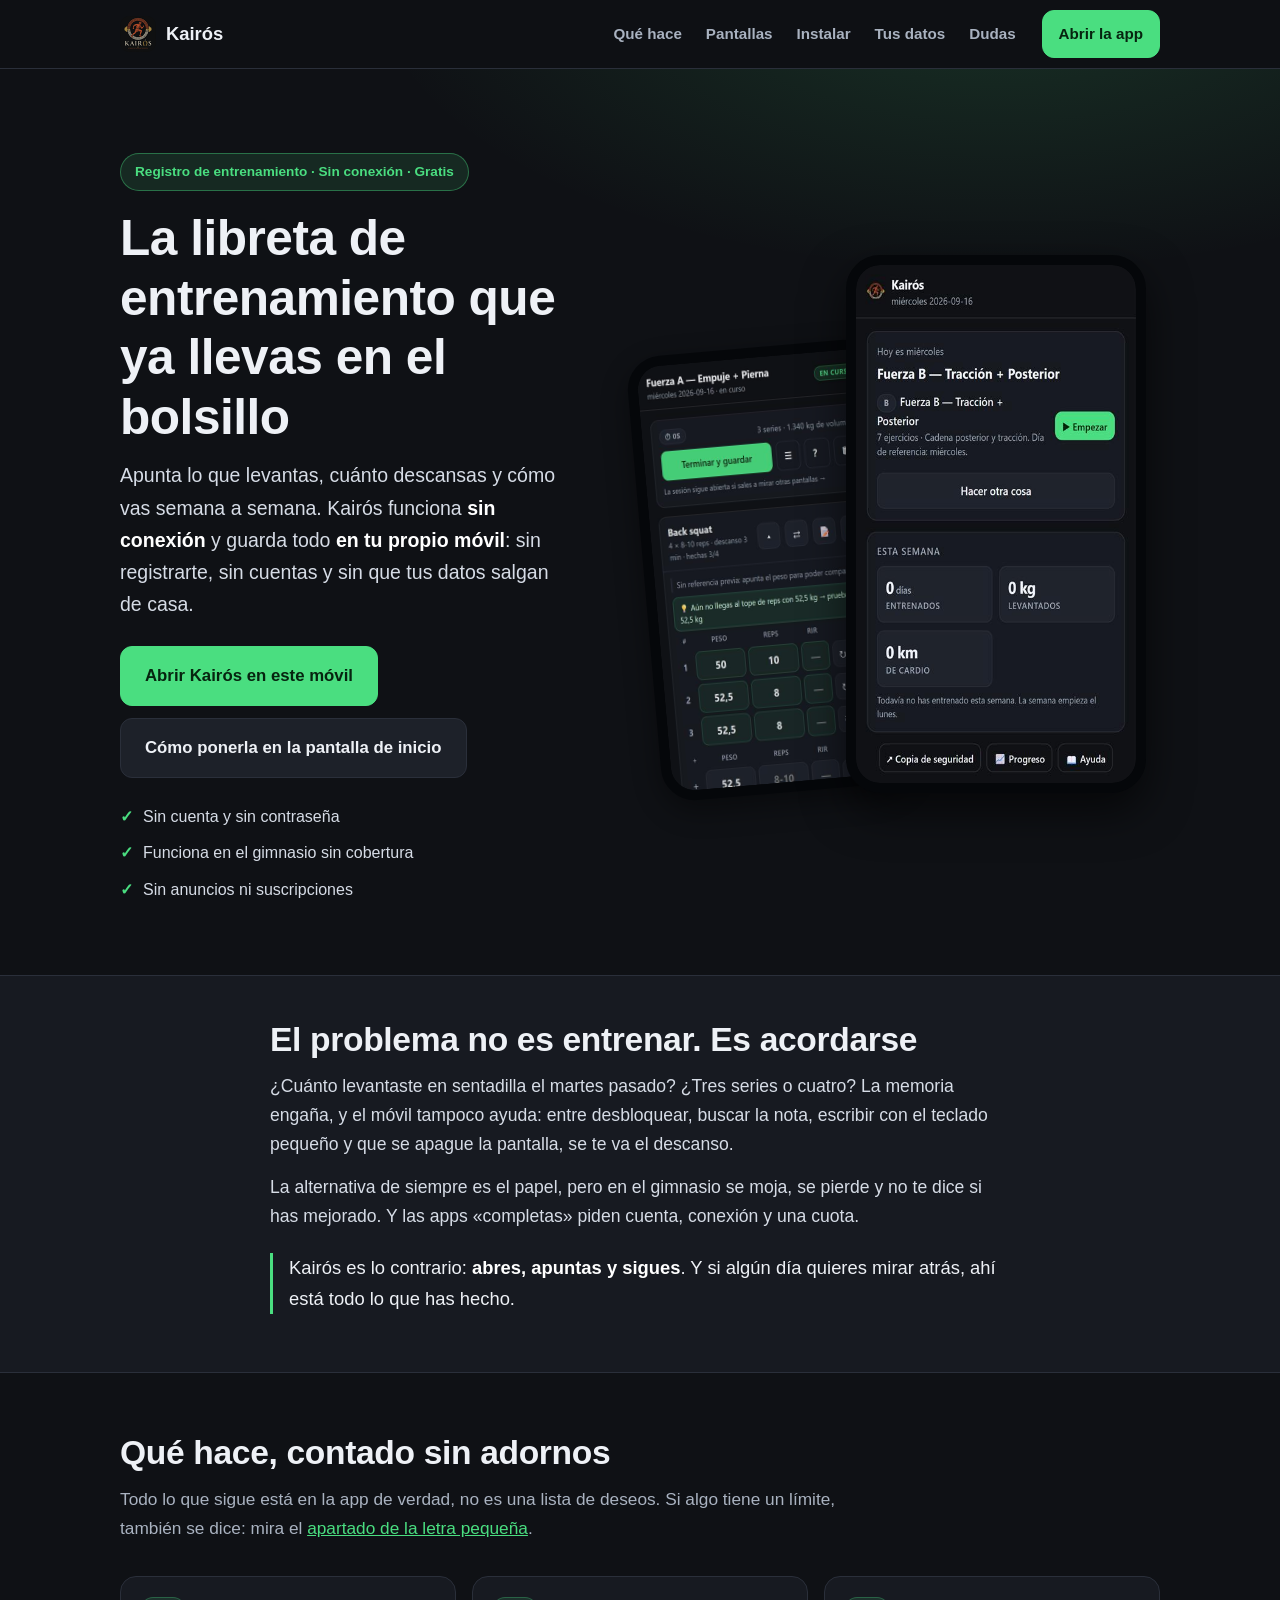
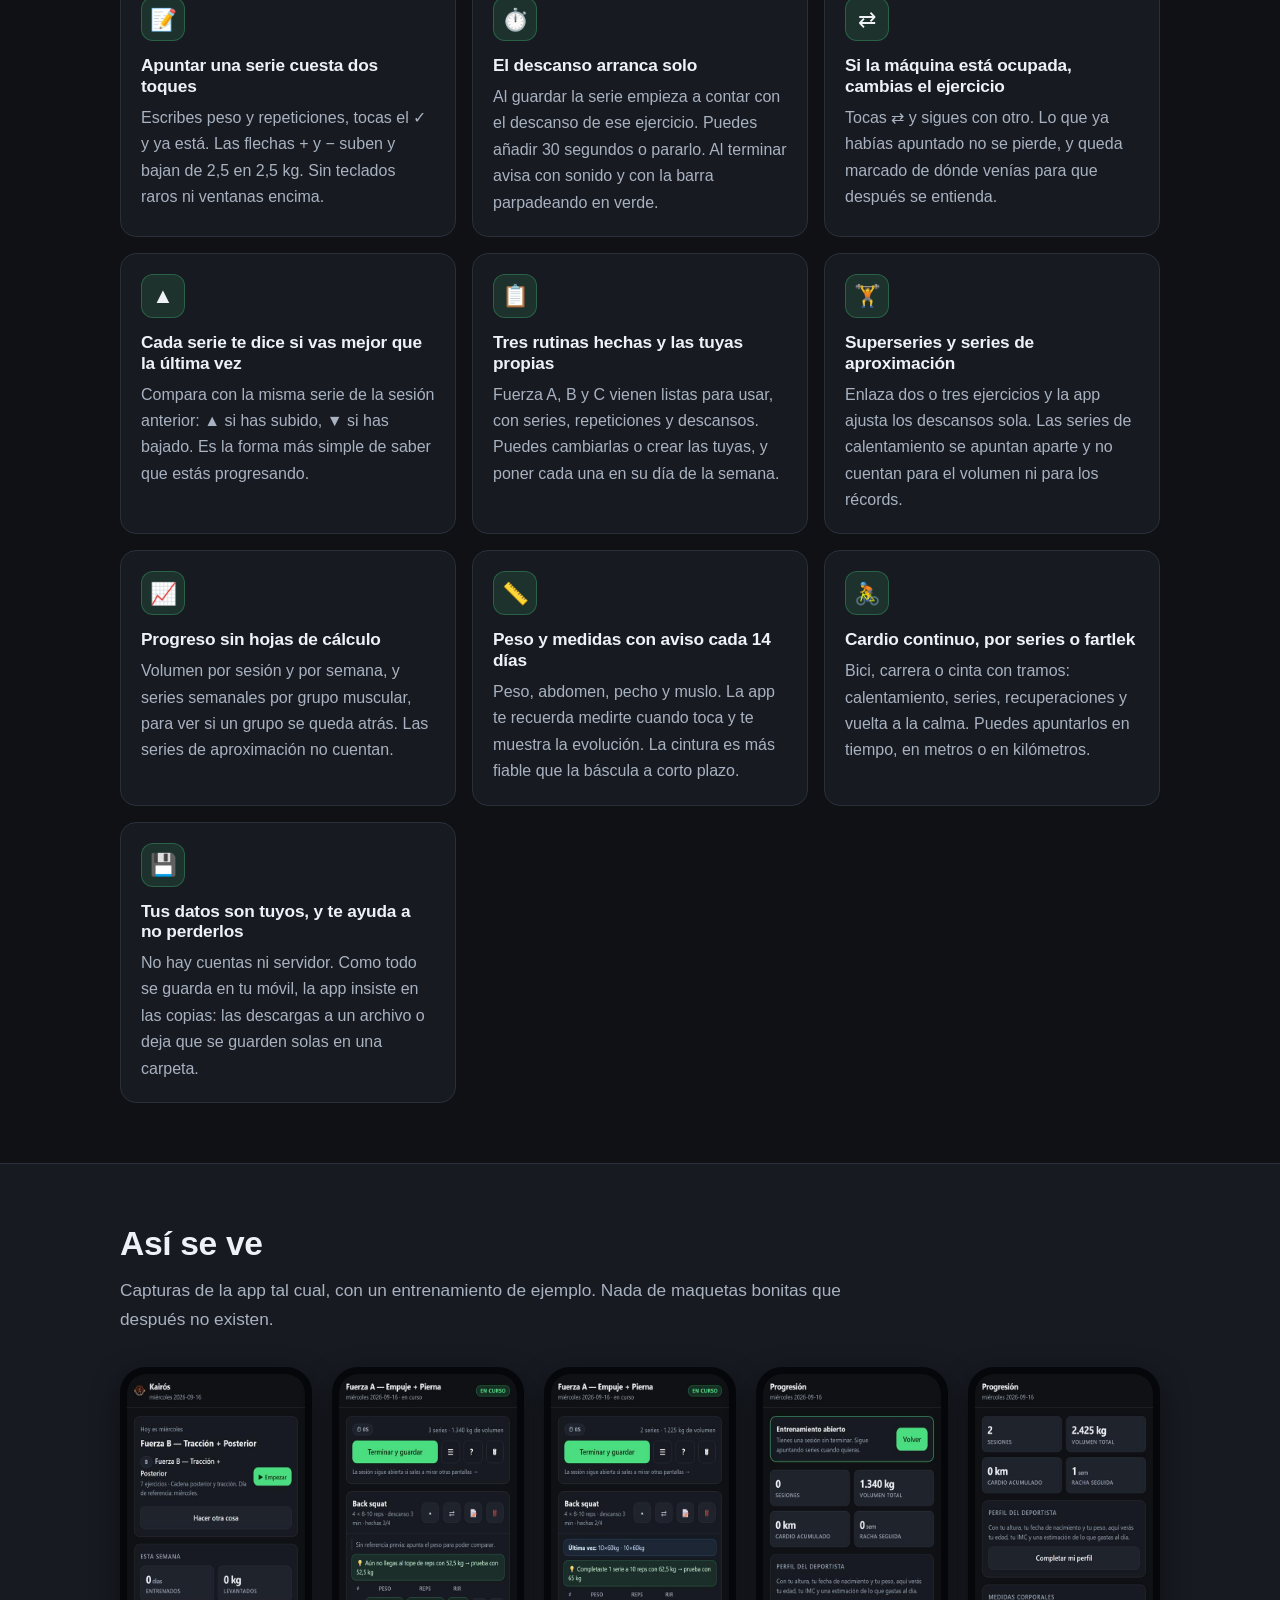
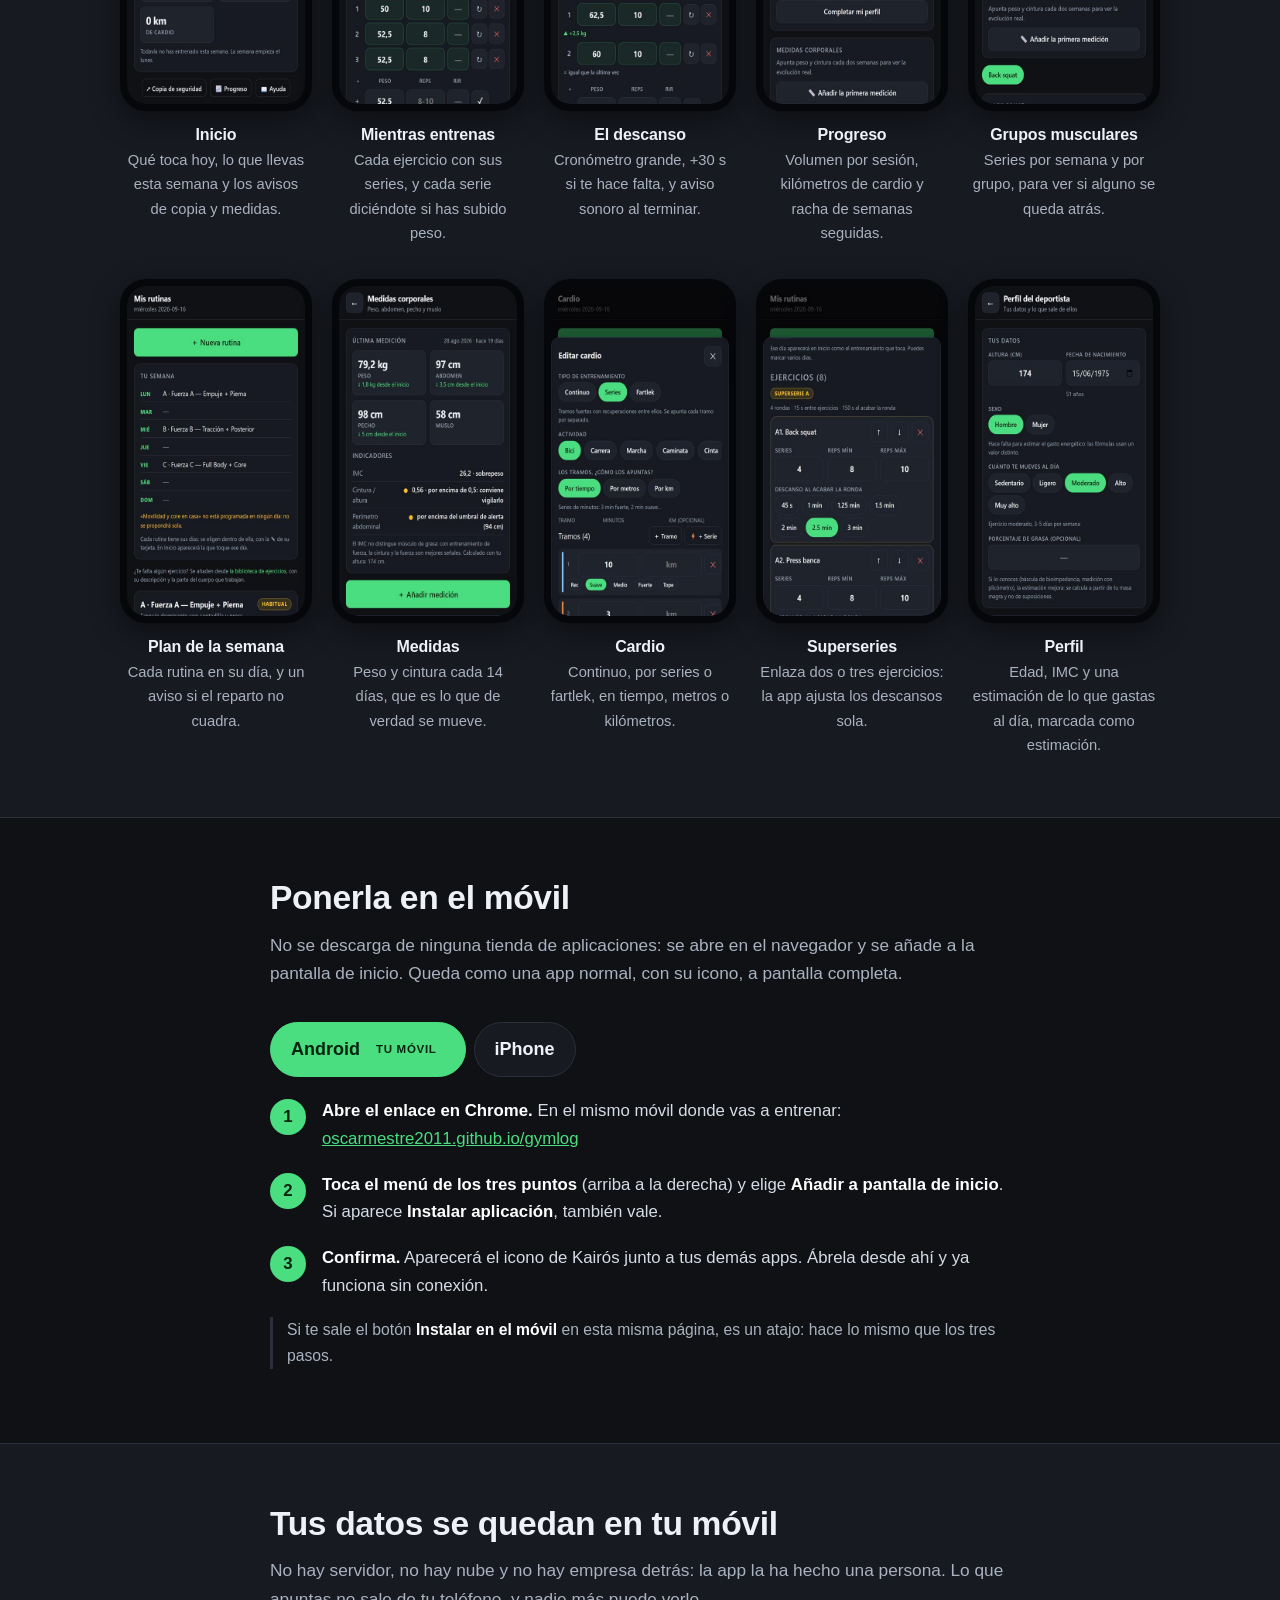
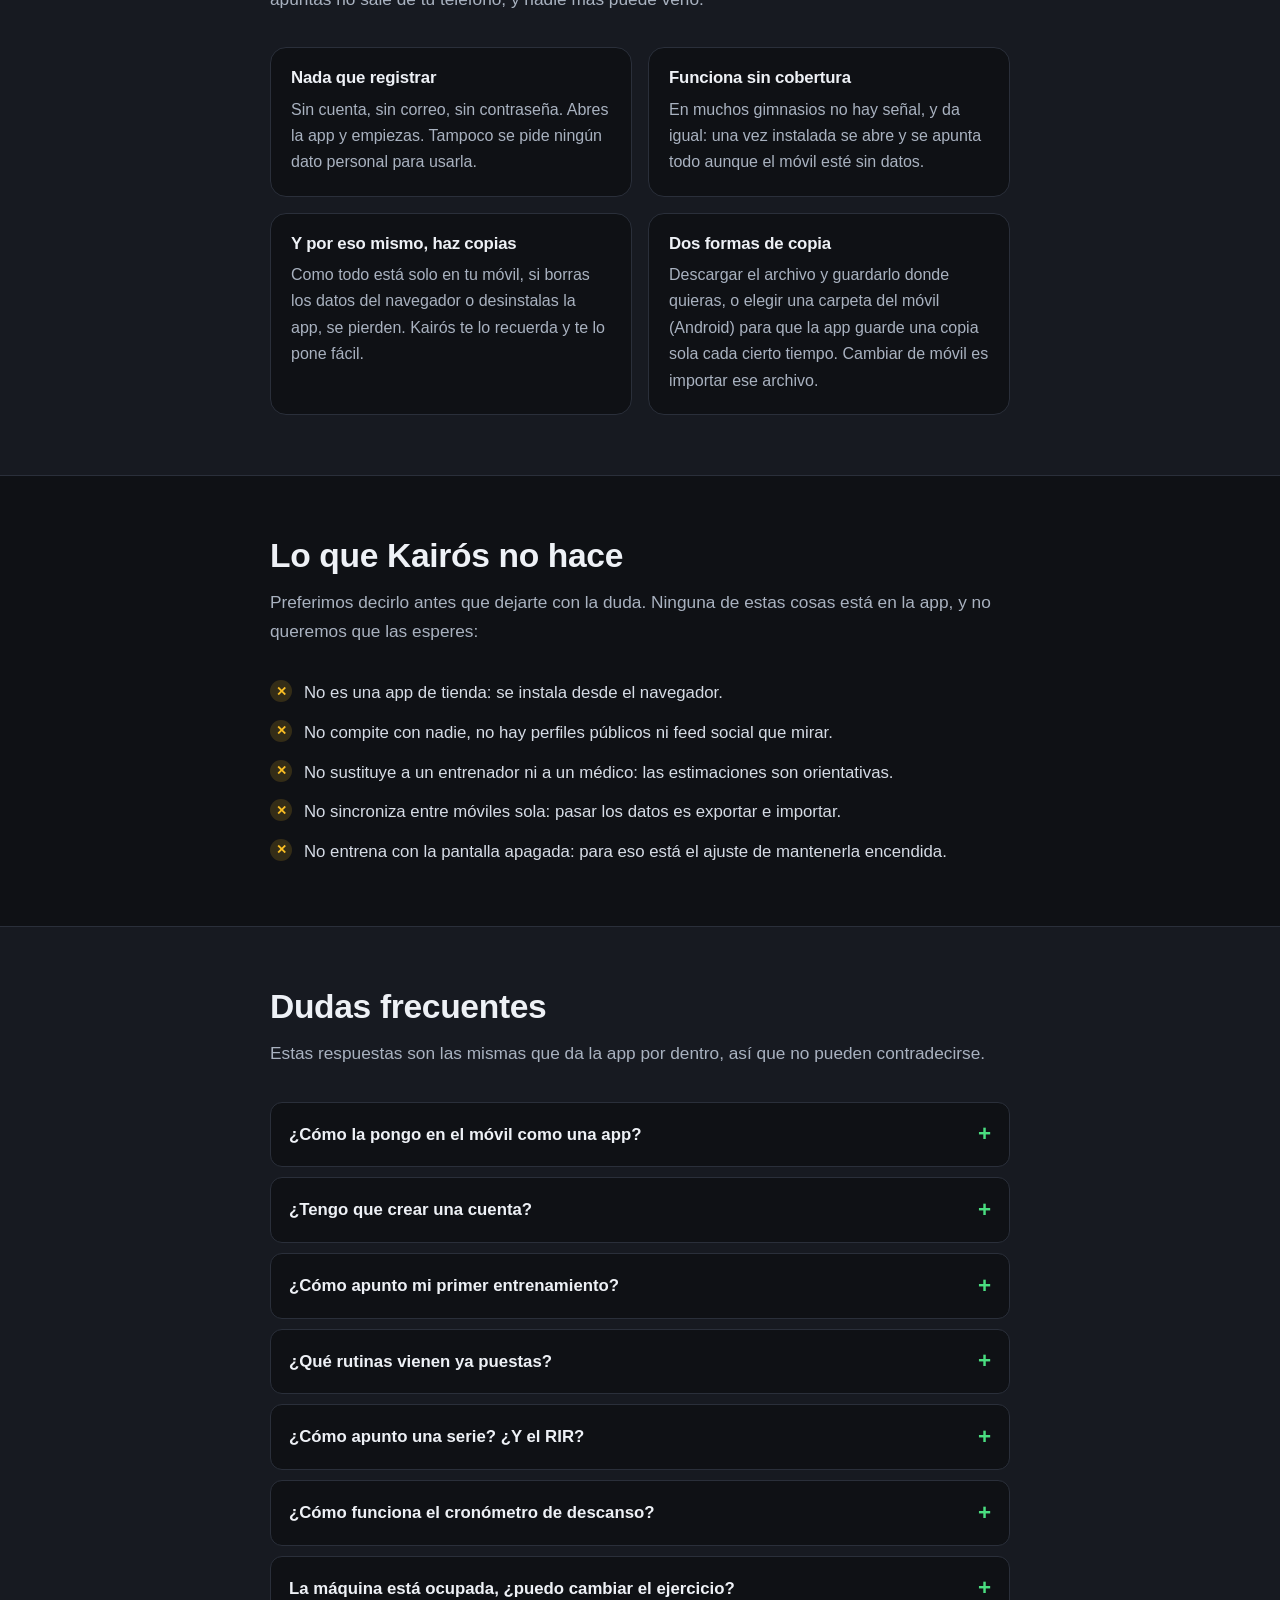
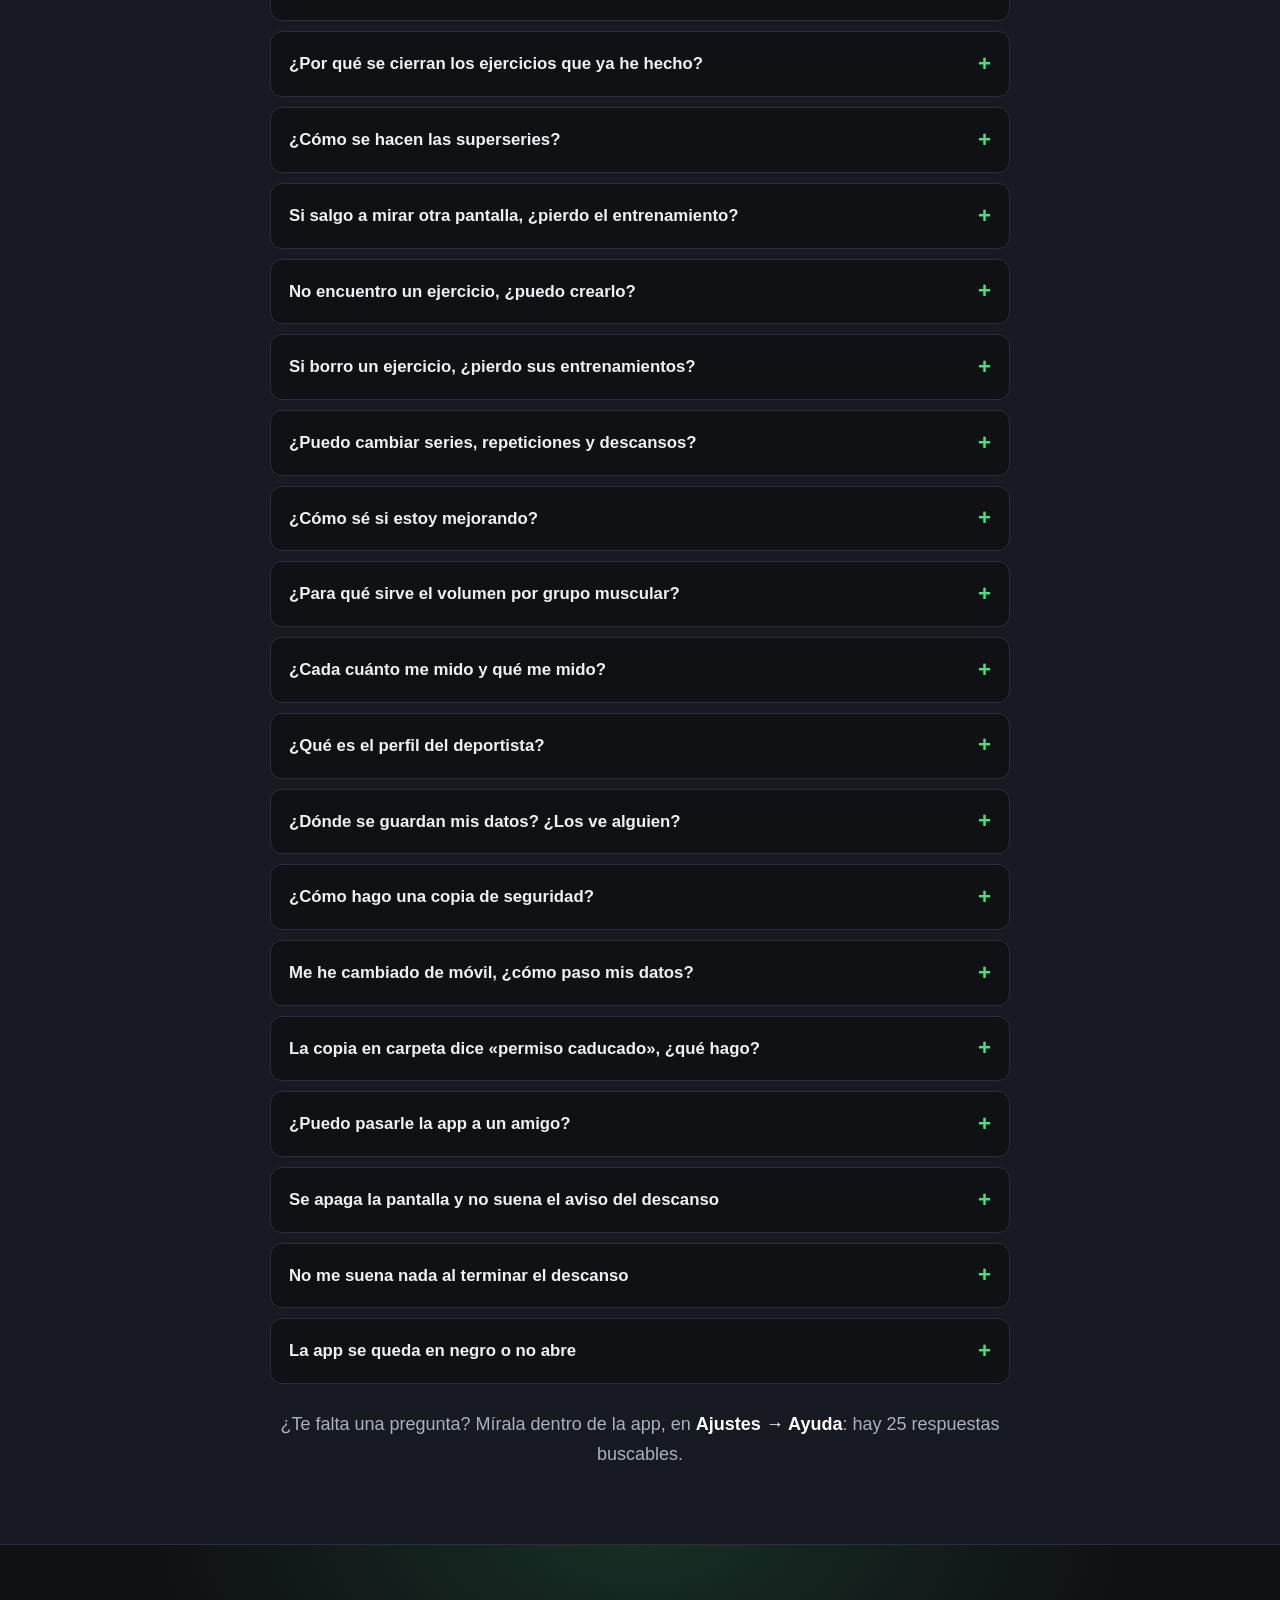
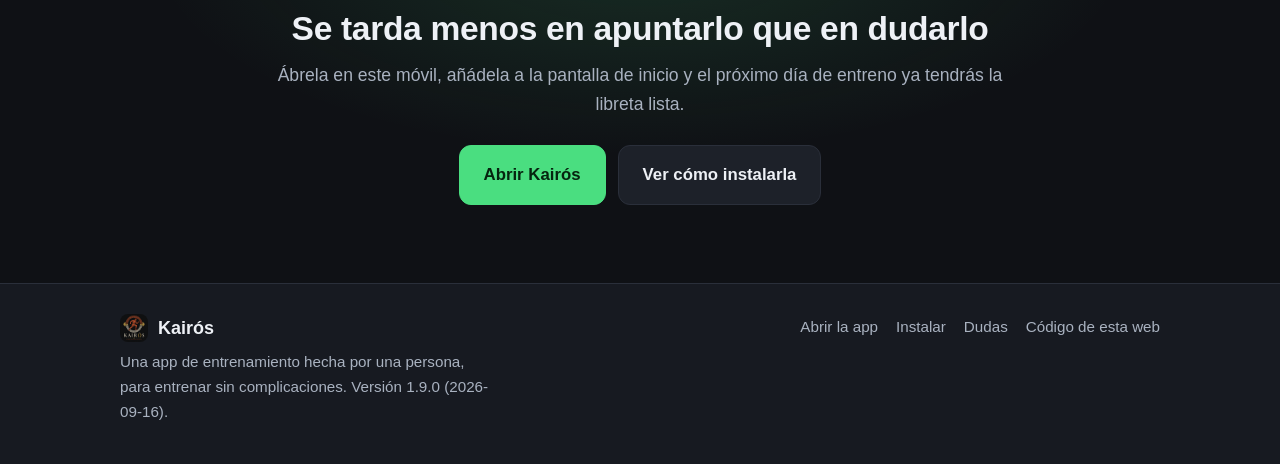
==== index.html @ e05b565b "﻿Web de presentacion de Kairos, publicada en GitHub Pages Una sola pagina estatica, sin compilar nad" ====
<!doctype html>
<html lang="es" class="sin-js">
  <head>
    <meta charset="UTF-8" />
    <meta name="viewport" content="width=device-width, initial-scale=1.0, viewport-fit=cover" />
    <title>Kairós — la libreta de entrenamiento para el móvil</title>
    <meta
      name="description"
      content="Kairós es una libreta de entrenamiento para el móvil: apunta series, rutinas, descansos, progreso, medidas y cardio. Funciona sin conexión, no necesita cuenta y guarda todo en tu teléfono."
    />
    <meta name="theme-color" content="#0f1115" />
    <meta name="color-scheme" content="dark" />
    <meta name="author" content="Óscar Mestre" />

    <!-- Como se ve el enlace cuando alguien lo comparte por WhatsApp o correo. -->
    <meta property="og:type" content="website" />
    <meta property="og:locale" content="es_ES" />
    <meta property="og:site_name" content="Kairós" />
    <meta property="og:title" content="Kairós — la libreta de entrenamiento para el móvil" />
    <meta
      property="og:description"
      content="Apunta lo que levantas, sin conexión y sin cuentas. Todo se queda en tu móvil."
    />
    <meta property="og:image" content="./assets/inicio.jpg" />
    <meta property="og:image:alt" content="Pantalla de inicio de Kairós con el entrenamiento del día" />
    <meta property="og:url" content="https://oscarmestre2011.github.io/kairos/" />
    <meta name="twitter:card" content="summary_large_image" />

    <!-- Para que los buscadores entiendan que esto presenta una aplicacion y no un negocio. -->
    <script type="application/ld+json">
      {
        "@context": "https://schema.org",
        "@type": "SoftwareApplication",
        "name": "Kairós",
        "alternateName": "Kairós — Entrenamiento",
        "applicationCategory": "HealthApplication",
        "applicationSubCategory": "Registro de entrenamiento de fuerza",
        "operatingSystem": "Android, iOS, Windows, macOS, Linux (navegador web)",
        "inLanguage": "es",
        "url": "https://oscarmestre2011.github.io/kairos/",
        "installUrl": "https://oscarmestre2011.github.io/gymlog/",
        "description": "Libreta de entrenamiento para el móvil: series, rutinas, descansos, progreso, medidas y cardio. Funciona sin conexión y guarda los datos en el propio teléfono.",
        "author": { "@type": "Person", "name": "Óscar Mestre" },
        "offers": { "@type": "Offer", "price": "0", "priceCurrency": "EUR" },
        "featureList": [
          "Registro de series con peso y repeticiones",
          "Cronómetro de descanso automático",
          "Rutinas propias y tres de ejemplo",
          "Progreso por ejercicio y volumen semanal",
          "Series por grupo muscular",
          "Medidas corporales",
          "Cardio continuo, por series y fartlek",
          "Funciona sin conexión y sin cuentas"
        ]
      }
    </script>

    <link rel="canonical" href="https://oscarmestre2011.github.io/kairos/" />
    <link rel="icon" type="image/png" href="./assets/icono-192.png" />
    <link rel="apple-touch-icon" href="./assets/icono-192.png" />
    <link rel="stylesheet" href="./styles.css" />
    <link rel="preload" as="image" href="./assets/inicio.jpg" />

    <!--
      Marca desde el primer instante (sin parpadeo) si el visitante viene de un iPhone, para
      resaltar la pestaña de instalacion que le sirve. Solo cambia una clase de estilo.
    -->
    <script>
      document.documentElement.className =
        /iPhone|iPad|iPod/i.test(navigator.userAgent) ? 'es-ios' : 'no-ios'
    </script>
  </head>

  <body>
    <a class="saltar" href="#que-es">Saltar al contenido</a>

    <header class="cabecera">
      <div class="contenedor cabecera-fila">
        <a class="marca" href="./">
          <img src="./assets/icono-72.png" alt="" width="36" height="36" />
          <span>Kairós</span>
        </a>
        <nav class="menu" aria-label="Secciones">
          <a href="#que-hace">Qué hace</a>
          <a href="#pantallas">Pantallas</a>
          <a href="#instalar">Instalar</a>
          <a href="#datos">Tus datos</a>
          <a href="#preguntas">Dudas</a>
        </nav>
        <a class="btn btn-primary btn-cabecera" href="https://oscarmestre2011.github.io/gymlog/">
          Abrir la app
        </a>
      </div>
    </header>

    <main>
      <!-- ------------------------------- portada ------------------------------- -->
      <section class="portada" id="que-es">
        <div class="contenedor portada-fila">
          <div class="portada-texto">
            <p class="etiqueta">Registro de entrenamiento · Sin conexión · Gratis</p>
            <h1>La libreta de entrenamiento que ya llevas en el bolsillo</h1>
            <p class="entradilla">
              Apunta lo que levantas, cuánto descansas y cómo vas semana a semana. Kairós funciona
              <strong>sin conexión</strong> y guarda todo <strong>en tu propio móvil</strong>: sin
              registrarte, sin cuentas y sin que tus datos salgan de casa.
            </p>

            <div class="acciones">
              <a
                class="btn btn-primary btn-grande"
                id="abrir-app"
                href="https://oscarmestre2011.github.io/gymlog/"
              >
                Abrir Kairós en este móvil
              </a>
              <!-- Este boton lo ensenya main.js solo si el navegador ofrece instalar de verdad.
                   Empieza oculto: si no hay JavaScript no aparece nunca, y quedan los pasos.
                   Ojo con el identificador: `instalar` ya lo usa la seccion de mas abajo. -->
              <button class="btn btn-grande" id="boton-instalar" type="button" hidden>
                Instalar en el móvil
              </button>
              <a class="btn btn-grande" href="#instalar">Cómo ponerla en la pantalla de inicio</a>
            </div>

            <p class="nota-instalar" id="nota-instalar" hidden>
              Si no aparece el aviso, tranquilidad: se instala igual desde el menú del navegador.
              <a href="#instalar">Míralo aquí abajo</a>.
            </p>

            <ul class="senales">
              <li><span aria-hidden="true">✓</span> Sin cuenta y sin contraseña</li>
              <li><span aria-hidden="true">✓</span> Funciona en el gimnasio sin cobertura</li>
              <li><span aria-hidden="true">✓</span> Sin anuncios ni suscripciones</li>
            </ul>
          </div>

          <div class="portada-moviles" aria-hidden="true">
            <figure class="movil movil-detras">
              <img
                src="./assets/sesion.jpg"
                alt=""
                width="540"
                height="1000"
                loading="lazy"
                decoding="async"
              />
            </figure>
            <figure class="movil movil-delante">
              <img
                src="./assets/inicio.jpg"
                alt=""
                width="540"
                height="1000"
                loading="eager"
                decoding="async"
              />
            </figure>
          </div>
        </div>
      </section>

      <!-- ------------------------------- problema ------------------------------ -->
      <section class="franja">
        <div class="contenedor texto-largo">
          <h2>El problema no es entrenar. Es acordarse</h2>
          <p>
            ¿Cuánto levantaste en sentadilla el martes pasado? ¿Tres series o cuatro? La memoria
            engaña, y el móvil tampoco ayuda: entre desbloquear, buscar la nota, escribir con el
            teclado pequeño y que se apague la pantalla, se te va el descanso.
          </p>
          <p>
            La alternativa de siempre es el papel, pero en el gimnasio se moja, se pierde y no te
            dice si has mejorado. Y las apps «completas» piden cuenta, conexión y una cuota.
          </p>
          <p class="remate">
            Kairós es lo contrario: <strong>abres, apuntas y sigues</strong>. Y si algún día quieres
            mirar atrás, ahí está todo lo que has hecho.
          </p>
        </div>
      </section>

      <!-- -------------------------------- qué hace ------------------------------ -->
      <section class="seccion" id="que-hace">
        <div class="contenedor">
          <header class="titulo-seccion">
            <h2>Qué hace, contado sin adornos</h2>
            <p>
              Todo lo que sigue está en la app de verdad, no es una lista de deseos. Si algo tiene
              un límite, también se dice: mira el
              <a href="#letra-pequena">apartado de la letra pequeña</a>.
            </p>
          </header>

          <ul class="rejilla-caracteristicas" id="lista-caracteristicas">
            <!-- Lo rellena main.js a partir de publicar/kairos.json, que sale de la app.
                 Si el JavaScript no carga, queda lo de reserva: se cambia a mano solo si la app cambia. -->
            <li class="tarjeta-caracteristica">
              <span class="icono" aria-hidden="true">📝</span>
              <h3>Apuntar una serie cuesta dos toques</h3>
              <p>Escribes peso y repeticiones, tocas el ✓ y ya está.</p>
            </li>
            <li class="tarjeta-caracteristica">
              <span class="icono" aria-hidden="true">⏱️</span>
              <h3>El descanso arranca solo</h3>
              <p>Al guardar la serie empieza a contar con el descanso de ese ejercicio.</p>
            </li>
            <li class="tarjeta-caracteristica">
              <span class="icono" aria-hidden="true">⇄</span>
              <h3>Si la máquina está ocupada, cambias el ejercicio</h3>
              <p>Tocas ⇄ y sigues con otro, sin perder lo que ya habías apuntado.</p>
            </li>
            <li class="tarjeta-caracteristica">
              <span class="icono" aria-hidden="true">▲</span>
              <h3>Cada serie te dice si vas mejor que la última vez</h3>
              <p>Compara con la misma serie de la sesión anterior.</p>
            </li>
          </ul>
        </div>
      </section>

      <!-- ------------------------------- pantallas ------------------------------ -->
      <section class="seccion seccion-alterna" id="pantallas">
        <div class="contenedor">
          <header class="titulo-seccion">
            <h2>Así se ve</h2>
            <p>
              Capturas de la app tal cual, con un entrenamiento de ejemplo. Nada de maquetas
              bonitas que después no existen.
            </p>
          </header>

          <ul class="galeria">
            <li>
              <figure class="movil">
                <img src="./assets/inicio.jpg" alt="Pantalla de inicio de Kairós con el entrenamiento del día" loading="lazy" decoding="async" width="540" height="1000" />
              </figure>
              <h3>Inicio</h3>
              <p>Qué toca hoy, lo que llevas esta semana y los avisos de copia y medidas.</p>
            </li>
            <li>
              <figure class="movil">
                <img src="./assets/sesion.jpg" alt="Pantalla de entrenamiento con las series apuntadas" loading="lazy" decoding="async" width="540" height="1000" />
              </figure>
              <h3>Mientras entrenas</h3>
              <p>Cada ejercicio con sus series, y cada serie diciéndote si has subido peso.</p>
            </li>
            <li>
              <figure class="movil">
                <img src="./assets/descanso.jpg" alt="Cronómetro de descanso con la comparación con la última sesión" loading="lazy" decoding="async" width="540" height="1000" />
              </figure>
              <h3>El descanso</h3>
              <p>Cronómetro grande, +30 s si te hace falta, y aviso sonoro al terminar.</p>
            </li>
            <li>
              <figure class="movil">
                <img src="./assets/progreso.jpg" alt="Pantalla de progreso con volumen de entrenamiento y kilómetros acumulados" loading="lazy" decoding="async" width="540" height="1000" />
              </figure>
              <h3>Progreso</h3>
              <p>Volumen por sesión, kilómetros de cardio y racha de semanas seguidas.</p>
            </li>
            <li>
              <figure class="movil">
                <img src="./assets/grupos.jpg" alt="Series semanales por grupo muscular" loading="lazy" decoding="async" width="540" height="1000" />
              </figure>
              <h3>Grupos musculares</h3>
              <p>Series por semana y por grupo, para ver si alguno se queda atrás.</p>
            </li>
            <li>
              <figure class="movil">
                <img src="./assets/plan.jpg" alt="Plan de la semana con las rutinas repartidas por días" loading="lazy" decoding="async" width="540" height="1000" />
              </figure>
              <h3>Plan de la semana</h3>
              <p>Cada rutina en su día, y un aviso si el reparto no cuadra.</p>
            </li>
            <li>
              <figure class="movil">
                <img src="./assets/medidas.jpg" alt="Pantalla de medidas corporales con peso, abdomen y pecho" loading="lazy" decoding="async" width="540" height="1000" />
              </figure>
              <h3>Medidas</h3>
              <p>Peso y cintura cada 14 días, que es lo que de verdad se mueve.</p>
            </li>
            <li>
              <figure class="movil">
                <img src="./assets/cardio.jpg" alt="Editor de cardio por series con tramos de tiempo" loading="lazy" decoding="async" width="540" height="1000" />
              </figure>
              <h3>Cardio</h3>
              <p>Continuo, por series o fartlek, en tiempo, metros o kilómetros.</p>
            </li>
            <li>
              <figure class="movil">
                <img src="./assets/superserie.jpg" alt="Editor de rutina con dos ejercicios enlazados en superserie" loading="lazy" decoding="async" width="540" height="1000" />
              </figure>
              <h3>Superseries</h3>
              <p>Enlaza dos o tres ejercicios: la app ajusta los descansos sola.</p>
            </li>
            <li>
              <figure class="movil">
                <img src="./assets/perfil.jpg" alt="Perfil del deportista con altura, edad y estimaciones" loading="lazy" decoding="async" width="540" height="1000" />
              </figure>
              <h3>Perfil</h3>
              <p>Edad, IMC y una estimación de lo que gastas al día, marcada como estimación.</p>
            </li>
          </ul>
        </div>
      </section>

      <!-- -------------------------------- instalar ------------------------------ -->
      <section class="seccion" id="instalar">
        <div class="contenedor texto-largo">
          <header class="titulo-seccion">
            <h2>Ponerla en el móvil</h2>
            <p>
              No se descarga de ninguna tienda de aplicaciones: se abre en el navegador y se añade a
              la pantalla de inicio. Queda como una app normal, con su icono, a pantalla completa.
            </p>
          </header>

          <div class="pestanas">
            <input type="radio" name="plataforma" id="p-android" class="pestana-radio" checked />
            <input type="radio" name="plataforma" id="p-ios" class="pestana-radio" />
            <div class="pestanas-botones">
              <label for="p-android">Android <span class="marca-recomendado solo-android">tu móvil</span></label>
              <label for="p-ios">iPhone <span class="marca-recomendado solo-ios">tu móvil</span></label>
            </div>

            <div class="pestana-panel panel-android">
              <ol class="pasos">
                <li>
                  <strong>Abre el enlace en Chrome.</strong> En el mismo móvil donde vas a
                  entrenar:
                  <a href="https://oscarmestre2011.github.io/gymlog/">oscarmestre2011.github.io/gymlog</a>
                </li>
                <li>
                  <strong>Toca el menú de los tres puntos</strong> (arriba a la derecha) y elige
                  <em>Añadir a pantalla de inicio</em>. Si aparece <em>Instalar aplicación</em>,
                  también vale.
                </li>
                <li>
                  <strong>Confirma.</strong> Aparecerá el icono de Kairós junto a tus demás apps. Ábrela
                  desde ahí y ya funciona sin conexión.
                </li>
              </ol>
              <p class="apunte">
                Si te sale el botón <em>Instalar en el móvil</em> en esta misma página, es un atajo:
                hace lo mismo que los tres pasos.
              </p>
            </div>

            <div class="pestana-panel panel-ios">
              <ol class="pasos">
                <li>
                  <strong>Abre el enlace en Safari.</strong> Tiene que ser Safari: desde Chrome en
                  iPhone esa opción no aparece.
                </li>
                <li>
                  <strong>Toca el botón de compartir</strong> (el cuadro con la flecha hacia arriba)
                  y baja hasta <em>Añadir a pantalla de inicio</em>.
                </li>
                <li>
                  <strong>Confirma y ábrela desde el icono.</strong> Verás que se abre a pantalla
                  completa, como cualquier app.
                </li>
              </ol>
              <p class="apunte">
                Dos límites que conviene saber antes: en iPhone el sonido del aviso de descanso no
                está garantizado (por eso la barra parpadea en verde), y la copia automática a una
                carpeta no existe. En iPhone la copia se descarga como archivo.
              </p>
            </div>
          </div>
        </div>
      </section>

      <!-- --------------------------------- datos ------------------------------- -->
      <section class="seccion seccion-alterna" id="datos">
        <div class="contenedor texto-largo">
          <header class="titulo-seccion">
            <h2>Tus datos se quedan en tu móvil</h2>
            <p>
              No hay servidor, no hay nube y no hay empresa detrás: la app la ha hecho una persona.
              Lo que apuntas no sale de tu teléfono, y nadie más puede verlo.
            </p>
          </header>

          <div class="rejilla-datos">
            <article class="tarjeta">
              <h3>Nada que registrar</h3>
              <p>
                Sin cuenta, sin correo, sin contraseña. Abres la app y empiezas. Tampoco se pide
                ningún dato personal para usarla.
              </p>
            </article>
            <article class="tarjeta">
              <h3>Funciona sin cobertura</h3>
              <p>
                En muchos gimnasios no hay señal, y da igual: una vez instalada se abre y se apunta
                todo aunque el móvil esté sin datos.
              </p>
            </article>
            <article class="tarjeta">
              <h3>Y por eso mismo, haz copias</h3>
              <p>
                Como todo está solo en tu móvil, si borras los datos del navegador o desinstalas la
                app, se pierden. Kairós te lo recuerda y te lo pone fácil.
              </p>
            </article>
            <article class="tarjeta">
              <h3>Dos formas de copia</h3>
              <p>
                Descargar el archivo y guardarlo donde quieras, o elegir una carpeta del móvil
                (Android) para que la app guarde una copia sola cada cierto tiempo. Cambiar de móvil
                es importar ese archivo.
              </p>
            </article>
          </div>
        </div>
      </section>

      <!-- ------------------------------ letra pequeña --------------------------- -->
      <section class="seccion" id="letra-pequena">
        <div class="contenedor texto-largo">
          <header class="titulo-seccion">
            <h2>Lo que Kairós no hace</h2>
            <p>
              Preferimos decirlo antes que dejarte con la duda. Ninguna de estas cosas está en la
              app, y no queremos que las esperes:
            </p>
          </header>
          <ul class="lista-limites">
            <li>No es una app de tienda: se instala desde el navegador.</li>
            <li>No compite con nadie, no hay perfiles públicos ni feed social que mirar.</li>
            <li>No sustituye a un entrenador ni a un médico: las estimaciones son orientativas.</li>
            <li>No sincroniza entre móviles sola: pasar los datos es exportar e importar.</li>
            <li>No entrena con la pantalla apagada: para eso está el ajuste de mantenerla encendida.</li>
          </ul>
        </div>
      </section>

      <!-- ------------------------------- preguntas ------------------------------ -->
      <section class="seccion seccion-alterna" id="preguntas">
        <div class="contenedor texto-largo">
          <header class="titulo-seccion">
            <h2>Dudas frecuentes</h2>
            <p>
              Estas respuestas son las mismas que da la app por dentro, así que no pueden
              contradecirse.
            </p>
          </header>

          <div class="lista-preguntas" id="lista-preguntas">
            <details>
              <summary>¿Tengo que crear una cuenta?</summary>
              <p>No. No hay cuentas, ni registro, ni contraseña: abres y ya está.</p>
            </details>
            <details>
              <summary>¿Dónde se guardan mis datos? ¿Los ve alguien?</summary>
              <p>
                En tu móvil y solo en tu móvil. No hay servidor, así que nadie más puede verlos.
              </p>
            </details>
            <details>
              <summary>¿Cuánto cuesta?</summary>
              <p>Nada. No hay versión de pago, ni anuncios, ni suscripción.</p>
            </details>
          </div>

          <p class="apunte-centro">
            ¿Te falta una pregunta? Mírala dentro de la app, en <strong>Ajustes → Ayuda</strong>: hay
            25 respuestas buscables.
          </p>
        </div>
      </section>

      <!-- --------------------------------- final -------------------------------- -->
      <section class="cierre">
        <div class="contenedor texto-largo">
          <h2>Se tarda menos en apuntarlo que en dudarlo</h2>
          <p>
            Ábrela en este móvil, añádela a la pantalla de inicio y el próximo día de entreno ya
            tendrás la libreta lista.
          </p>
          <p class="acciones acciones-centro">
            <a class="btn btn-primary btn-grande" href="https://oscarmestre2011.github.io/gymlog/">
              Abrir Kairós
            </a>
            <a class="btn btn-grande" href="#instalar">Ver cómo instalarla</a>
          </p>
        </div>
      </section>
    </main>

    <footer class="pie">
      <div class="contenedor pie-fila">
        <div>
          <p class="marca-pie">
            <img src="./assets/icono-72.png" alt="" width="28" height="28" />
            <span>Kairós</span>
          </p>
          <p class="pie-texto">
            Una app de entrenamiento hecha por una persona, para entrenar sin complicaciones.
            <span id="version-pie"></span>
          </p>
        </div>
        <nav class="pie-enlaces" aria-label="Enlaces">
          <a href="https://oscarmestre2011.github.io/gymlog/">Abrir la app</a>
          <a href="#instalar">Instalar</a>
          <a href="#preguntas">Dudas</a>
          <a href="https://github.com/oscarmestre2011/kairos">Código de esta web</a>
        </nav>
      </div>
    </footer>

    <script type="module" src="./main.js"></script>
  </body>
</html>
---- styles.css ----
/*
 * Estilos de la web de presentacion de Kairos.
 *
 * La paleta y el aire son los de la app (src/styles.css del repositorio gymlog): mismo fondo
 * #0f1115 y mismo verde de acento, para que quien llegue desde la web reconozca la app al abrirla.
 *
 * Dos decisiones que no son de gusto, sino del publico al que va dirigido (gente que entrena
 * pasados los 50):
 *  - Texto grande de verdad: 18 px de base y 20 px en los parrafos largos.
 *  - Nada de grises flojos sobre negro: los grises de aqui pasan el contraste AA. En el movil, a
 *    plena luz del gimnasio, un gris bonito no se lee.
 */

:root {
  --bg: #0f1115;
  --bg-elev: #171a21;
  --bg-elev-2: #1d2129;
  --border: #2a2f3a;
  --text: #eef1f6;
  --text-dim: #a9b2c0;
  --accent: #4ade80;
  --accent-strong: #22c55e;
  --accent-ink: #06240f;
  --warn: #fbbf24;
  --radius: 16px;
  --radius-sm: 12px;
  --shadow: 0 10px 30px rgba(0, 0, 0, 0.45);
  --ancho: 1080px;
  --fuente: -apple-system, BlinkMacSystemFont, 'Segoe UI', Roboto, 'Helvetica Neue', Arial,
    sans-serif;
}

* {
  box-sizing: border-box;
}

html {
  scroll-behavior: smooth;
  /* La cabecera es fija: al saltar a una seccion hay que dejarle sitio. */
  scroll-padding-top: 84px;
  -webkit-text-size-adjust: 100%;
}

body {
  margin: 0;
  background: var(--bg);
  color: var(--text);
  font-family: var(--fuente);
  font-size: 18px;
  line-height: 1.65;
}

img {
  max-width: 100%;
  height: auto;
  display: block;
}

h1,
h2,
h3 {
  line-height: 1.2;
  margin: 0 0 12px;
  letter-spacing: -0.01em;
}

h1 {
  font-size: clamp(1.9rem, 1.2rem + 3.2vw, 3.1rem);
}

h2 {
  font-size: clamp(1.45rem, 1.1rem + 1.6vw, 2.1rem);
}

h3 {
  font-size: 1.1rem;
}

p {
  margin: 0 0 14px;
}

a {
  color: var(--accent);
}

a:hover {
  color: #86efac;
}

strong {
  color: #fff;
}

em {
  font-style: normal;
  color: #fff;
  font-weight: 600;
}

.contenedor {
  width: 100%;
  max-width: var(--ancho);
  margin: 0 auto;
  padding: 0 20px;
}

.texto-largo {
  max-width: 780px;
}

/* Enlace de salto, para quien navega con teclado o lector de pantalla. */
.saltar {
  position: absolute;
  left: -9999px;
  top: 0;
  background: var(--accent);
  color: var(--accent-ink);
  padding: 12px 18px;
  z-index: 100;
}

.saltar:focus {
  left: 12px;
  top: 12px;
}

[hidden] {
  display: none !important;
}

.oculto {
  display: none !important;
}

/* ---------------------------------- botones --------------------------------- */

.btn {
  display: inline-flex;
  align-items: center;
  justify-content: center;
  gap: 8px;
  border: 1px solid var(--border);
  background: var(--bg-elev-2);
  color: var(--text);
  border-radius: var(--radius-sm);
  padding: 12px 18px;
  font: inherit;
  font-weight: 600;
  font-size: 1rem;
  text-decoration: none;
  cursor: pointer;
  transition: transform 0.12s ease, background 0.15s ease;
}

.btn:hover {
  transform: translateY(-1px);
}

.btn:active {
  transform: scale(0.98);
}

.btn:focus-visible {
  outline: 3px solid var(--accent);
  outline-offset: 2px;
}

.btn-primary {
  background: var(--accent);
  border-color: var(--accent);
  color: var(--accent-ink);
}

.btn-primary:hover {
  background: var(--accent-strong);
  border-color: var(--accent-strong);
  color: var(--accent-ink);
}

.btn-grande {
  min-height: 56px;
  padding: 15px 24px;
  font-size: 1.05rem;
}

/* --------------------------------- cabecera --------------------------------- */

.cabecera {
  position: sticky;
  top: 0;
  z-index: 50;
  background: rgba(15, 17, 21, 0.92);
  backdrop-filter: blur(10px);
  border-bottom: 1px solid var(--border);
}

.cabecera-fila {
  display: flex;
  align-items: center;
  gap: 16px;
  min-height: 68px;
  flex-wrap: wrap;
  padding-top: 8px;
  padding-bottom: 8px;
}

.marca {
  display: inline-flex;
  align-items: center;
  gap: 10px;
  font-weight: 700;
  font-size: 1.15rem;
  color: var(--text);
  text-decoration: none;
  margin-right: auto;
}

.marca img {
  border-radius: 9px;
}

.menu {
  display: flex;
  gap: 4px;
  flex-wrap: wrap;
}

.menu a {
  color: var(--text-dim);
  text-decoration: none;
  font-size: 0.95rem;
  font-weight: 600;
  padding: 8px 10px;
  border-radius: 10px;
}

.menu a:hover {
  color: var(--text);
  background: var(--bg-elev-2);
}

.btn-cabecera {
  padding: 10px 16px;
  font-size: 0.95rem;
}

/* En el movil el menu se va a una fila con scroll horizontal y el boton abajo. */
@media (max-width: 780px) {
  .menu {
    order: 3;
    width: 100%;
    overflow-x: auto;
    scrollbar-width: none;
    padding-bottom: 4px;
  }

  .menu::-webkit-scrollbar {
    display: none;
  }

  .menu a {
    white-space: nowrap;
  }
}

/* ---------------------------------- portada --------------------------------- */

.portada {
  padding: 56px 0 40px;
  background:
    radial-gradient(900px 420px at 78% -10%, rgba(74, 222, 128, 0.16), transparent 70%),
    var(--bg);
  border-bottom: 1px solid var(--border);
  overflow: hidden;
}

.portada-fila {
  display: grid;
  gap: 40px;
  align-items: center;
}

@media (min-width: 900px) {
  .portada {
    padding: 84px 0 72px;
  }

  .portada-fila {
    grid-template-columns: 1.05fr 0.95fr;
    gap: 48px;
  }
}

.etiqueta {
  display: inline-block;
  border: 1px solid rgba(74, 222, 128, 0.4);
  background: rgba(74, 222, 128, 0.12);
  color: var(--accent);
  border-radius: 99px;
  padding: 7px 14px;
  font-size: 0.85rem;
  font-weight: 700;
  margin-bottom: 18px;
}

.entradilla {
  font-size: clamp(1.05rem, 1rem + 0.5vw, 1.22rem);
  color: #d6dce6;
  max-width: 34em;
}

.acciones {
  display: flex;
  flex-wrap: wrap;
  gap: 12px;
  margin: 26px 0 14px;
}

.acciones-centro {
  justify-content: center;
}

.nota-instalar {
  color: var(--text-dim);
  font-size: 0.95rem;
}

.senales {
  list-style: none;
  padding: 0;
  margin: 26px 0 0;
  display: grid;
  gap: 10px;
}

.senales li {
  display: flex;
  align-items: flex-start;
  gap: 10px;
  color: #d6dce6;
  font-size: 1rem;
}

.senales span {
  color: var(--accent);
  font-weight: 700;
  line-height: 1.6;
}

/* Moviles de la portada: dos capturas, una detras de otra. */
.portada-moviles {
  display: flex;
  justify-content: center;
  align-items: flex-end;
  gap: 0;
  padding-bottom: 8px;
}

.movil {
  width: 100%;
  max-width: 300px;
  margin: 0;
  border: 10px solid #05070a;
  border-radius: 34px;
  background: #05070a;
  box-shadow: var(--shadow);
  overflow: hidden;
  line-height: 0;
}

.movil img {
  border-radius: 24px;
}

.movil-delante {
  z-index: 2;
  box-shadow: 0 18px 44px rgba(0, 0, 0, 0.6);
}

.movil-detras {
  display: none;
}

@media (min-width: 620px) {
  .portada-moviles {
    gap: 0;
  }

  .movil-detras {
    display: block;
    width: 210px;
    max-width: 210px;
    transform: translateX(26px) rotate(-4deg);
    opacity: 0.92;
  }

  .movil-delante {
    width: 260px;
    max-width: 260px;
    transform: translateX(-14px);
  }
}

@media (min-width: 900px) {
  .portada-moviles {
    justify-content: flex-end;
  }

  .movil-detras {
    width: 250px;
    max-width: 250px;
    transform: translateX(34px) rotate(-5deg);
  }

  .movil-delante {
    width: 300px;
    max-width: 300px;
  }
}

/* ---------------------------------- franjas --------------------------------- */

.franja {
  padding: 44px 0;
  border-bottom: 1px solid var(--border);
  background: var(--bg-elev);
}

.franja p {
  font-size: 1.1rem;
  color: #d6dce6;
}

.franja .remate {
  color: var(--text);
  font-size: 1.15rem;
  border-left: 3px solid var(--accent);
  padding-left: 16px;
  margin-top: 22px;
}

.seccion {
  padding: 60px 0;
}

.seccion-alterna {
  background: var(--bg-elev);
  border-top: 1px solid var(--border);
  border-bottom: 1px solid var(--border);
}

.titulo-seccion {
  margin-bottom: 34px;
  max-width: 780px;
}

.titulo-seccion p {
  color: var(--text-dim);
  font-size: 1.08rem;
}

/* ---------------------------- qué hace (tarjetas) ---------------------------- */

.rejilla-caracteristicas {
  list-style: none;
  padding: 0;
  margin: 0;
  display: grid;
  gap: 16px;
  grid-template-columns: 1fr;
}

@media (min-width: 640px) {
  .rejilla-caracteristicas {
    grid-template-columns: repeat(2, 1fr);
  }
}

@media (min-width: 1000px) {
  .rejilla-caracteristicas {
    grid-template-columns: repeat(3, 1fr);
  }
}

.tarjeta-caracteristica {
  background: var(--bg-elev);
  border: 1px solid var(--border);
  border-radius: var(--radius);
  padding: 20px;
}

.seccion-alterna .tarjeta-caracteristica {
  background: var(--bg);
}

.tarjeta-caracteristica h3 {
  margin-bottom: 8px;
  font-size: 1.08rem;
}

.tarjeta-caracteristica p {
  color: var(--text-dim);
  font-size: 1rem;
  margin: 0;
}

.icono {
  display: inline-flex;
  align-items: center;
  justify-content: center;
  width: 44px;
  height: 44px;
  border-radius: 12px;
  background: rgba(74, 222, 128, 0.12);
  border: 1px solid rgba(74, 222, 128, 0.28);
  font-size: 1.35rem;
  margin-bottom: 14px;
}

/* --------------------------------- galería ---------------------------------- */

.galeria {
  list-style: none;
  padding: 0;
  margin: 0;
  display: grid;
  gap: 34px 20px;
  grid-template-columns: repeat(2, 1fr);
}

@media (min-width: 760px) {
  .galeria {
    grid-template-columns: repeat(3, 1fr);
  }
}

@media (min-width: 1060px) {
  .galeria {
    grid-template-columns: repeat(5, 1fr);
  }
}

.galeria li {
  text-align: center;
}

.galeria .movil {
  margin: 0 auto 14px;
  max-width: 100%;
  border-width: 7px;
  border-radius: 26px;
}

.galeria .movil img {
  border-radius: 19px;
}

.galeria h3 {
  font-size: 1rem;
  margin-bottom: 4px;
}

.galeria p {
  color: var(--text-dim);
  font-size: 0.92rem;
  margin: 0;
  padding: 0 4px;
}

/* --------------------------------- pestañas --------------------------------- */

.pestanas {
  margin-top: 8px;
}

.pestana-radio {
  position: absolute;
  opacity: 0;
  pointer-events: none;
}

.pestanas-botones {
  display: flex;
  gap: 8px;
  margin-bottom: 20px;
  flex-wrap: wrap;
}

.pestanas-botones label {
  display: inline-flex;
  align-items: center;
  gap: 8px;
  border: 1px solid var(--border);
  background: var(--bg-elev);
  border-radius: 99px;
  padding: 12px 20px;
  font-weight: 600;
  cursor: pointer;
}

.pestanas-botones label:hover {
  background: var(--bg-elev-2);
}

.marca-recomendado {
  display: none;
  font-size: 0.72rem;
  font-weight: 700;
  text-transform: uppercase;
  letter-spacing: 0.06em;
  color: var(--accent-ink);
  background: var(--accent);
  border-radius: 99px;
  padding: 2px 8px;
}

.es-ios .solo-ios,
.no-ios .solo-android {
  display: inline-flex;
}

#p-android:checked ~ .pestanas-botones label[for='p-android'],
#p-ios:checked ~ .pestanas-botones label[for='p-ios'] {
  background: var(--accent);
  border-color: var(--accent);
  color: var(--accent-ink);
}

#p-android:focus-visible ~ .pestanas-botones label[for='p-android'],
#p-ios:focus-visible ~ .pestanas-botones label[for='p-ios'] {
  outline: 3px solid var(--accent);
  outline-offset: 2px;
}

.pestana-panel {
  display: none;
}

#p-android:checked ~ .panel-android,
#p-ios:checked ~ .panel-ios {
  display: block;
}

.pasos {
  padding-left: 0;
  list-style: none;
  counter-reset: paso;
  margin: 0 0 18px;
}

.pasos li {
  position: relative;
  padding-left: 52px;
  margin-bottom: 18px;
  font-size: 1.05rem;
  color: #d6dce6;
}

.pasos li::before {
  counter-increment: paso;
  content: counter(paso);
  position: absolute;
  left: 0;
  top: 2px;
  width: 36px;
  height: 36px;
  border-radius: 50%;
  background: var(--accent);
  color: var(--accent-ink);
  font-weight: 700;
  display: flex;
  align-items: center;
  justify-content: center;
}

.apunte {
  color: var(--text-dim);
  font-size: 0.98rem;
  border-left: 3px solid var(--border);
  padding-left: 14px;
}

.apunte-centro {
  text-align: center;
  color: var(--text-dim);
  margin-top: 26px;
}

/* ----------------------------------- datos ---------------------------------- */

.rejilla-datos {
  display: grid;
  gap: 16px;
  margin-top: 26px;
}

@media (min-width: 700px) {
  .rejilla-datos {
    grid-template-columns: repeat(2, 1fr);
  }
}

.tarjeta {
  background: var(--bg);
  border: 1px solid var(--border);
  border-radius: var(--radius);
  padding: 20px;
}

.tarjeta h3 {
  font-size: 1.05rem;
  margin-bottom: 8px;
}

.tarjeta p {
  color: var(--text-dim);
  margin: 0;
  font-size: 1rem;
}

.lista-limites {
  list-style: none;
  padding: 0;
  margin: 0;
  display: grid;
  gap: 12px;
}

.lista-limites li {
  position: relative;
  padding-left: 34px;
  color: #d6dce6;
  font-size: 1.05rem;
}

.lista-limites li::before {
  content: '✕';
  position: absolute;
  left: 0;
  top: 1px;
  width: 22px;
  height: 22px;
  border-radius: 50%;
  background: rgba(251, 191, 36, 0.16);
  color: var(--warn);
  font-size: 0.8rem;
  font-weight: 700;
  display: flex;
  align-items: center;
  justify-content: center;
}

/* --------------------------------- preguntas -------------------------------- */

.lista-preguntas {
  display: grid;
  gap: 10px;
}

.lista-preguntas details {
  background: var(--bg);
  border: 1px solid var(--border);
  border-radius: var(--radius-sm);
  padding: 4px 18px;
}

.lista-preguntas summary {
  cursor: pointer;
  font-weight: 600;
  font-size: 1.05rem;
  padding: 14px 0;
  list-style: none;
  display: flex;
  align-items: center;
  justify-content: space-between;
  gap: 12px;
}

.lista-preguntas summary::-webkit-details-marker {
  display: none;
}

.lista-preguntas summary::after {
  content: '+';
  color: var(--accent);
  font-size: 1.4rem;
  font-weight: 700;
  line-height: 1;
  flex: 0 0 auto;
}

.lista-preguntas details[open] summary::after {
  content: '−';
}

.lista-preguntas summary:focus-visible {
  outline: 3px solid var(--accent);
  outline-offset: 2px;
  border-radius: 8px;
}

.lista-preguntas details p {
  color: var(--text-dim);
  margin: 0 0 16px;
  font-size: 1.02rem;
}

/* ---------------------------------- cierre ---------------------------------- */

.cierre {
  padding: 64px 0;
  text-align: center;
  background:
    radial-gradient(700px 300px at 50% 0%, rgba(74, 222, 128, 0.14), transparent 70%), var(--bg);
}

.cierre p {
  color: var(--text-dim);
  font-size: 1.1rem;
}

/* ----------------------------------- pie ------------------------------------ */

.pie {
  border-top: 1px solid var(--border);
  padding: 30px 0 40px;
  background: var(--bg-elev);
}

.pie-fila {
  display: flex;
  flex-wrap: wrap;
  gap: 20px;
  justify-content: space-between;
  align-items: flex-start;
}

.marca-pie {
  display: flex;
  align-items: center;
  gap: 10px;
  font-weight: 700;
  margin: 0 0 6px;
}

.marca-pie img {
  border-radius: 8px;
}

.pie-texto {
  color: var(--text-dim);
  font-size: 0.95rem;
  max-width: 44ch;
  margin: 0;
}

.pie-enlaces {
  display: flex;
  gap: 6px 18px;
  flex-wrap: wrap;
}

.pie-enlaces a {
  color: var(--text-dim);
  text-decoration: none;
  font-size: 0.95rem;
}

.pie-enlaces a:hover {
  color: var(--accent);
}

/* Menos movimiento para quien lo tiene pedido en el sistema. */
@media (prefers-reduced-motion: reduce) {
  html {
    scroll-behavior: auto;
  }

  .btn:hover {
    transform: none;
  }
}
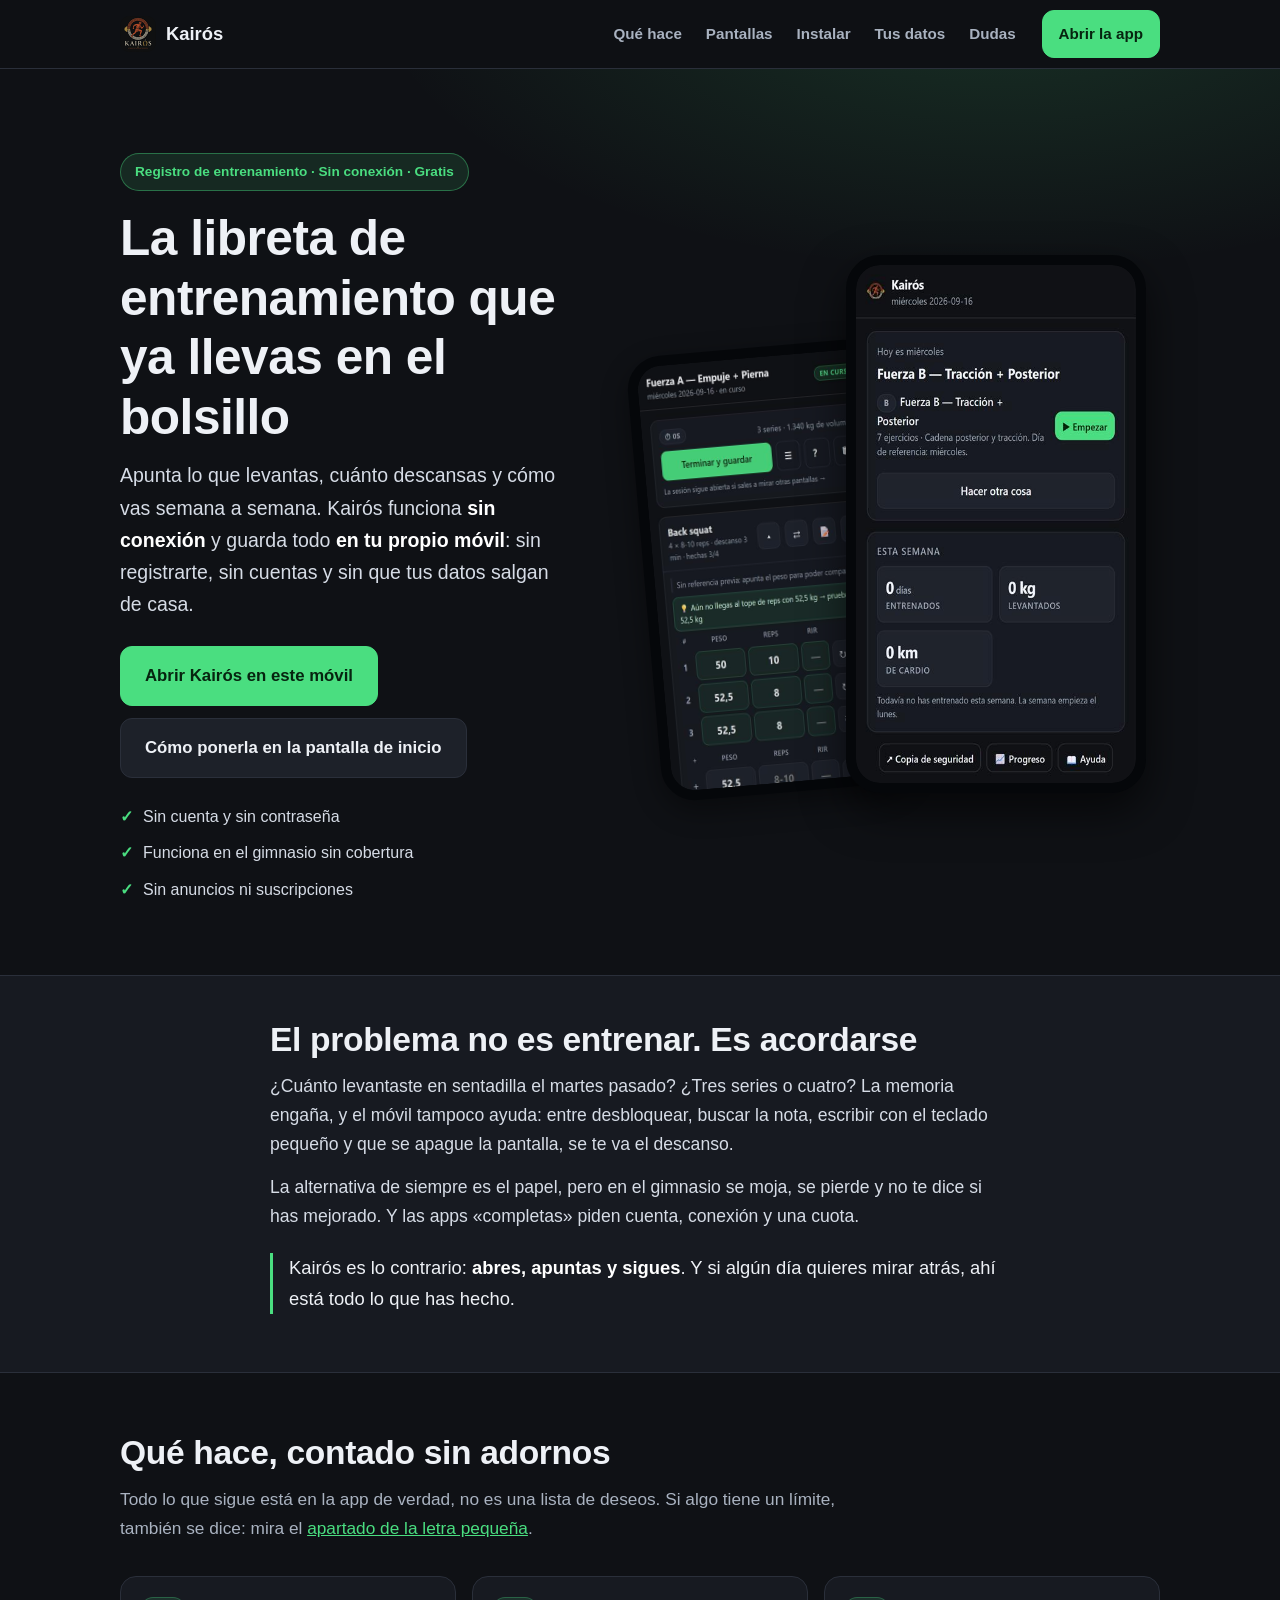
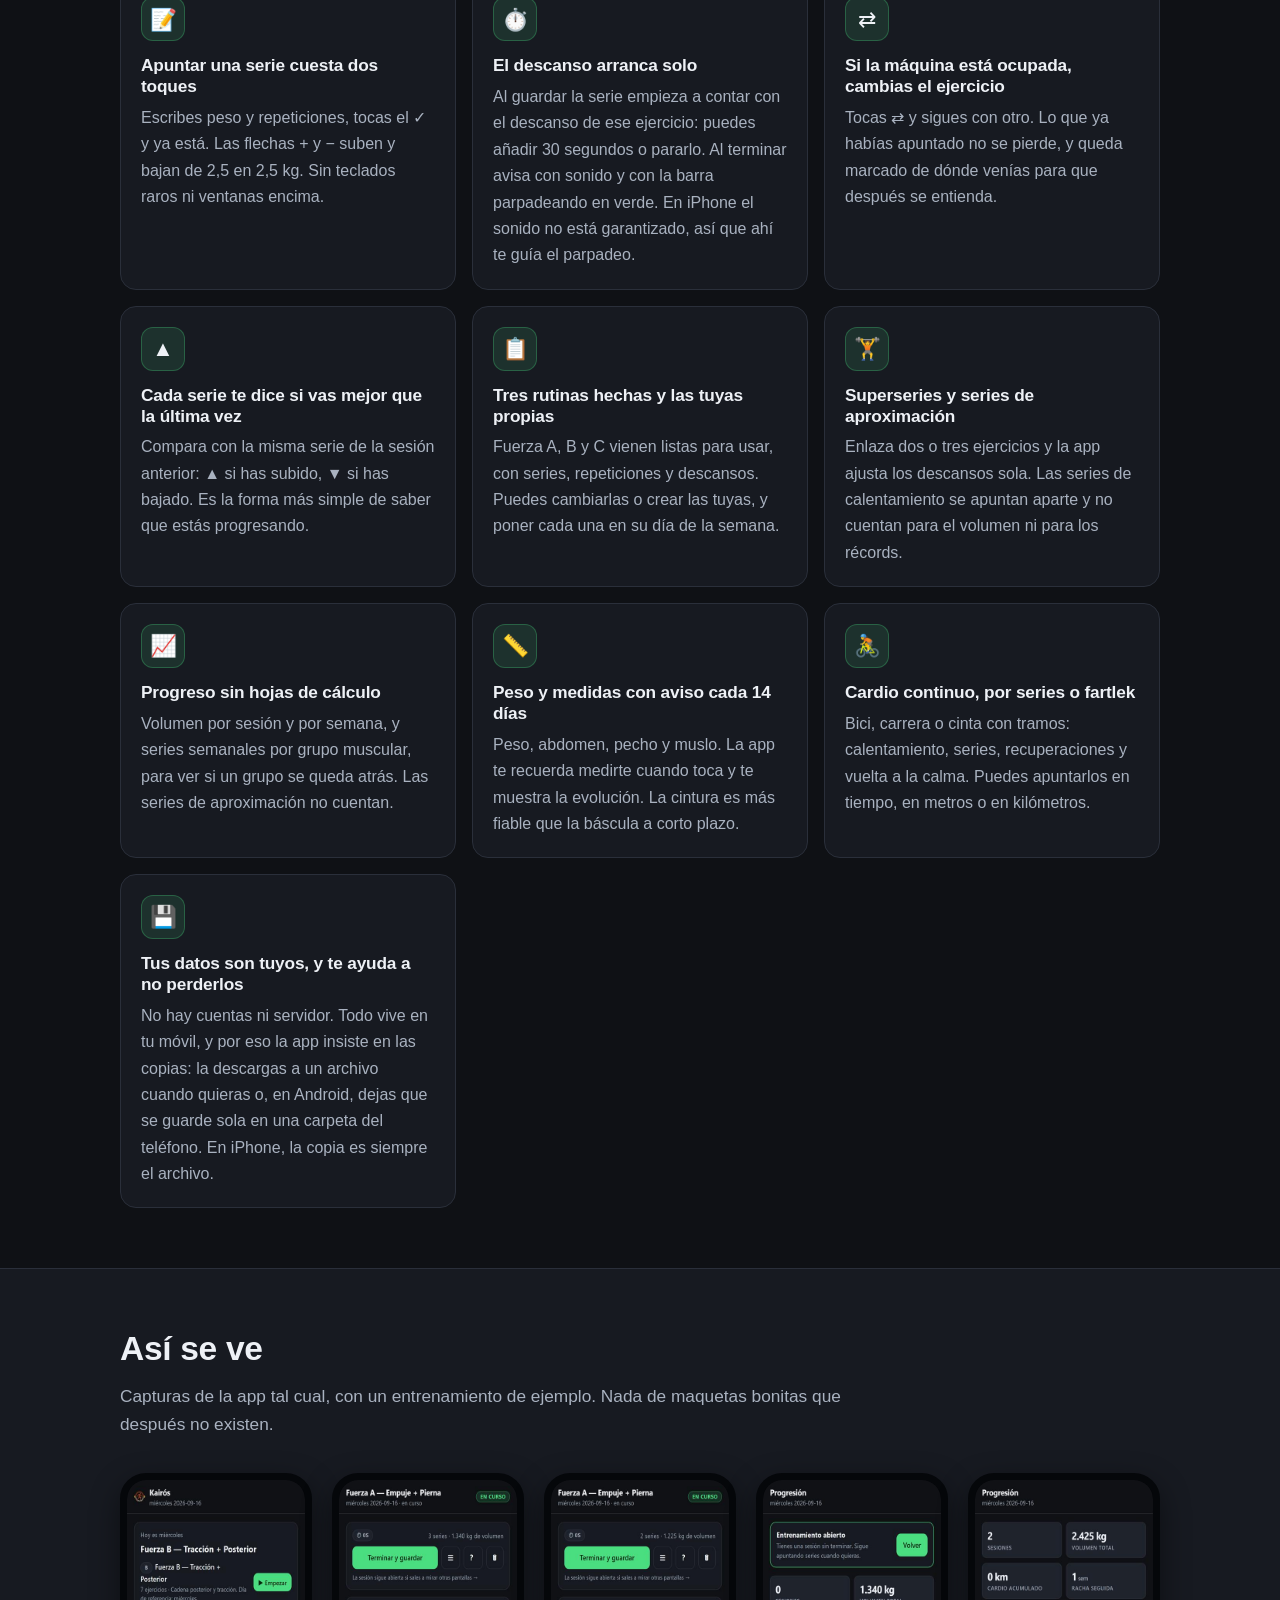
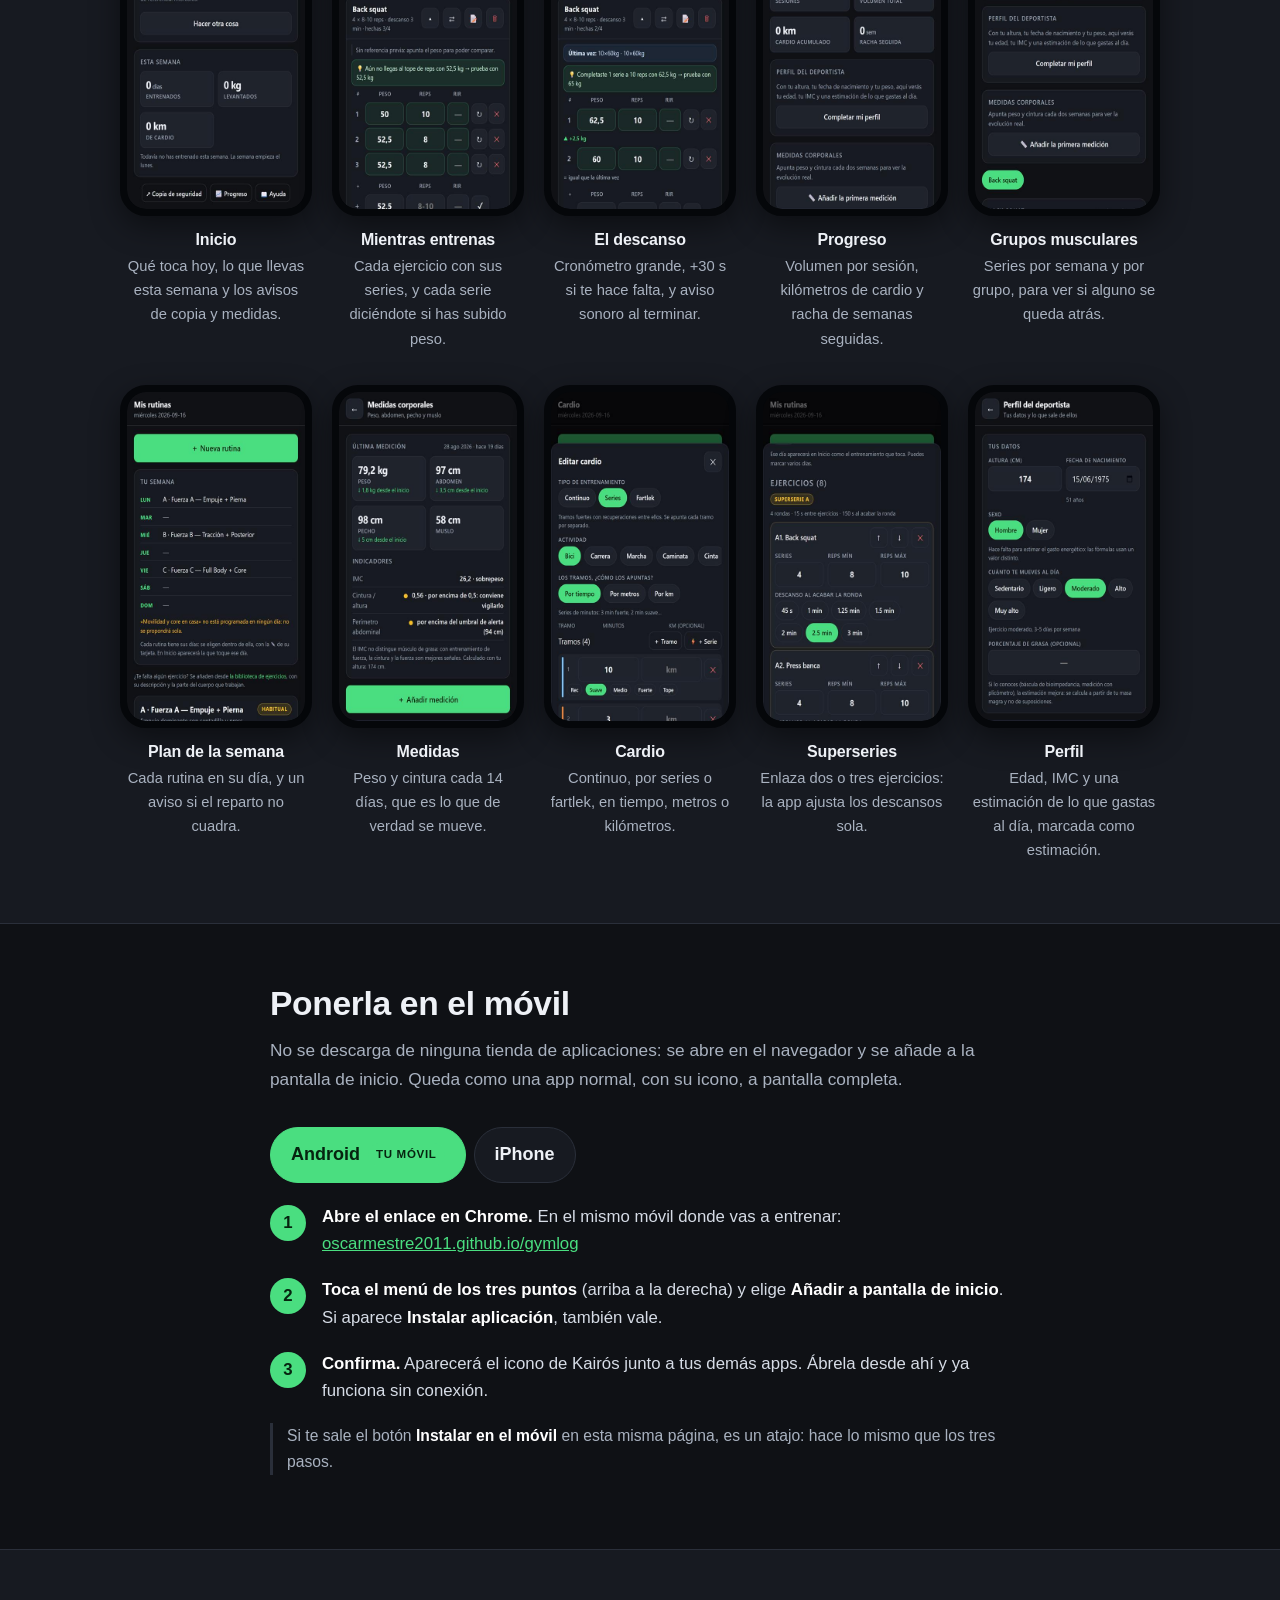
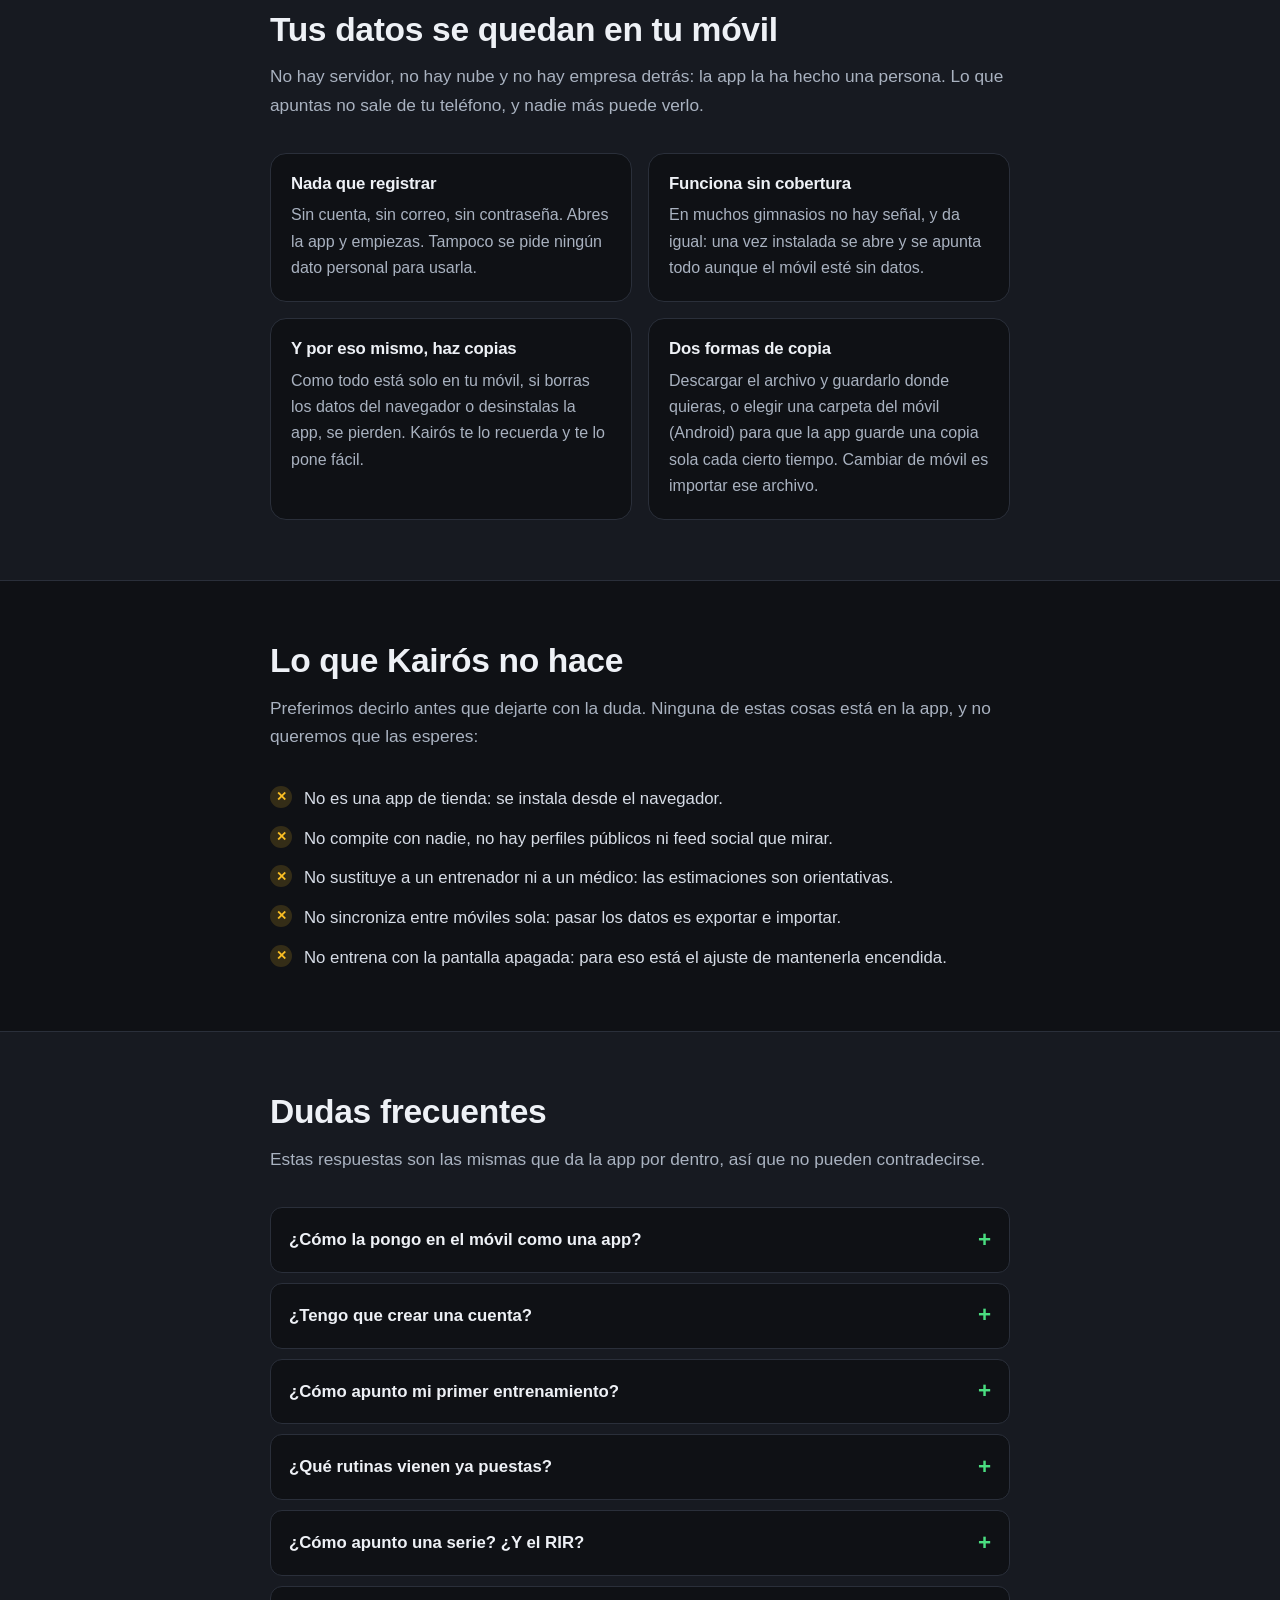
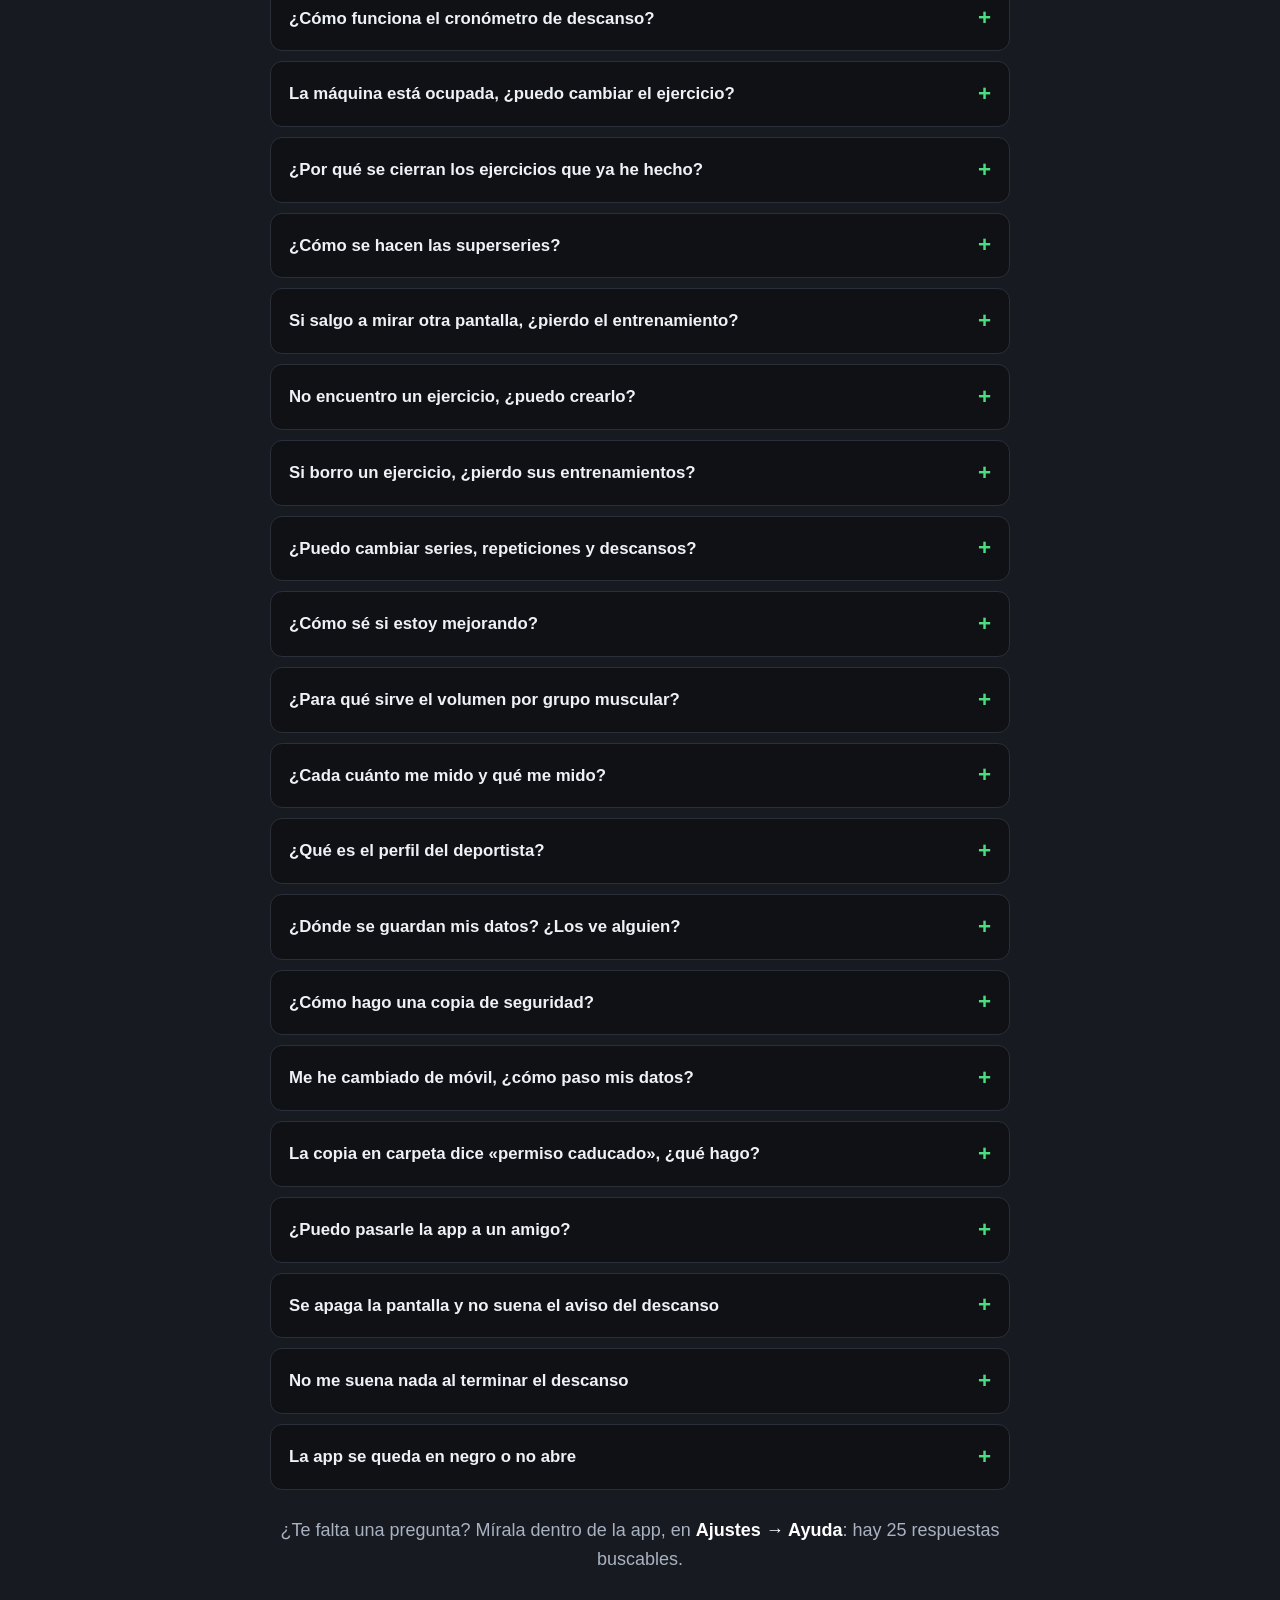
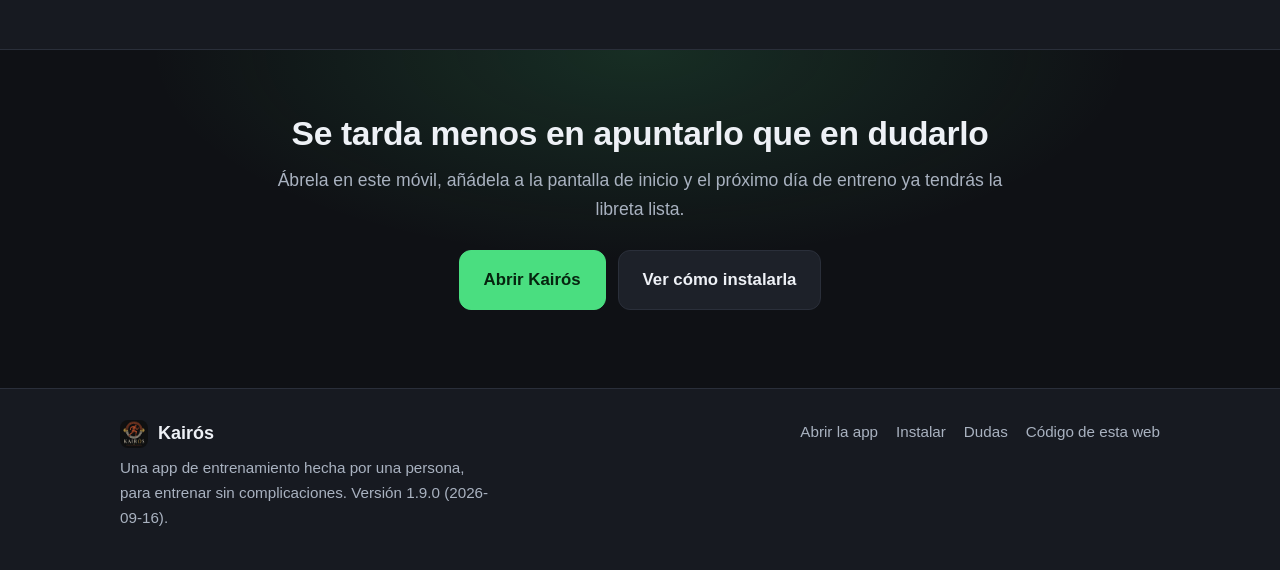
==== commit c445a7aa: "﻿Decir tambien los limites, alli donde se promete algo La primera version prometia "avisa con sonido" ====
--- a/index.html
+++ b/index.html
@@ -203,7 +203,10 @@
             <li class="tarjeta-caracteristica">
               <span class="icono" aria-hidden="true">⏱️</span>
               <h3>El descanso arranca solo</h3>
-              <p>Al guardar la serie empieza a contar con el descanso de ese ejercicio.</p>
+              <p>
+                Al guardar la serie empieza a contar con el descanso de ese ejercicio. En iPhone el
+                sonido no está garantizado: ahí te guía el parpadeo en verde.
+              </p>
             </li>
             <li class="tarjeta-caracteristica">
               <span class="icono" aria-hidden="true">⇄</span>
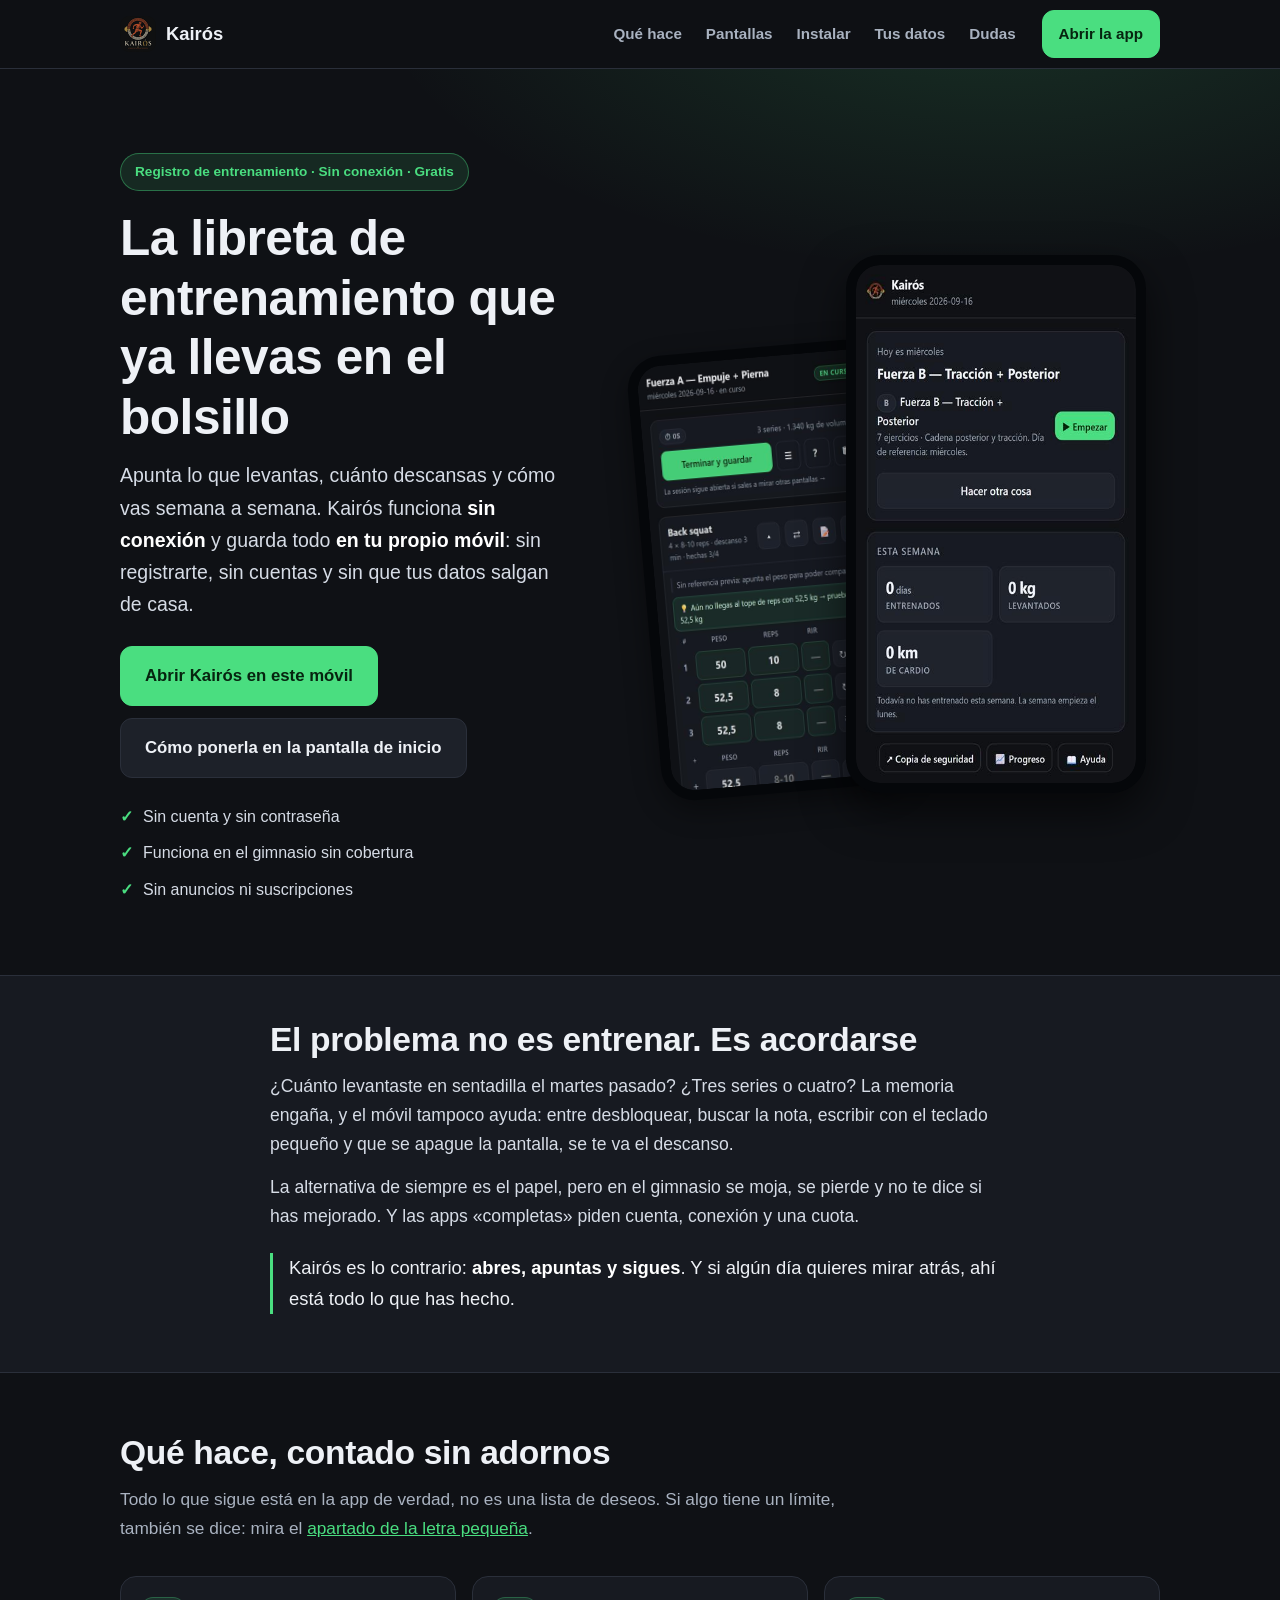
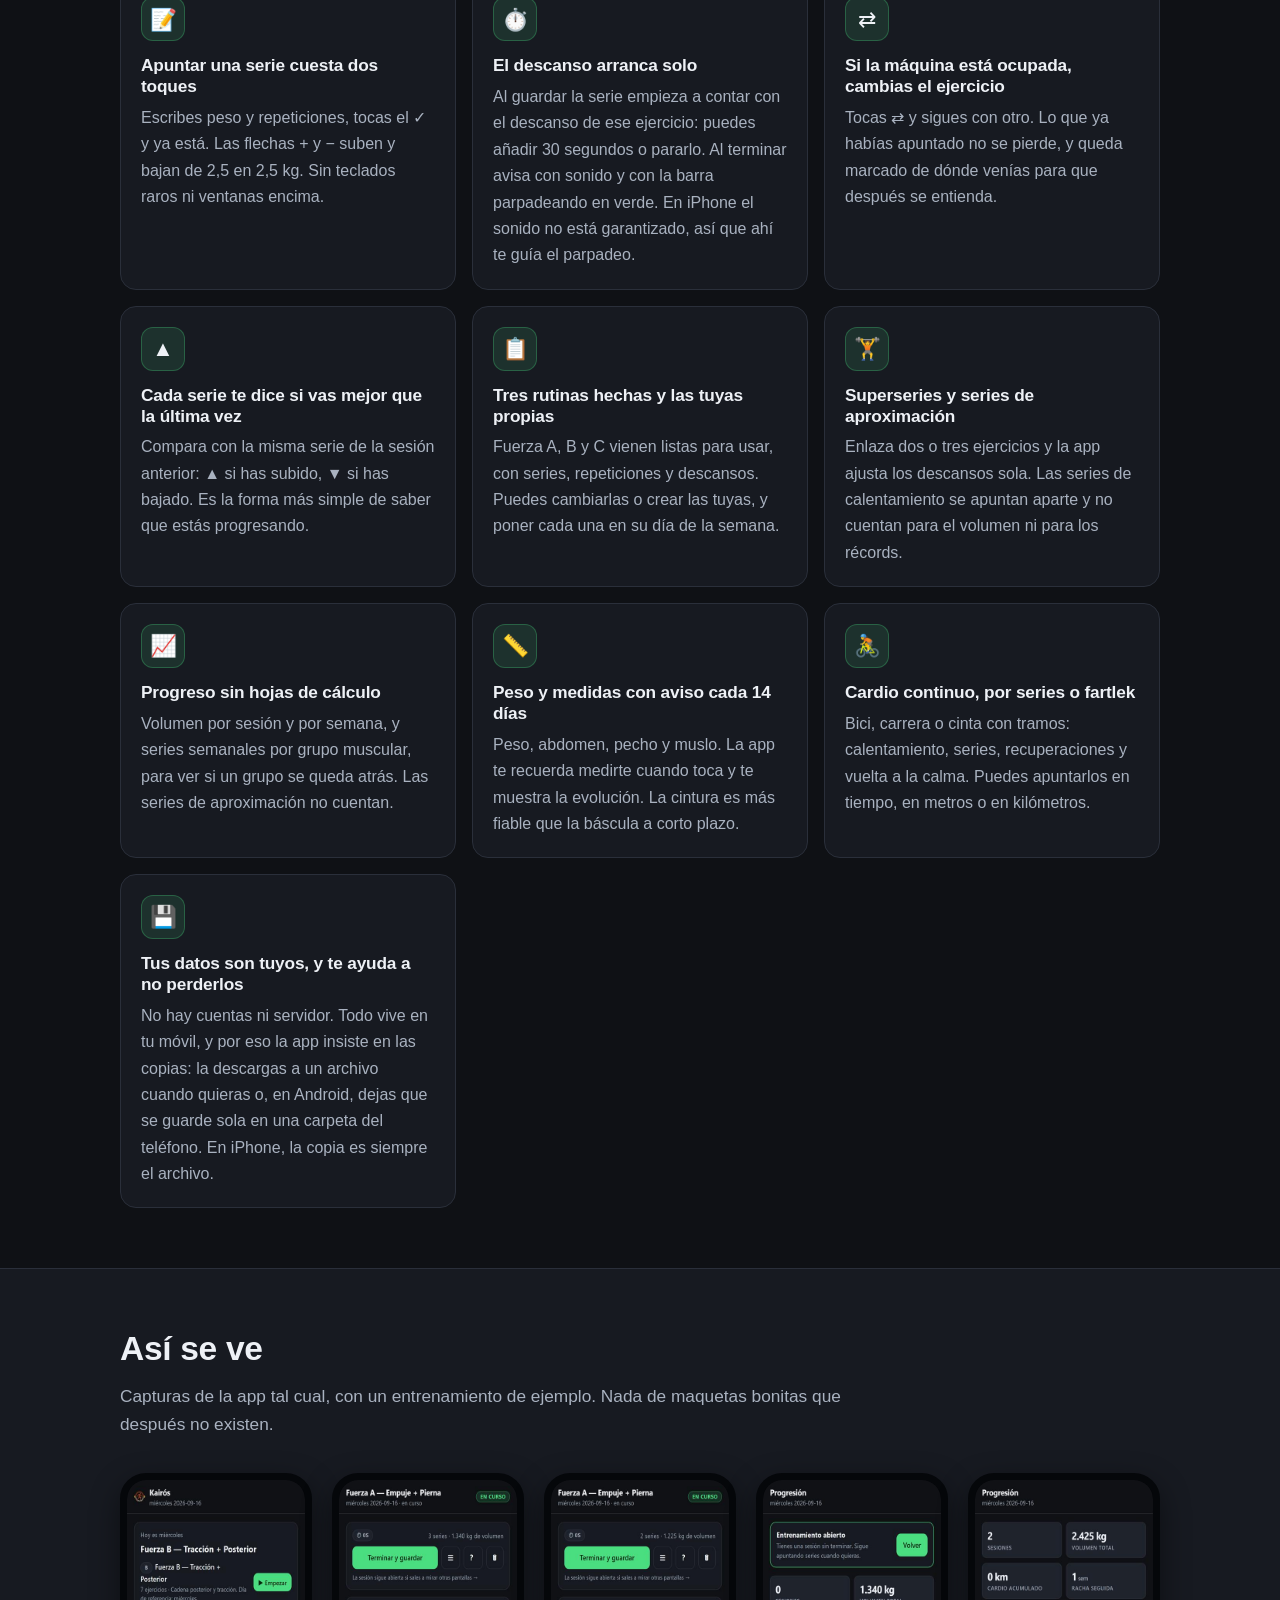
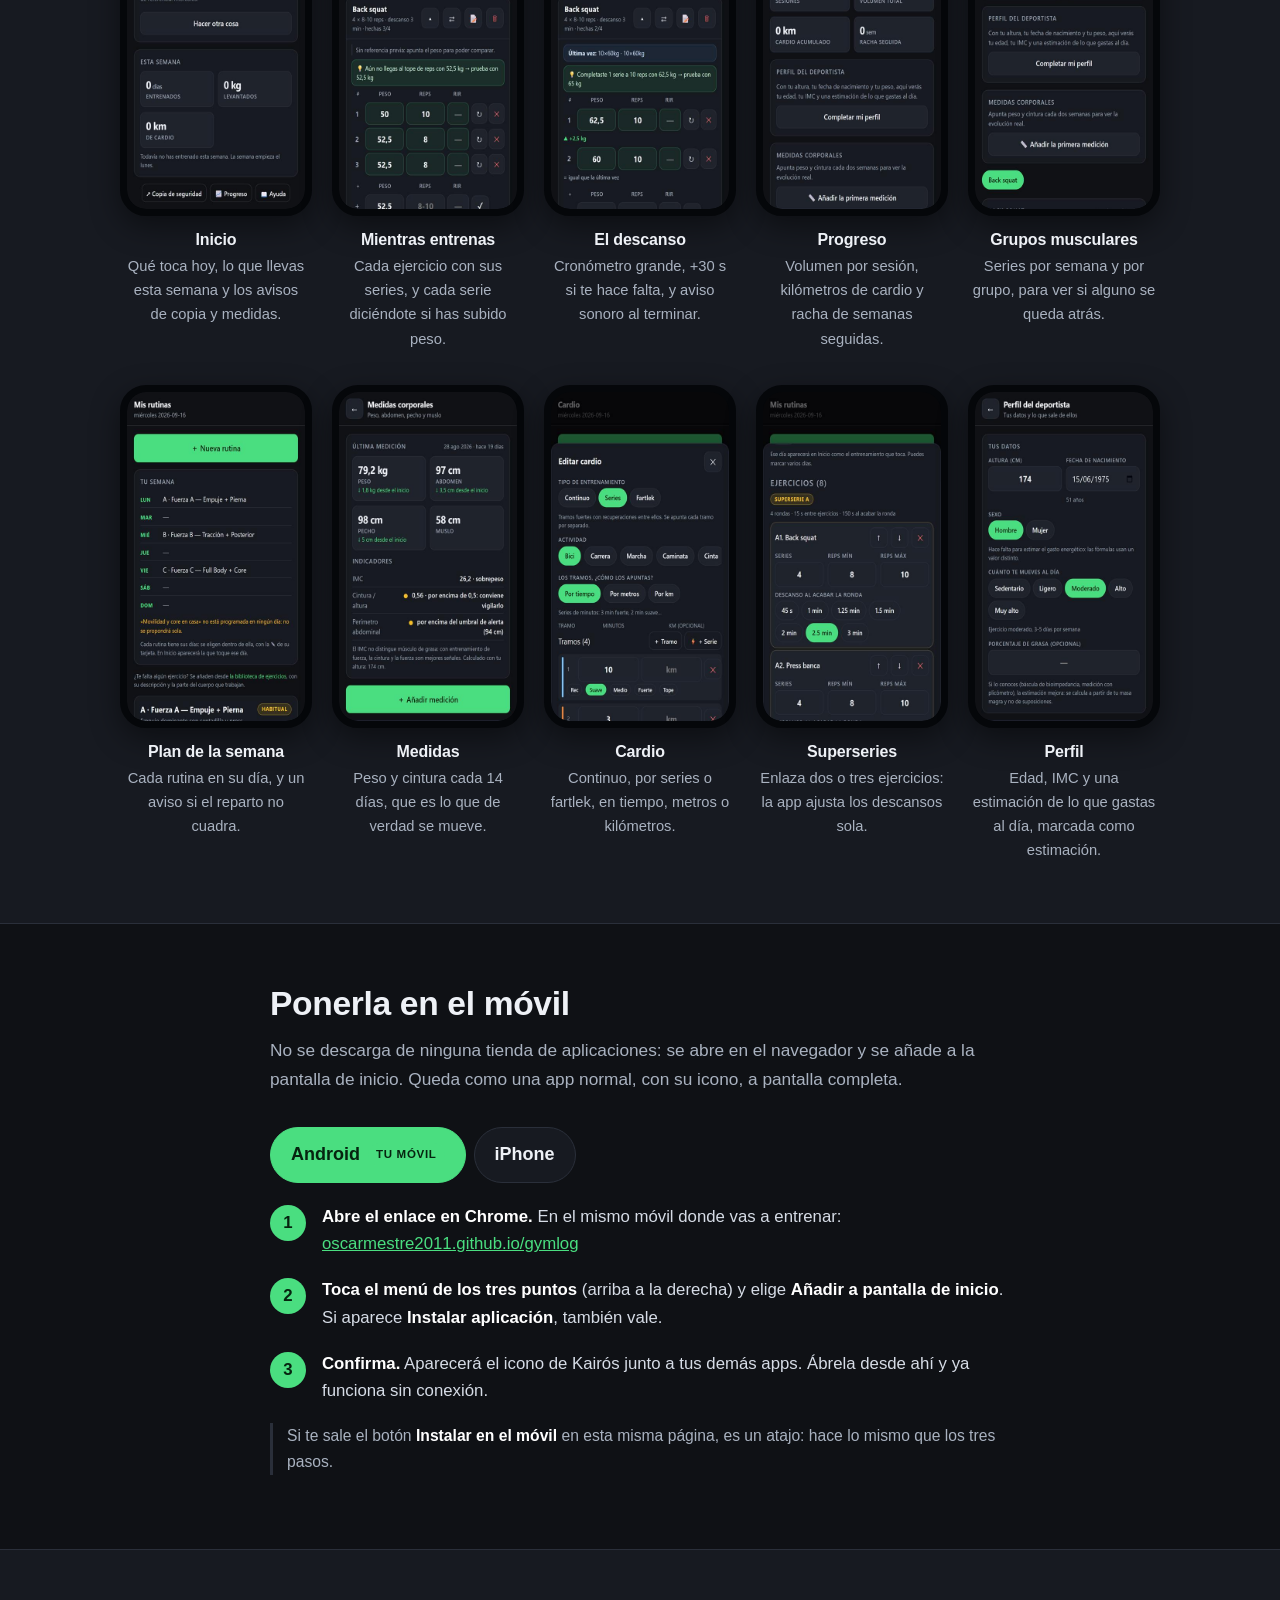
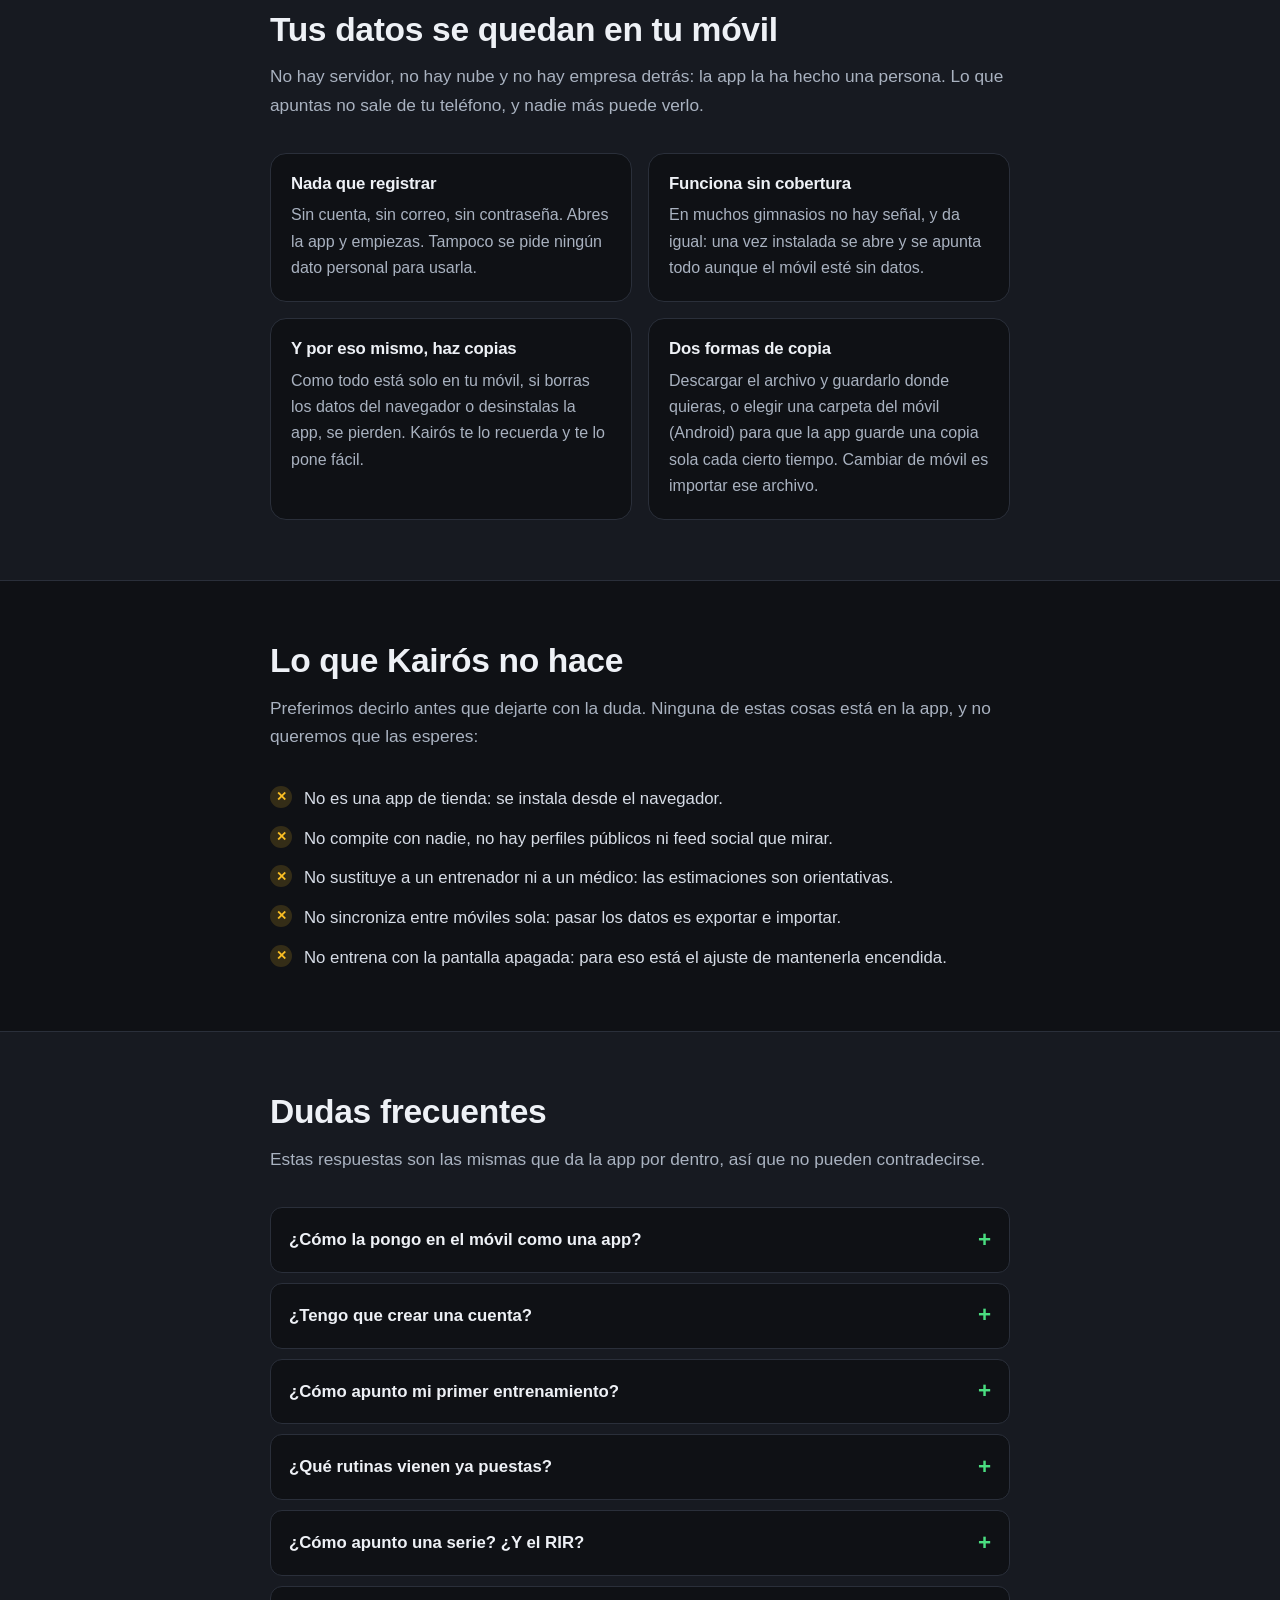
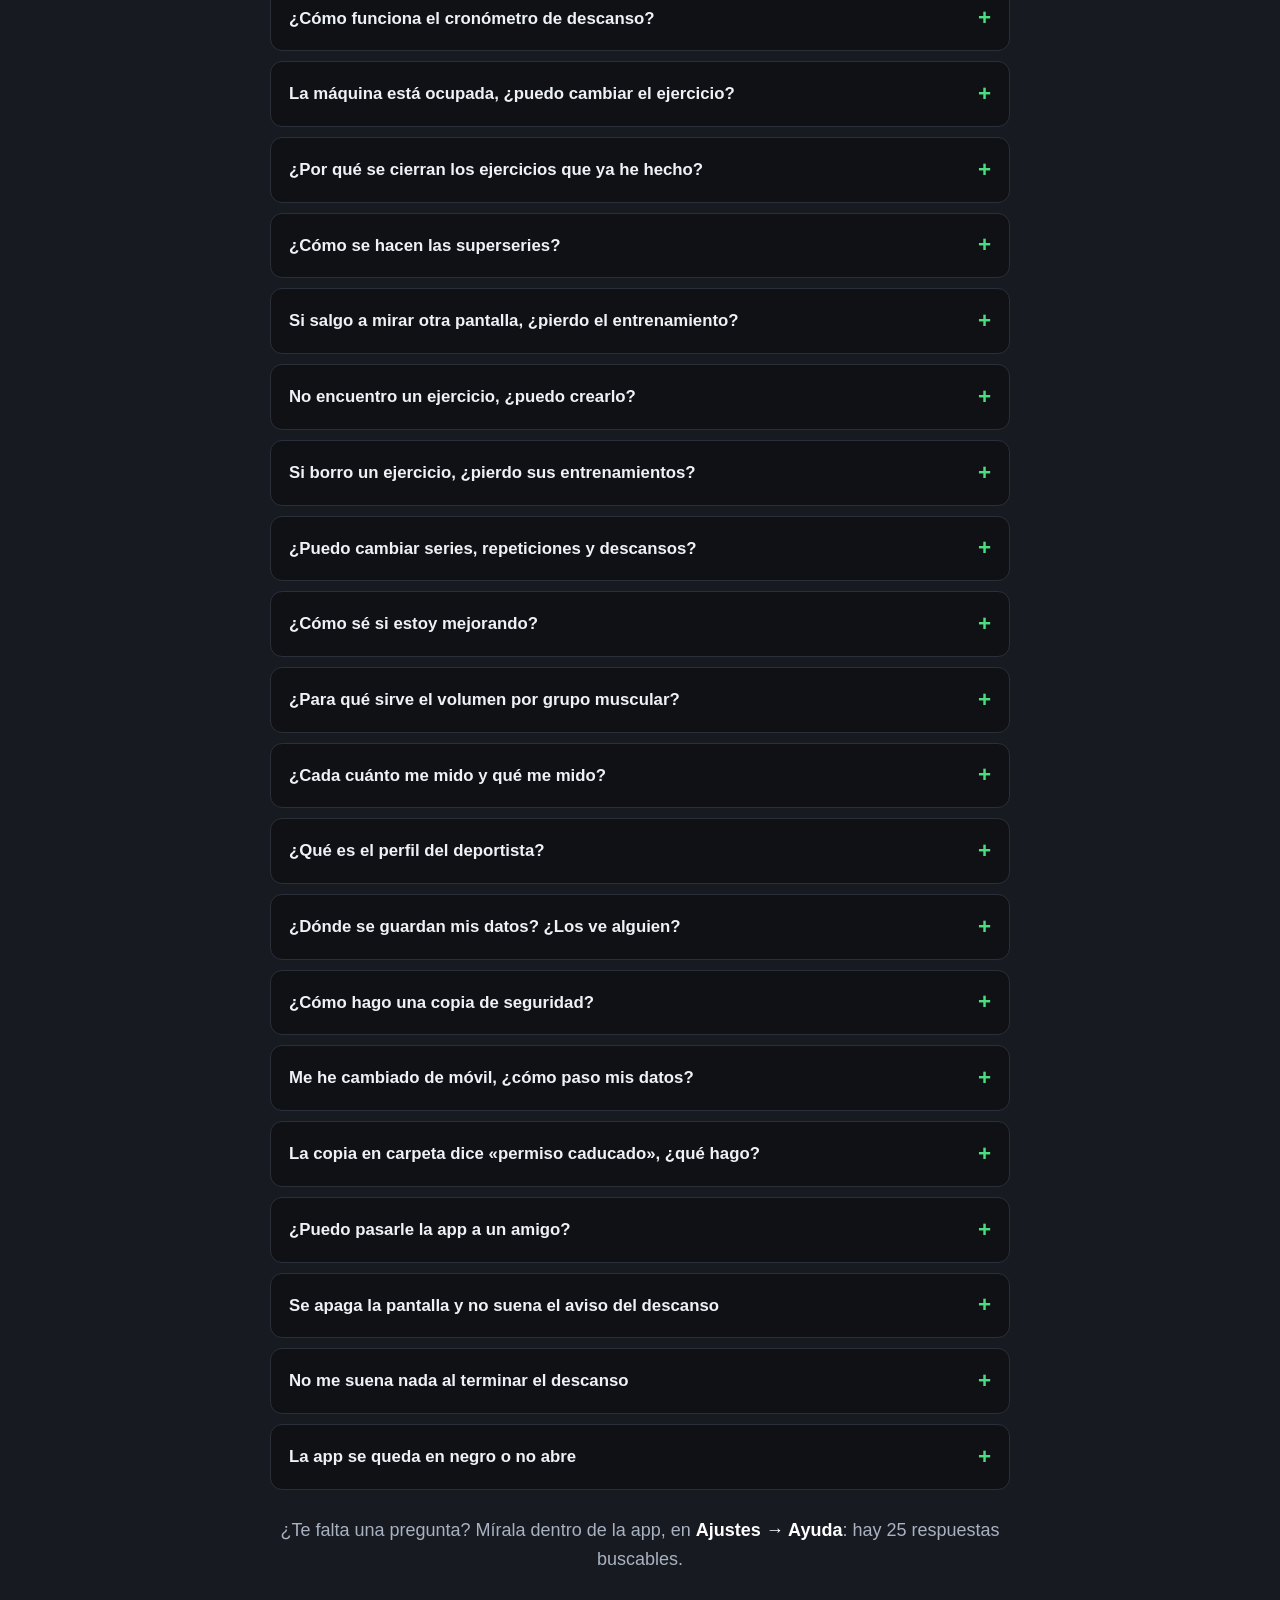
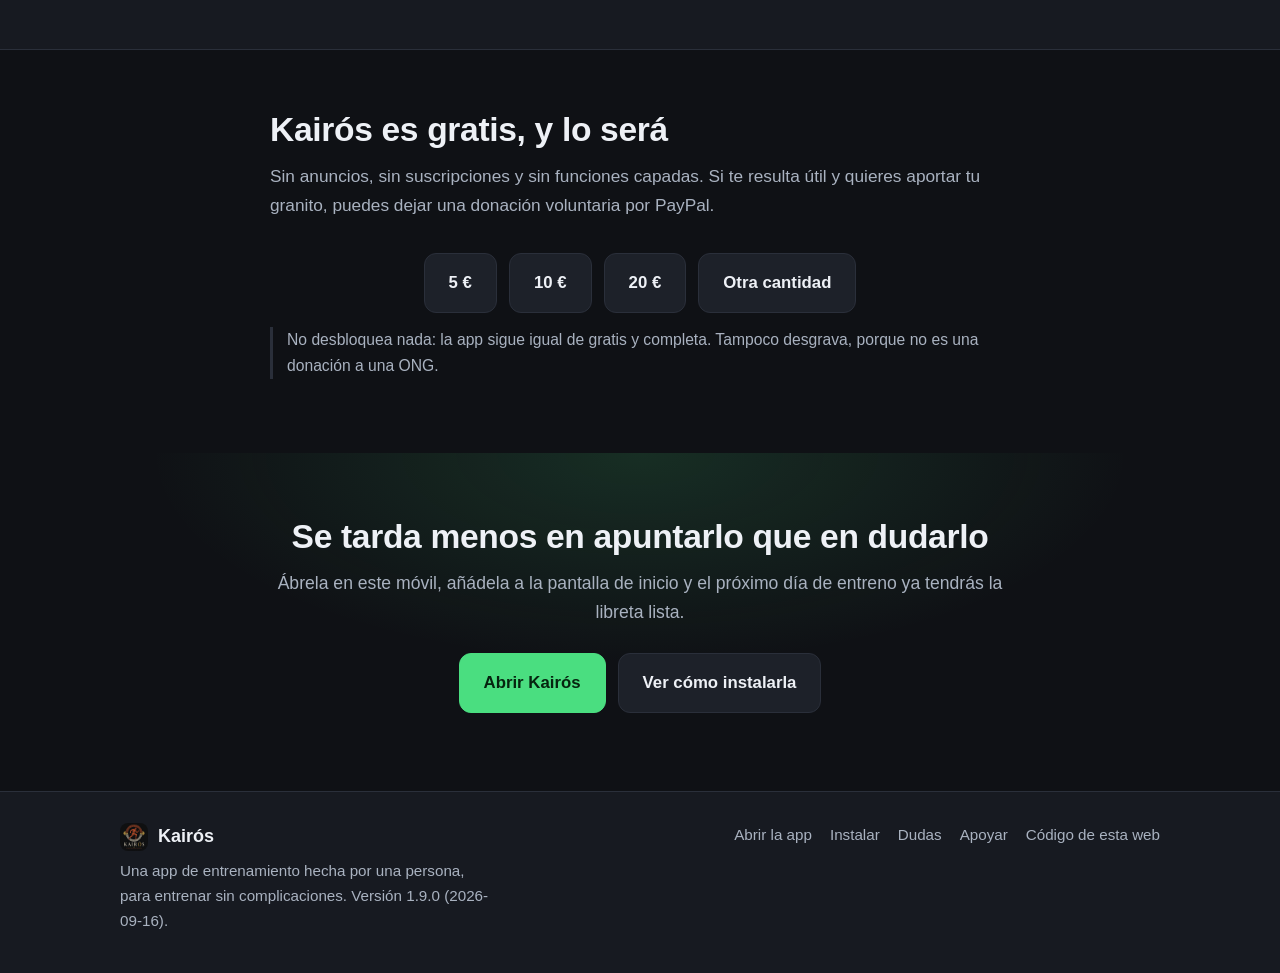
==== commit 7ae14b11: "﻿Apoyo voluntario por PayPal, sin que deje de ser gratis Anade una seccion de donacion discreta, deb" ====
--- a/index.html
+++ b/index.html
@@ -475,6 +475,20 @@
         </div>
       </section>
 
+      <!-- --------------------------------- apoyo --------------------------------- -->
+      <!-- Lo rellena main.js con publicar/apoyo.json (que sale de la app). Empieza oculto: si el
+           archivo no cargara, es mejor no dejar una seccion de donacion a medias que enseñarla. -->
+      <section class="seccion" id="apoyo" hidden>
+        <div class="contenedor texto-largo">
+          <header class="titulo-seccion">
+            <h2 id="apoyo-titulo">Kairós es gratis, y lo será</h2>
+            <p id="apoyo-texto"></p>
+          </header>
+          <p class="acciones acciones-centro" id="apoyo-botones"></p>
+          <p class="apunte" id="apoyo-aclaracion"></p>
+        </div>
+      </section>
+
       <!-- --------------------------------- final -------------------------------- -->
       <section class="cierre">
         <div class="contenedor texto-largo">
@@ -482,8 +496,7 @@
           <p>
             Ábrela en este móvil, añádela a la pantalla de inicio y el próximo día de entreno ya
             tendrás la libreta lista.
-          </p>
-          <p class="acciones acciones-centro">
+          </p>          <p class="acciones acciones-centro">
             <a class="btn btn-primary btn-grande" href="https://oscarmestre2011.github.io/gymlog/">
               Abrir Kairós
             </a>
@@ -509,6 +522,7 @@
           <a href="https://oscarmestre2011.github.io/gymlog/">Abrir la app</a>
           <a href="#instalar">Instalar</a>
           <a href="#preguntas">Dudas</a>
+          <a href="https://paypal.me/oscarmuela85" target="_blank" rel="noopener noreferrer">Apoyar</a>
           <a href="https://github.com/oscarmestre2011/kairos">Código de esta web</a>
         </nav>
       </div>
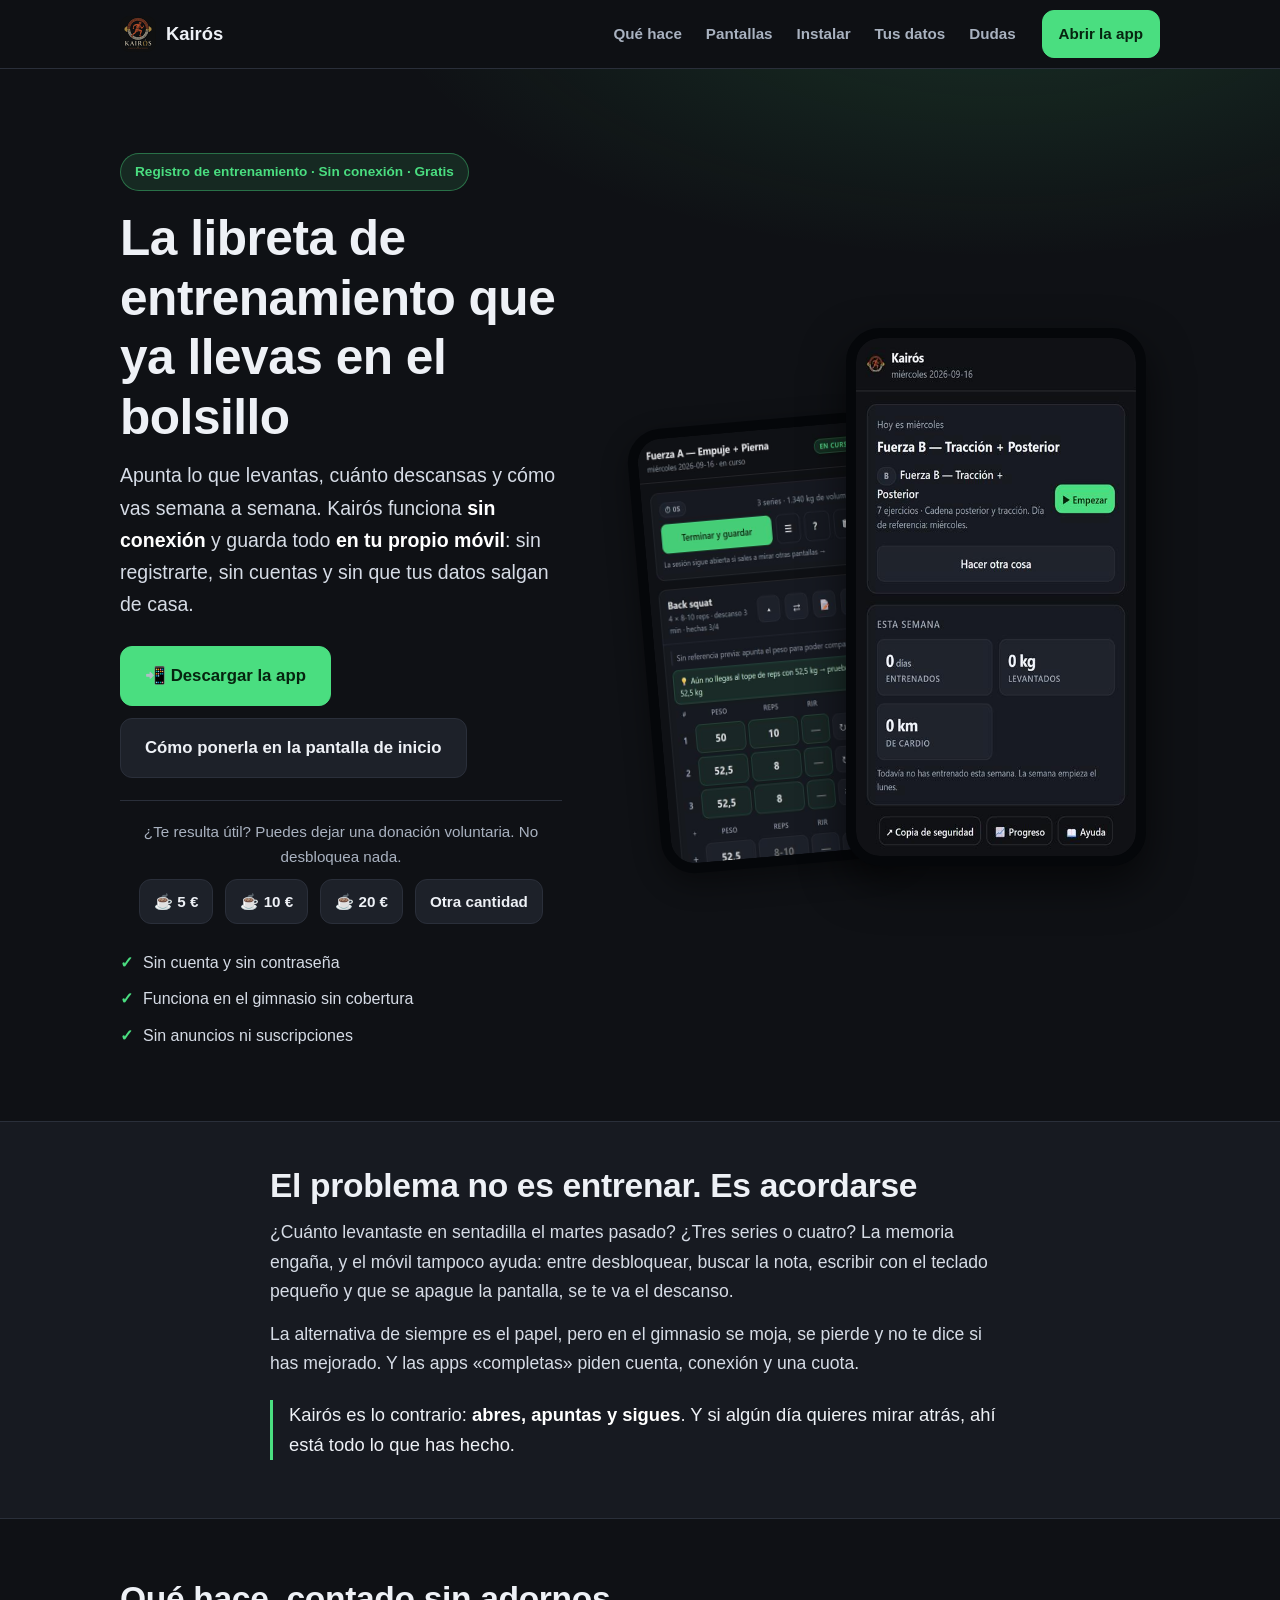
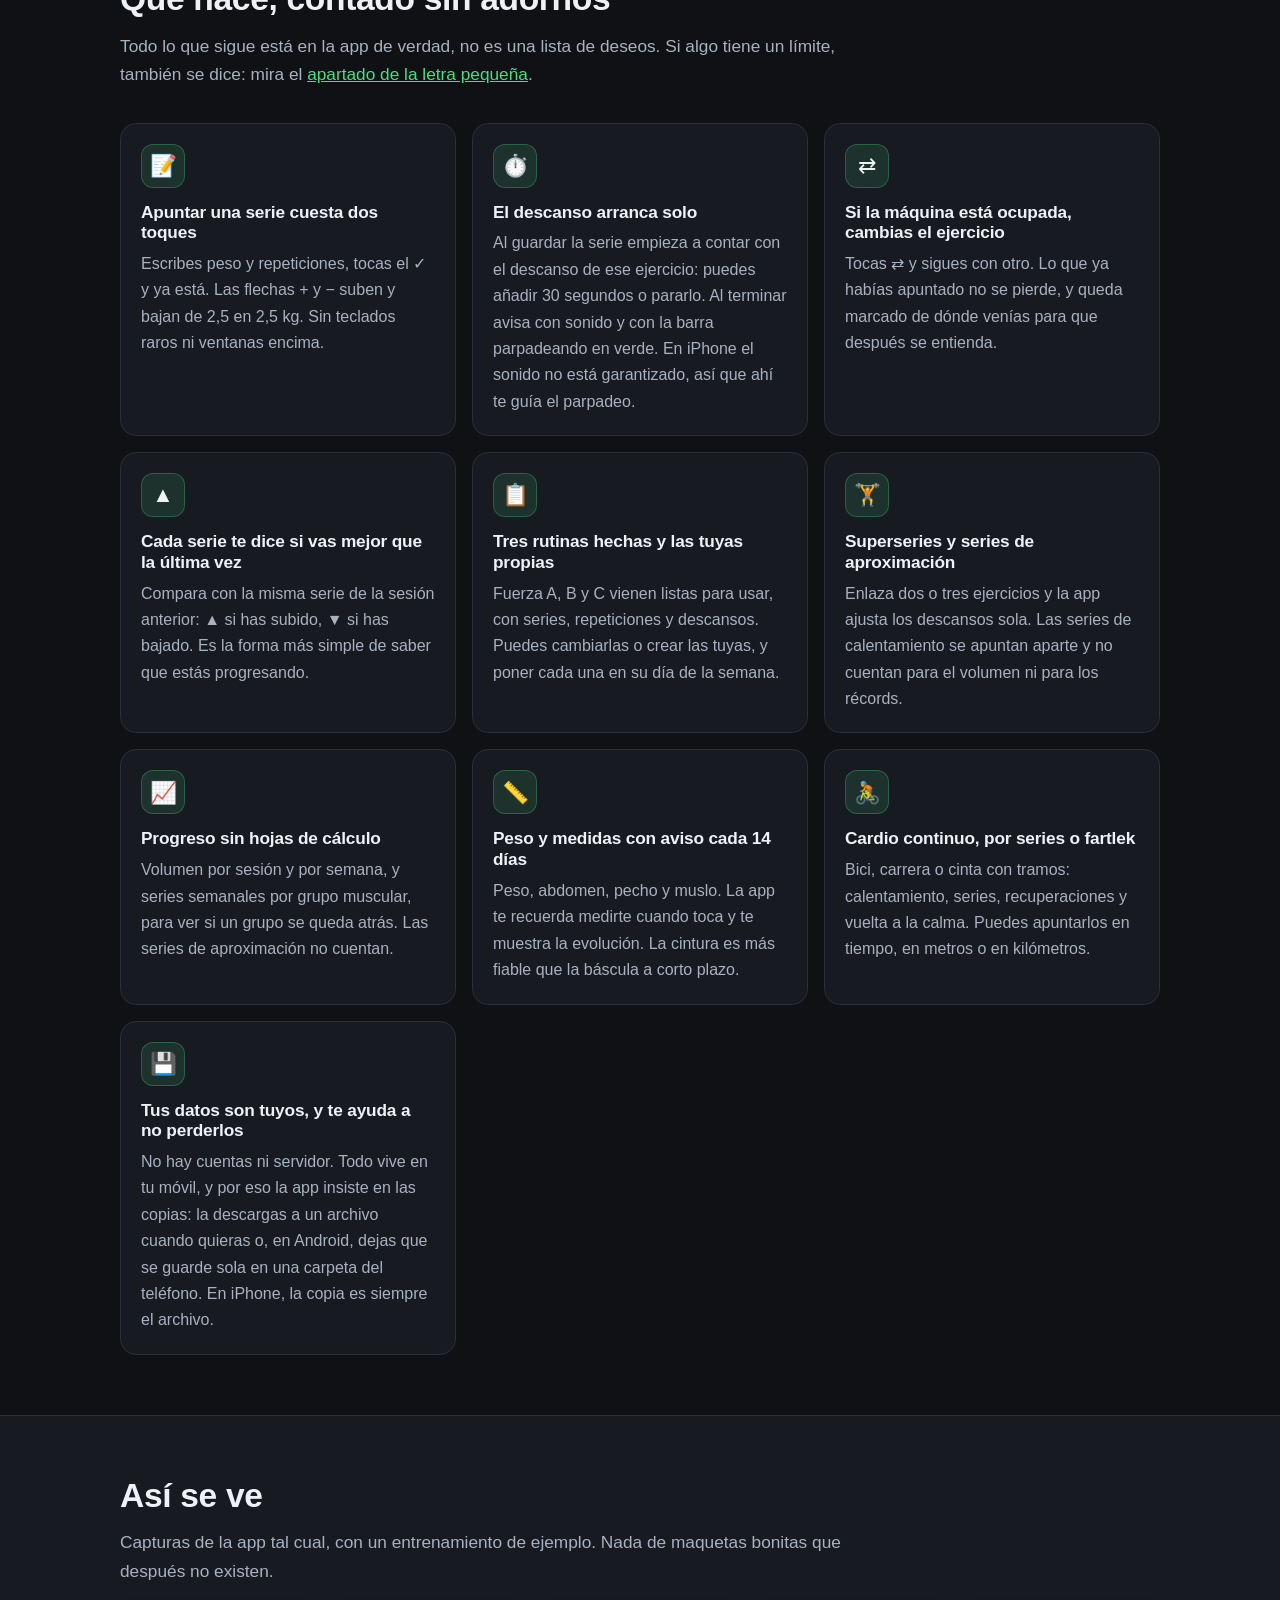
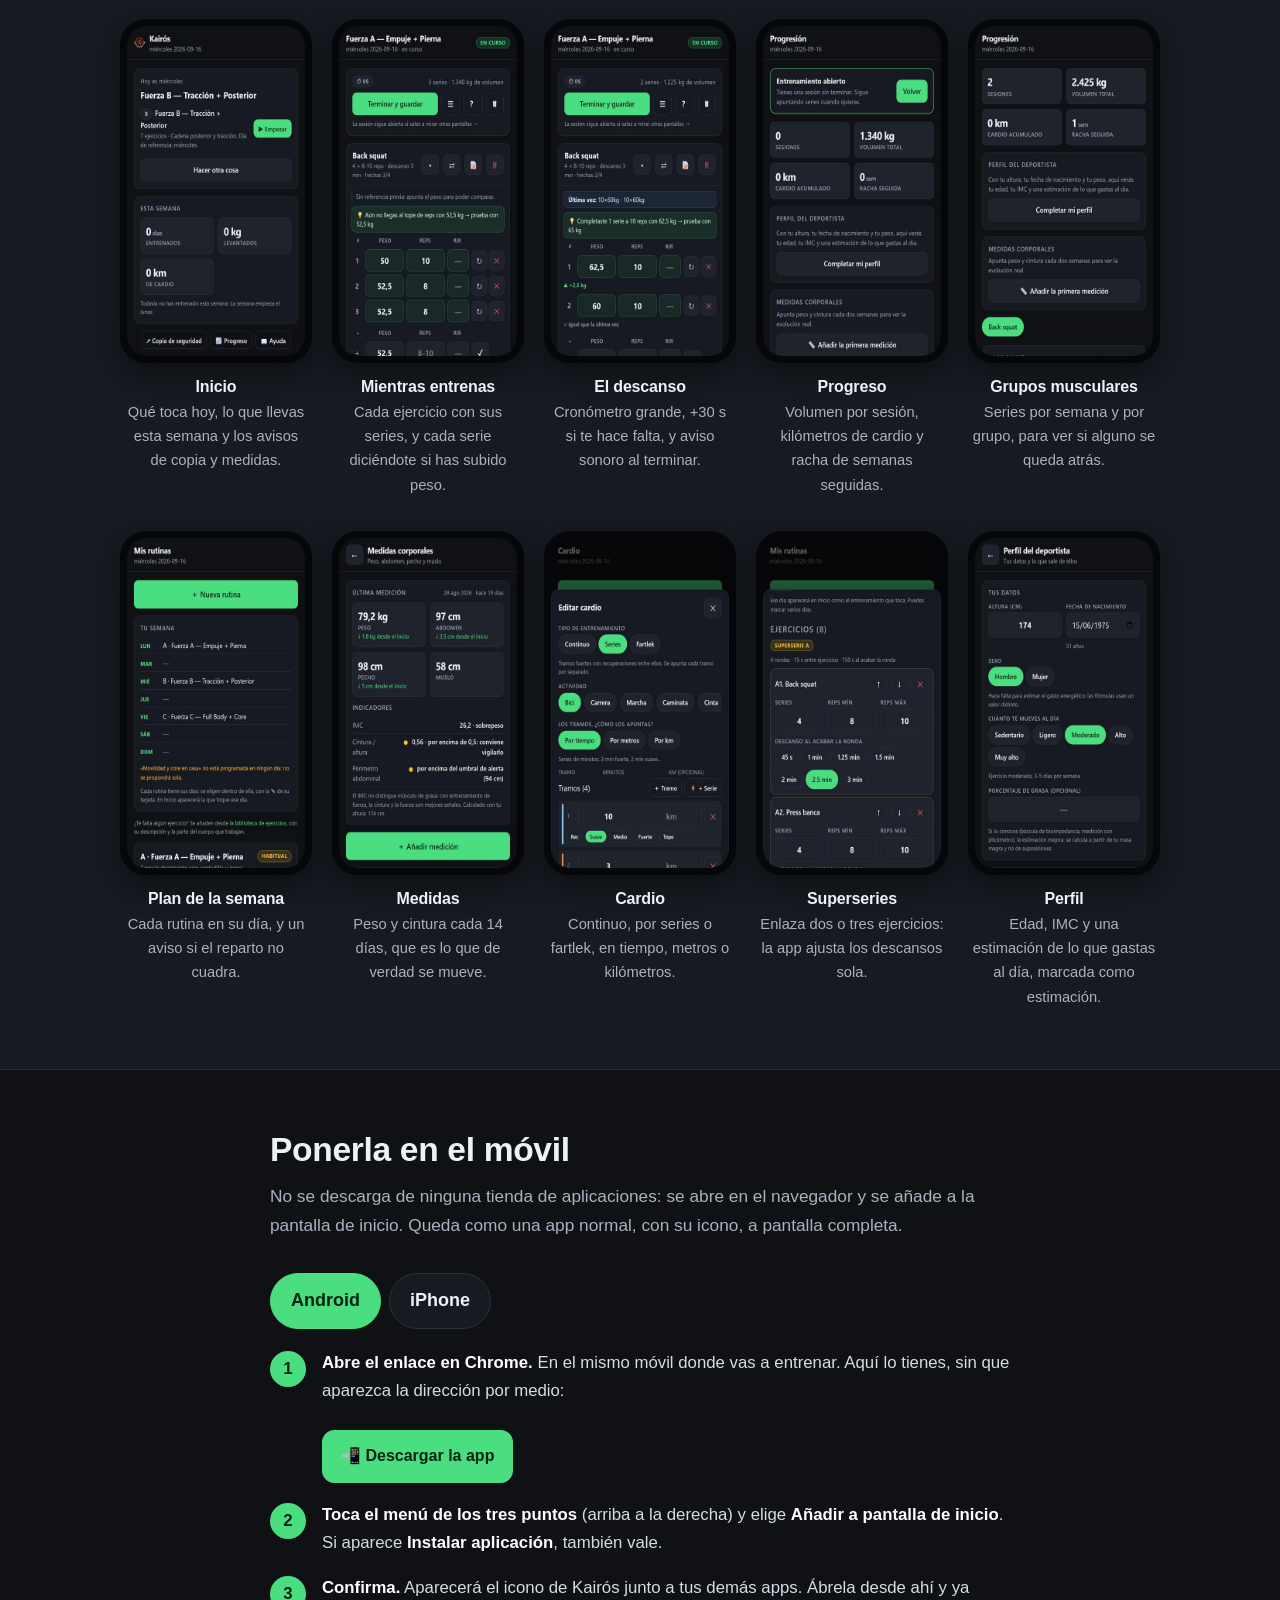
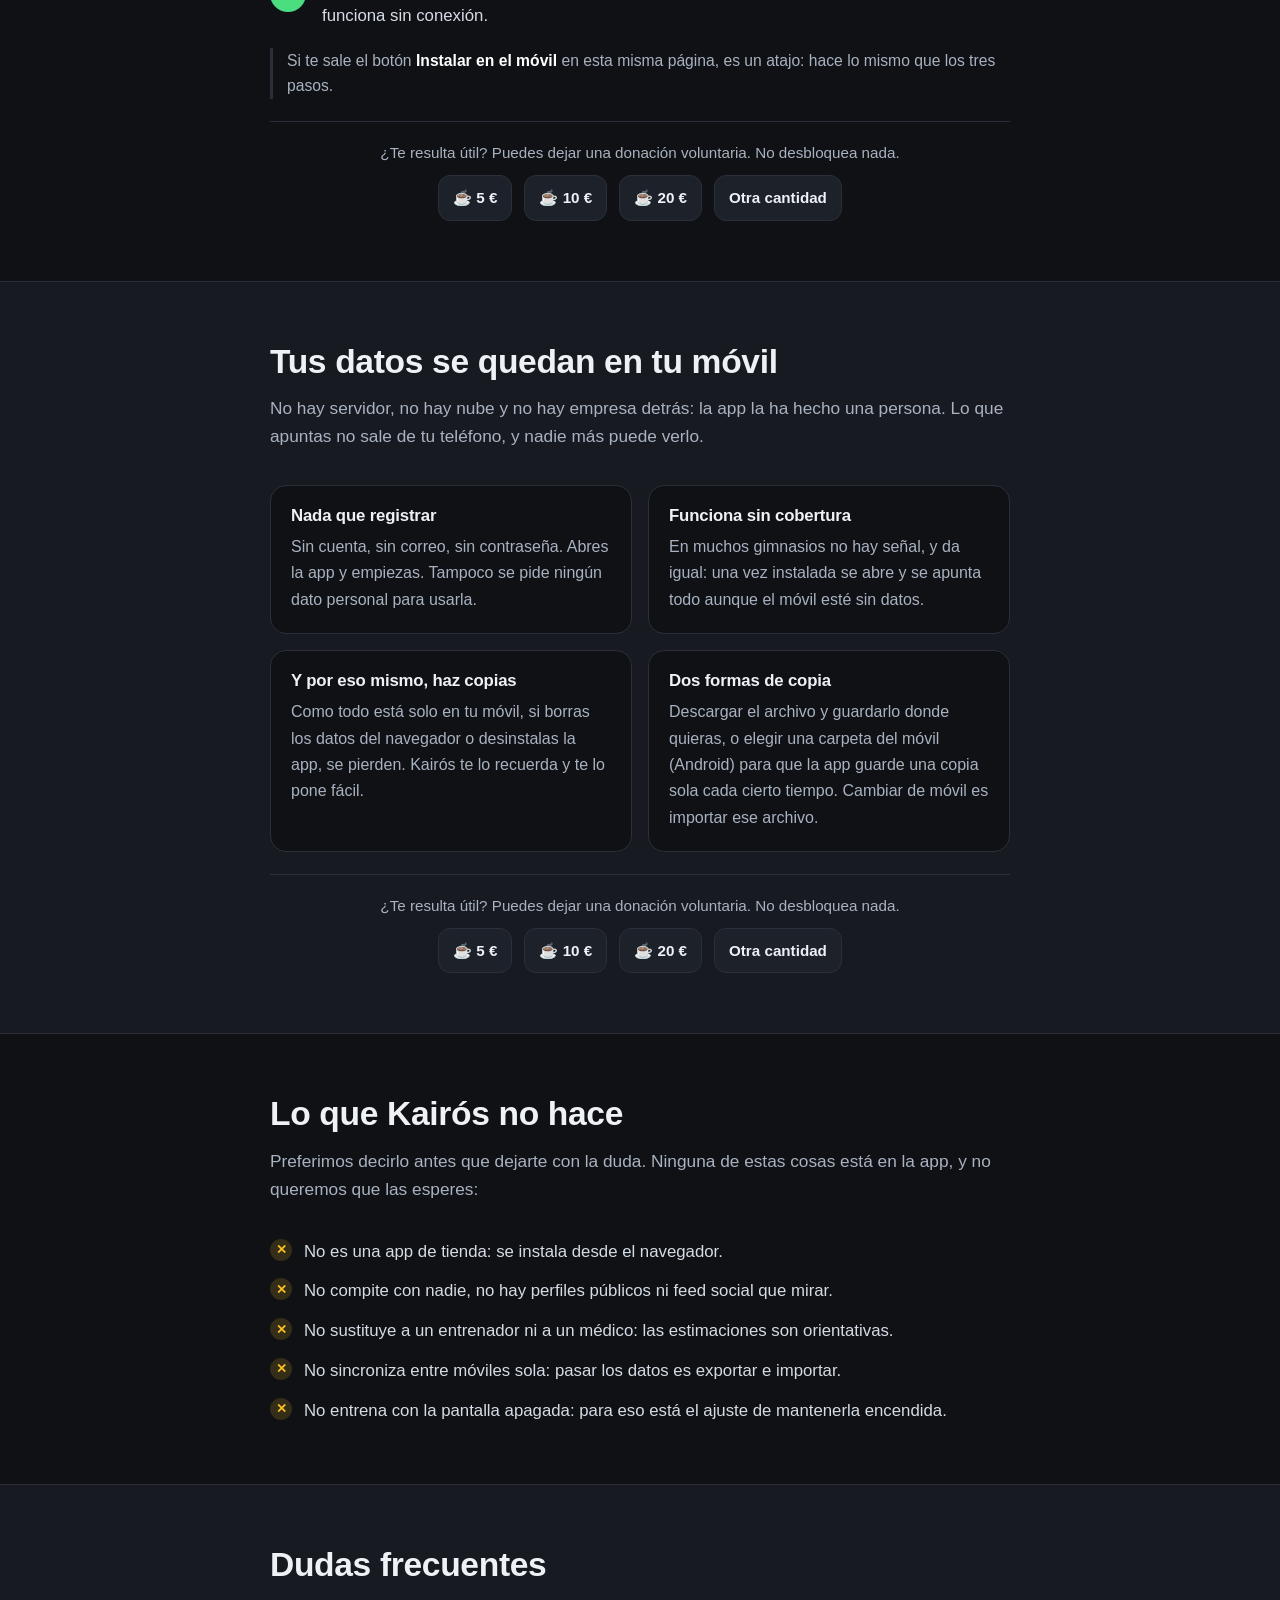
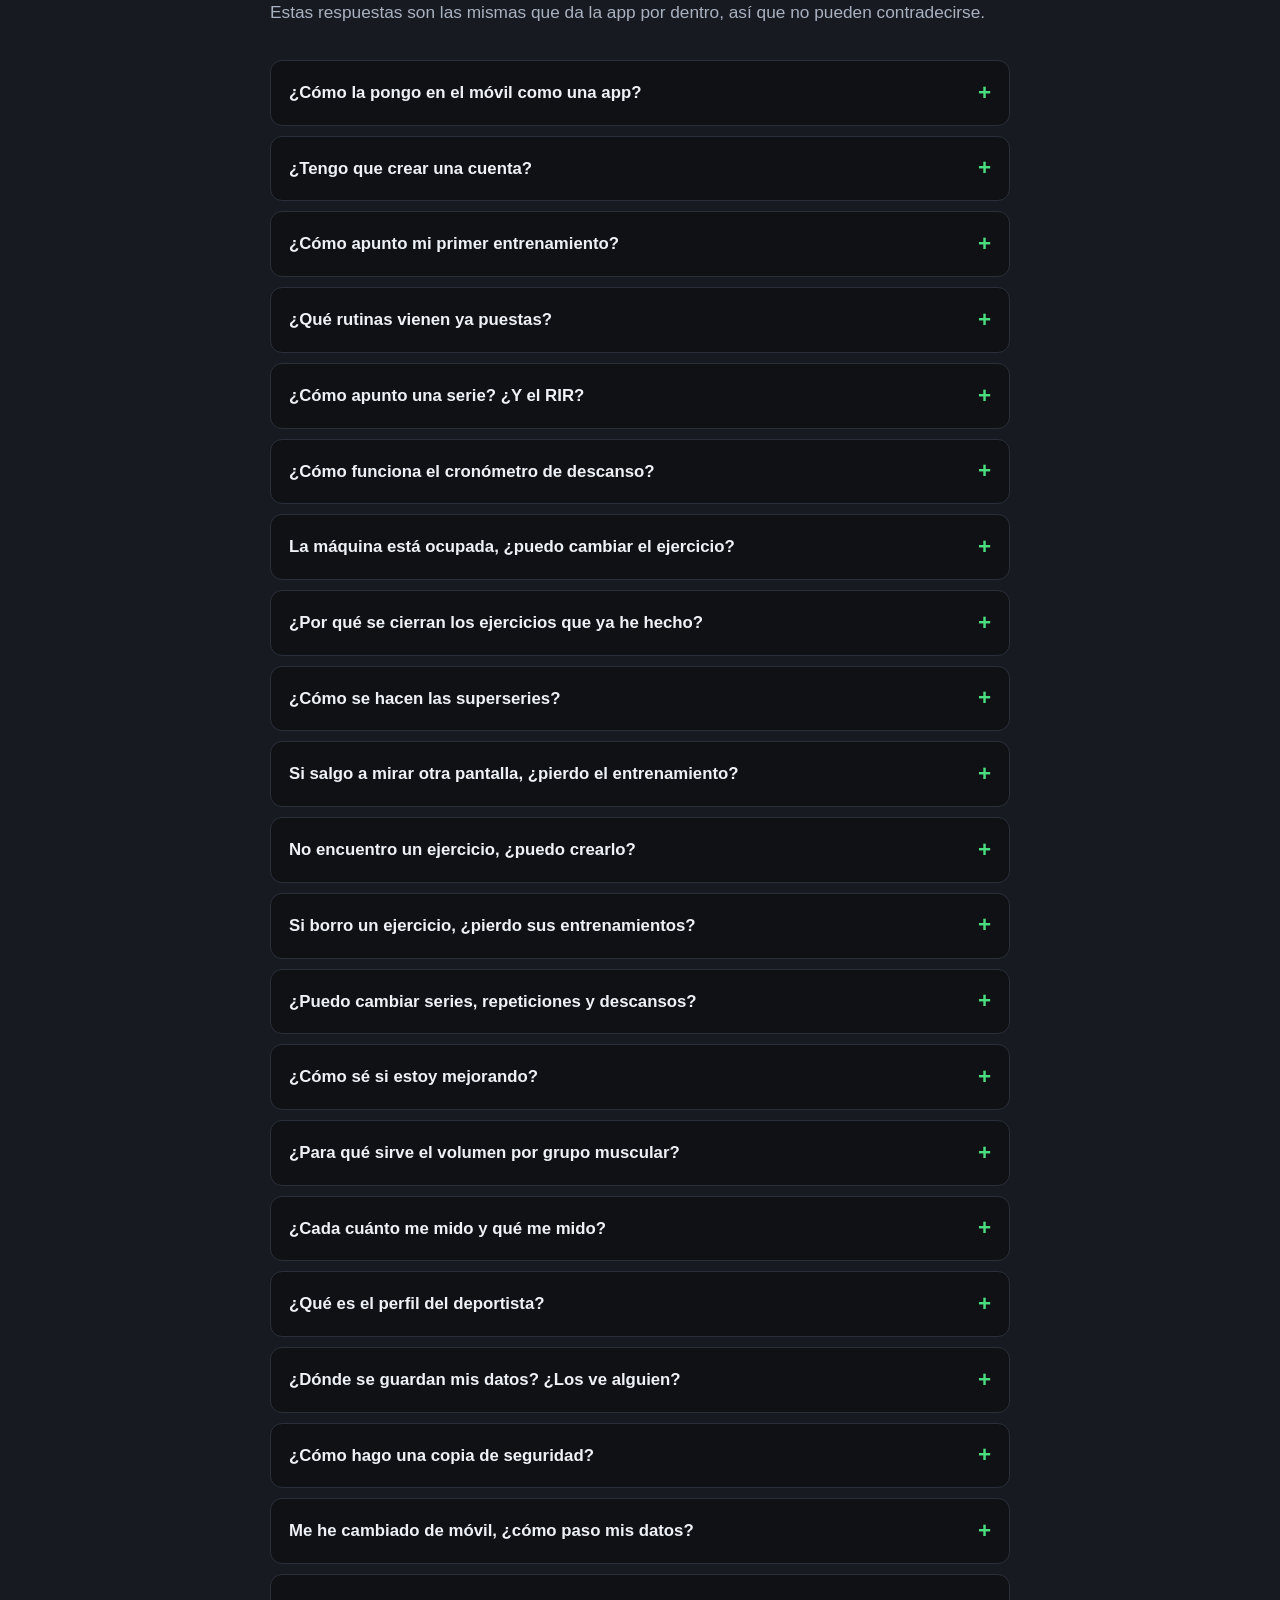
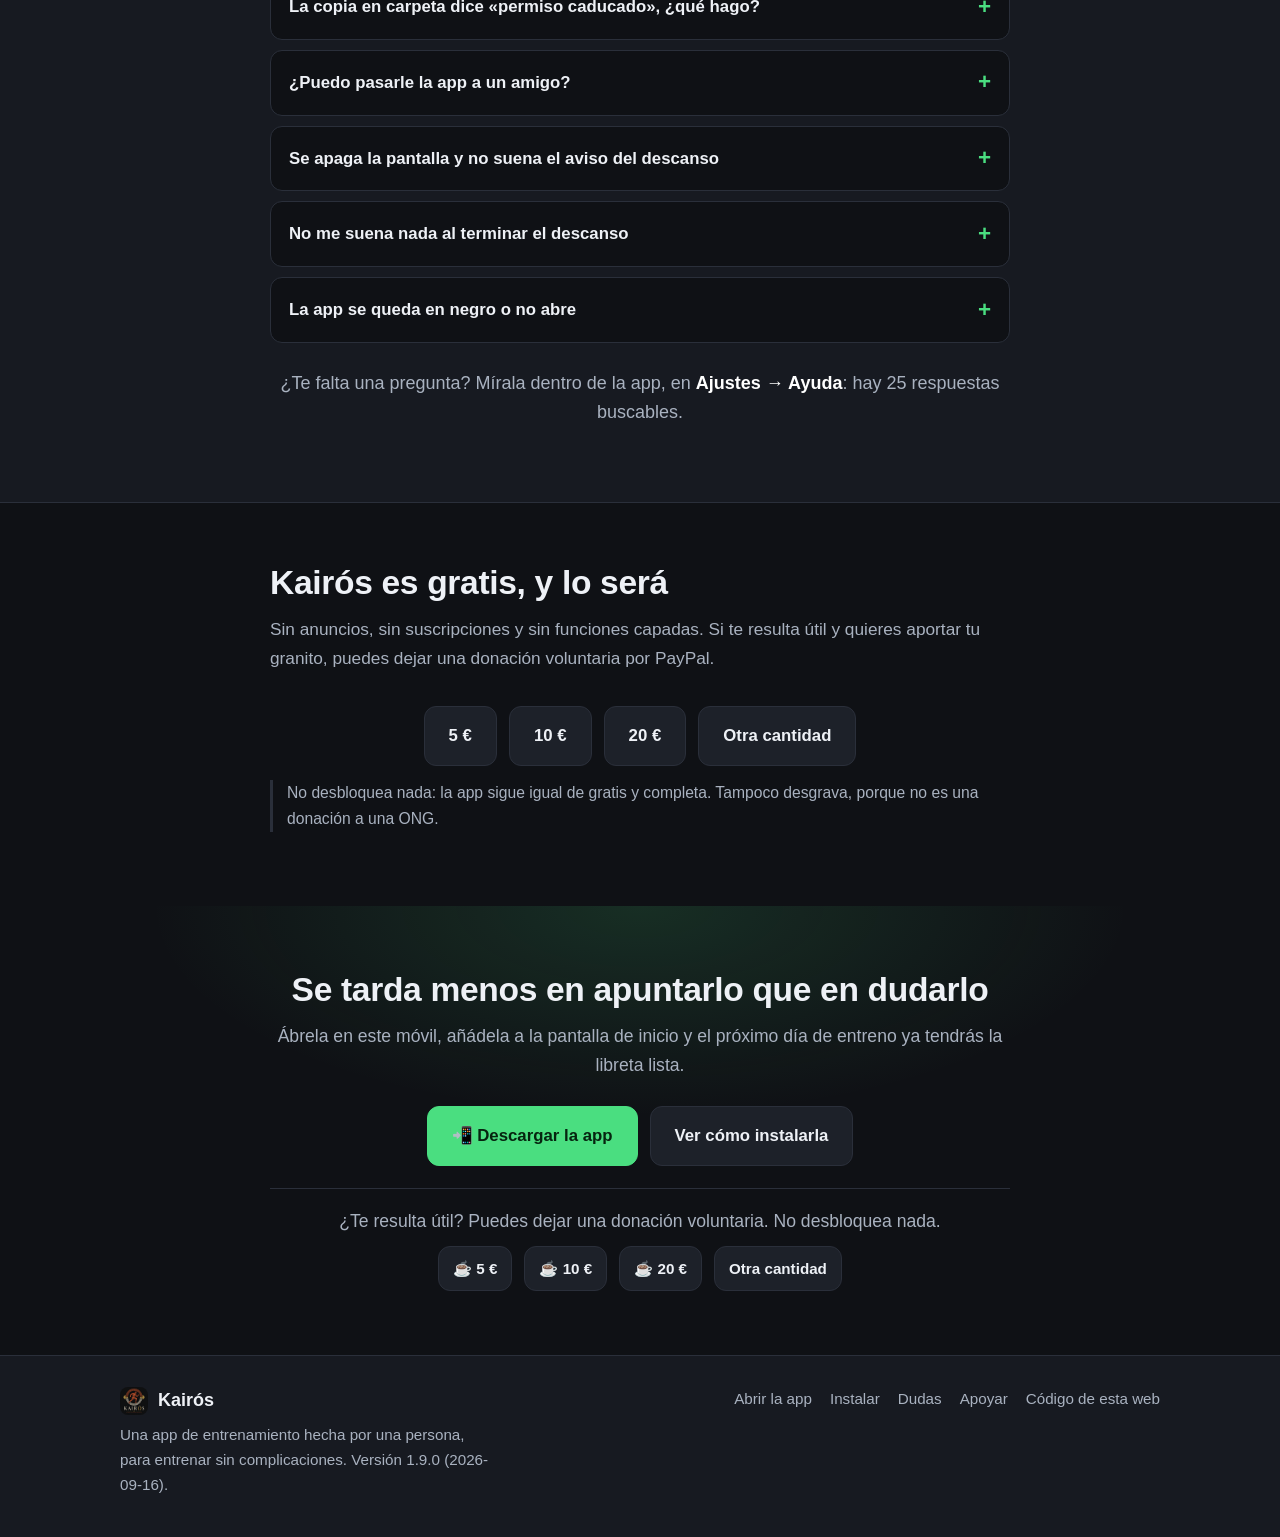
==== commit e036e941: "﻿Botones de donacion junto a cada descarga, y la direccion oculta Tres cambios pedidos, tal cual:  -" ====
--- a/index.html
+++ b/index.html
@@ -1,5 +1,5 @@
 <!doctype html>
-<html lang="es" class="sin-js">
+<html lang="es">
   <head>
     <meta charset="UTF-8" />
     <meta name="viewport" content="width=device-width, initial-scale=1.0, viewport-fit=cover" />
@@ -60,15 +60,6 @@
     <link rel="apple-touch-icon" href="./assets/icono-192.png" />
     <link rel="stylesheet" href="./styles.css" />
     <link rel="preload" as="image" href="./assets/inicio.jpg" />
-
-    <!--
-      Marca desde el primer instante (sin parpadeo) si el visitante viene de un iPhone, para
-      resaltar la pestaña de instalacion que le sirve. Solo cambia una clase de estilo.
-    -->
-    <script>
-      document.documentElement.className =
-        /iPhone|iPad|iPod/i.test(navigator.userAgent) ? 'es-ios' : 'no-ios'
-    </script>
   </head>
 
   <body>
@@ -112,7 +103,7 @@
                 id="abrir-app"
                 href="https://oscarmestre2011.github.io/gymlog/"
               >
-                Abrir Kairós en este móvil
+                📲 Descargar la app
               </a>
               <!-- Este boton lo ensenya main.js solo si el navegador ofrece instalar de verdad.
                    Empieza oculto: si no hay JavaScript no aparece nunca, y quedan los pasos.
@@ -127,6 +118,9 @@
               Si no aparece el aviso, tranquilidad: se instala igual desde el menú del navegador.
               <a href="#instalar">Míralo aquí abajo</a>.
             </p>
+
+            <!-- Apoyo voluntario, junto al boton de descarga. Lo rellena main.js con apoyo.json. -->
+            <div class="apoyo-linea" id="apoyo-linea-portada" hidden></div>
 
             <ul class="senales">
               <li><span aria-hidden="true">✓</span> Sin cuenta y sin contraseña</li>
@@ -323,16 +317,24 @@
             <input type="radio" name="plataforma" id="p-android" class="pestana-radio" checked />
             <input type="radio" name="plataforma" id="p-ios" class="pestana-radio" />
             <div class="pestanas-botones">
-              <label for="p-android">Android <span class="marca-recomendado solo-android">tu móvil</span></label>
-              <label for="p-ios">iPhone <span class="marca-recomendado solo-ios">tu móvil</span></label>
+              <label for="p-android">Android</label>
+              <label for="p-ios">iPhone</label>
             </div>
 
             <div class="pestana-panel panel-android">
               <ol class="pasos">
                 <li>
                   <strong>Abre el enlace en Chrome.</strong> En el mismo móvil donde vas a
-                  entrenar:
-                  <a href="https://oscarmestre2011.github.io/gymlog/">oscarmestre2011.github.io/gymlog</a>
+                  entrenar. Aquí lo tienes, sin que aparezca la dirección por medio:
+                  <span class="acciones">
+                    <a
+                      class="btn btn-primary"
+                      href="https://oscarmestre2011.github.io/gymlog/"
+                      id="descarga-android"
+                    >
+                      📲 Descargar la app
+                    </a>
+                  </span>
                 </li>
                 <li>
                   <strong>Toca el menú de los tres puntos</strong> (arriba a la derecha) y elige
@@ -372,6 +374,9 @@
               </p>
             </div>
           </div>
+
+          <!-- Apoyo voluntario, al final de los pasos de instalación. -->
+          <div class="apoyo-linea" id="apoyo-linea-instalar" hidden></div>
         </div>
       </section>
 
@@ -417,6 +422,9 @@
               </p>
             </article>
           </div>
+
+          <!-- Apoyo voluntario, aqui es donde se cuenta que no hay anuncios ni suscripciones. -->
+          <div class="apoyo-linea" id="apoyo-linea-datos" hidden></div>
         </div>
       </section>
 
@@ -484,7 +492,9 @@
             <h2 id="apoyo-titulo">Kairós es gratis, y lo será</h2>
             <p id="apoyo-texto"></p>
           </header>
-          <p class="acciones acciones-centro" id="apoyo-botones"></p>
+          <p class="acciones acciones-centro" id="apoyo-botones">
+            <!-- Lo rellena main.js con publicar/apoyo.json. -->
+          </p>
           <p class="apunte" id="apoyo-aclaracion"></p>
         </div>
       </section>
@@ -496,12 +506,15 @@
           <p>
             Ábrela en este móvil, añádela a la pantalla de inicio y el próximo día de entreno ya
             tendrás la libreta lista.
-          </p>          <p class="acciones acciones-centro">
+          </p>
+          <p class="acciones acciones-centro">
             <a class="btn btn-primary btn-grande" href="https://oscarmestre2011.github.io/gymlog/">
-              Abrir Kairós
+              📲 Descargar la app
             </a>
             <a class="btn btn-grande" href="#instalar">Ver cómo instalarla</a>
           </p>
+          <!-- Apoyo voluntario, junto al boton final de descarga. -->
+          <div class="apoyo-linea" id="apoyo-linea-cierre" hidden></div>
         </div>
       </section>
     </main>
--- a/styles.css
+++ b/styles.css
@@ -603,23 +603,6 @@
   background: var(--bg-elev-2);
 }
 
-.marca-recomendado {
-  display: none;
-  font-size: 0.72rem;
-  font-weight: 700;
-  text-transform: uppercase;
-  letter-spacing: 0.06em;
-  color: var(--accent-ink);
-  background: var(--accent);
-  border-radius: 99px;
-  padding: 2px 8px;
-}
-
-.es-ios .solo-ios,
-.no-ios .solo-android {
-  display: inline-flex;
-}
-
 #p-android:checked ~ .pestanas-botones label[for='p-android'],
 #p-ios:checked ~ .pestanas-botones label[for='p-ios'] {
   background: var(--accent);
@@ -687,6 +670,38 @@
   margin-top: 26px;
 }
 
+/* ------------------------ apoyo voluntario (donaciones) ---------------------- */
+
+/*
+ * Los botones de donacion aparecen en varios sitios, siempre pegados a un boton de descarga o de
+ * abrir la app. Van pequenos y en boton fantasma para que se vean como un detalle y no compitan
+ * con el boton principal: si la donacion parece lo mas importante de la pagina, espanta.
+ */
+.apoyo-linea {
+  display: flex;
+  flex-wrap: wrap;
+  align-items: center;
+  justify-content: center;
+  gap: 10px 12px;
+  margin-top: 22px;
+  padding-top: 18px;
+  border-top: 1px solid var(--border);
+  color: var(--text-dim);
+  font-size: 0.95rem;
+  text-align: center;
+}
+
+.apoyo-linea p {
+  margin: 0;
+  flex: 1 1 100%;
+}
+
+.btn-apoyo {
+  padding: 9px 14px;
+  font-size: 0.95rem;
+  min-height: 0;
+}
+
 /* ----------------------------------- datos ---------------------------------- */
 
 .rejilla-datos {
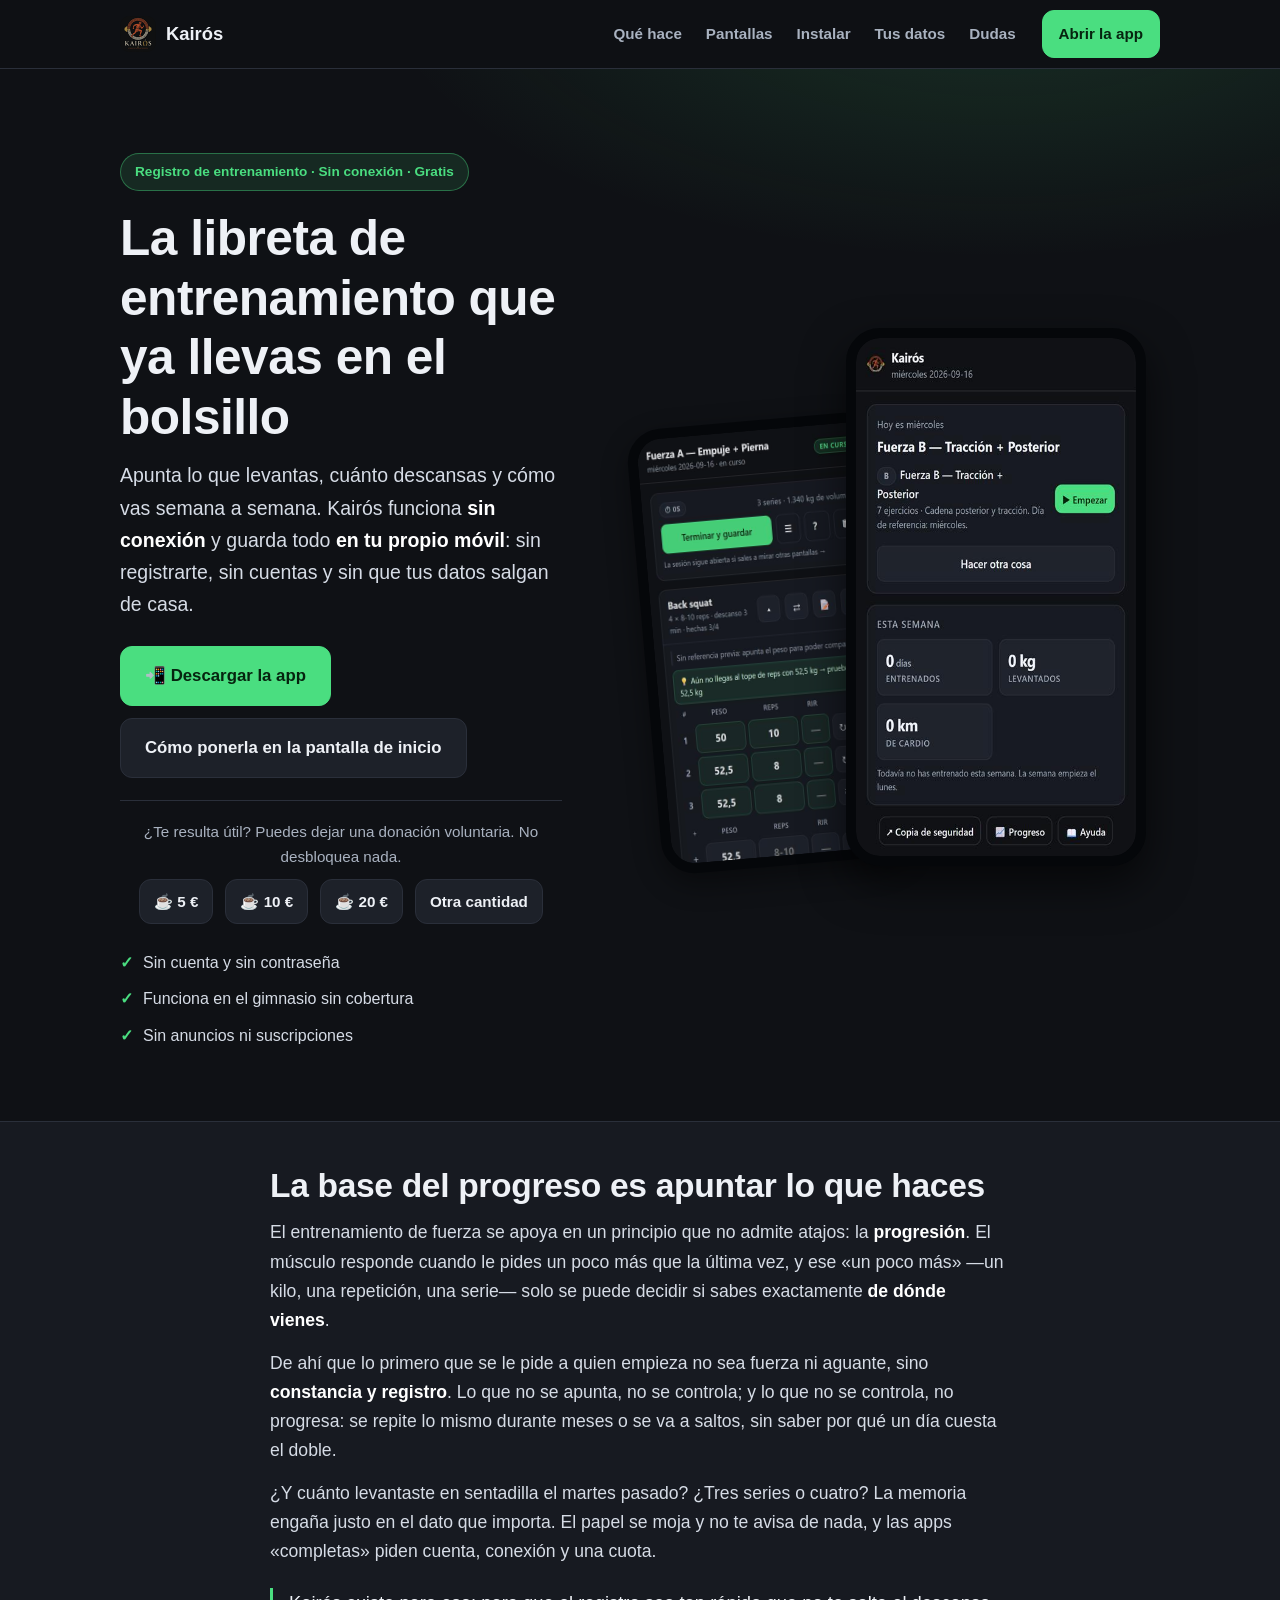
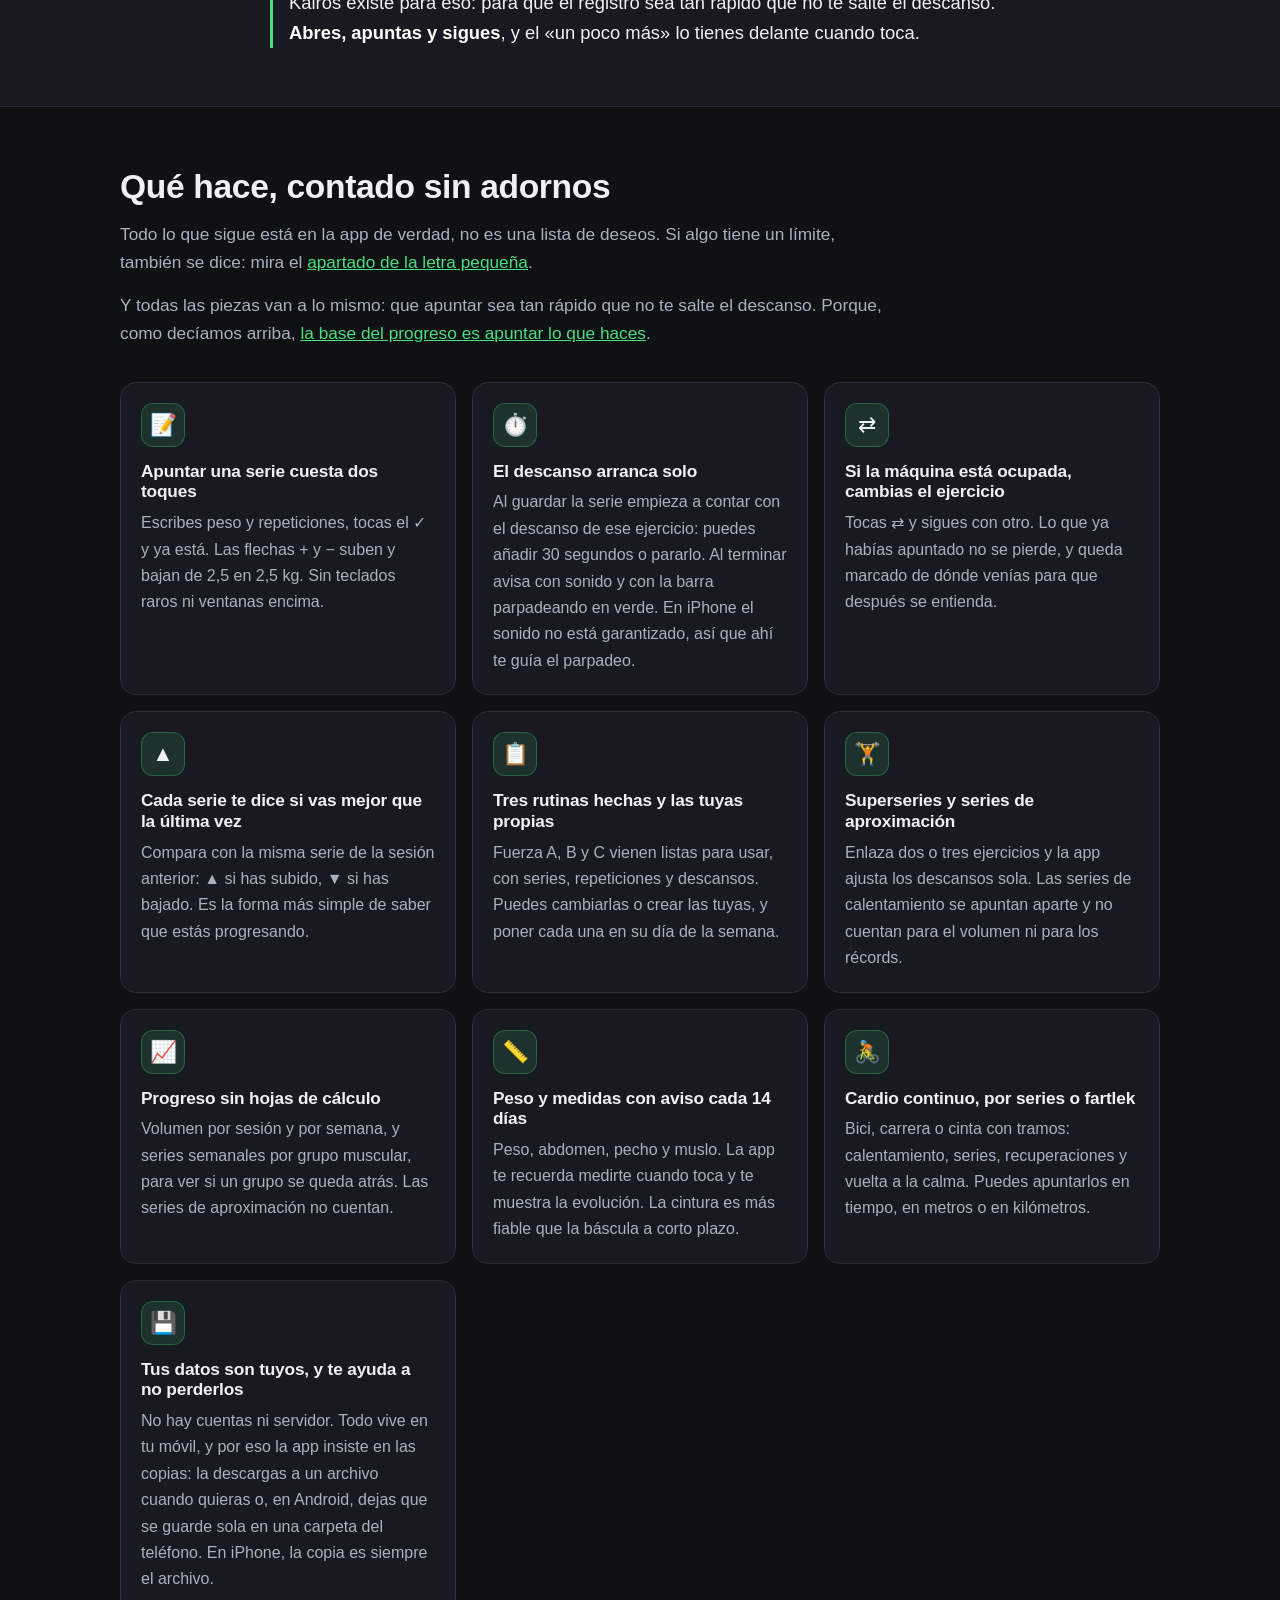
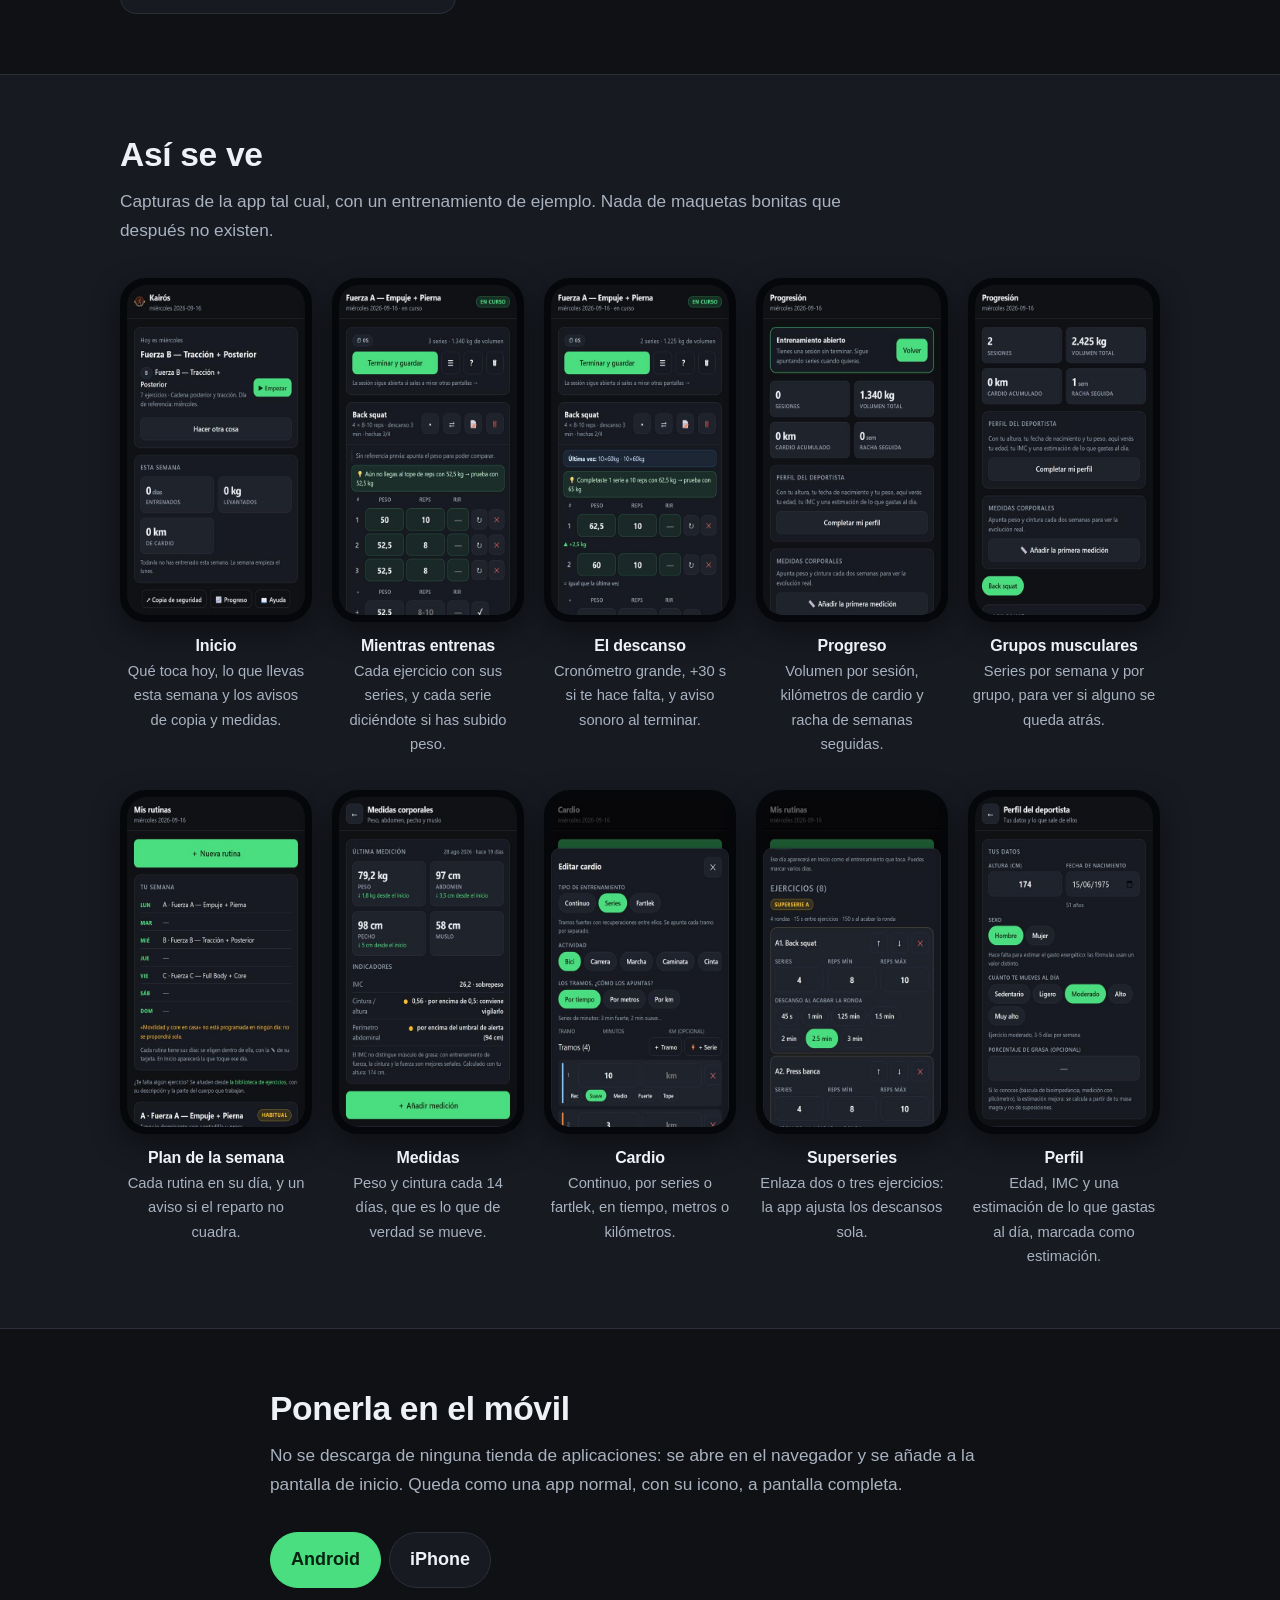
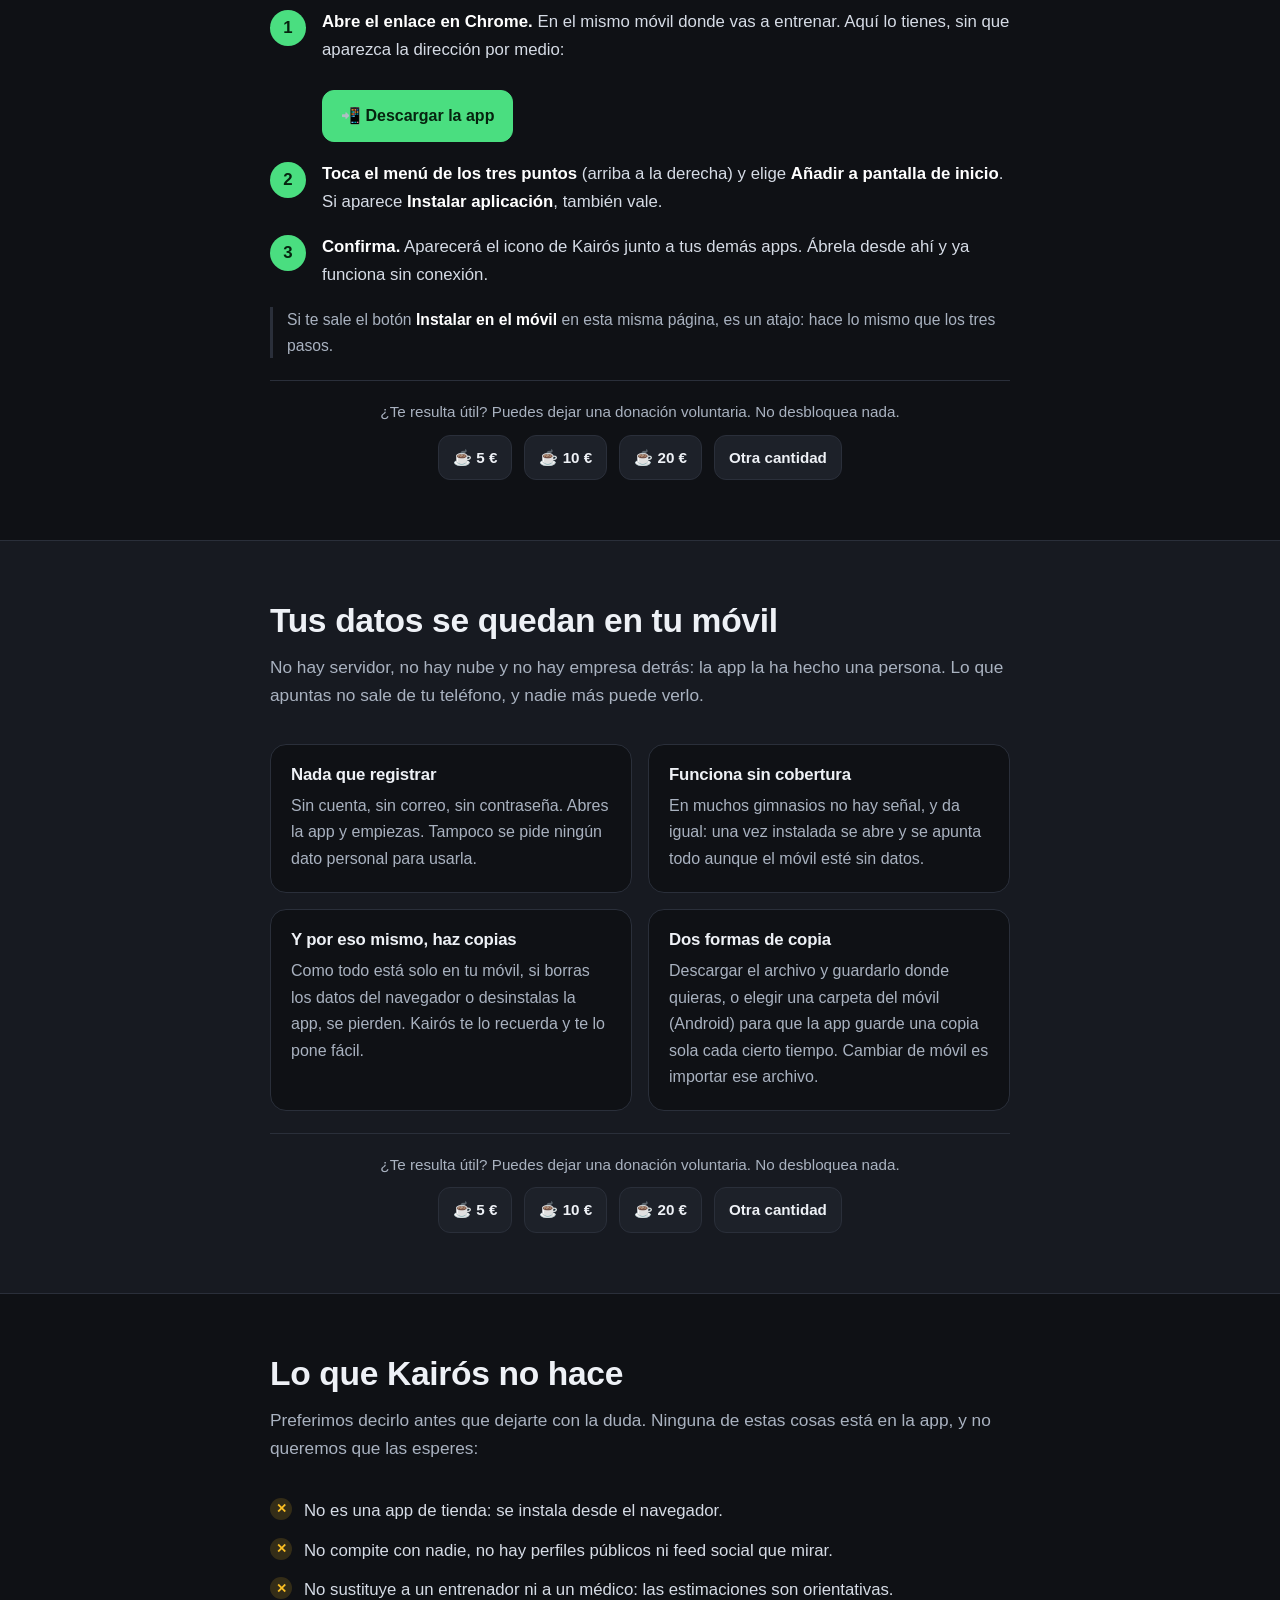
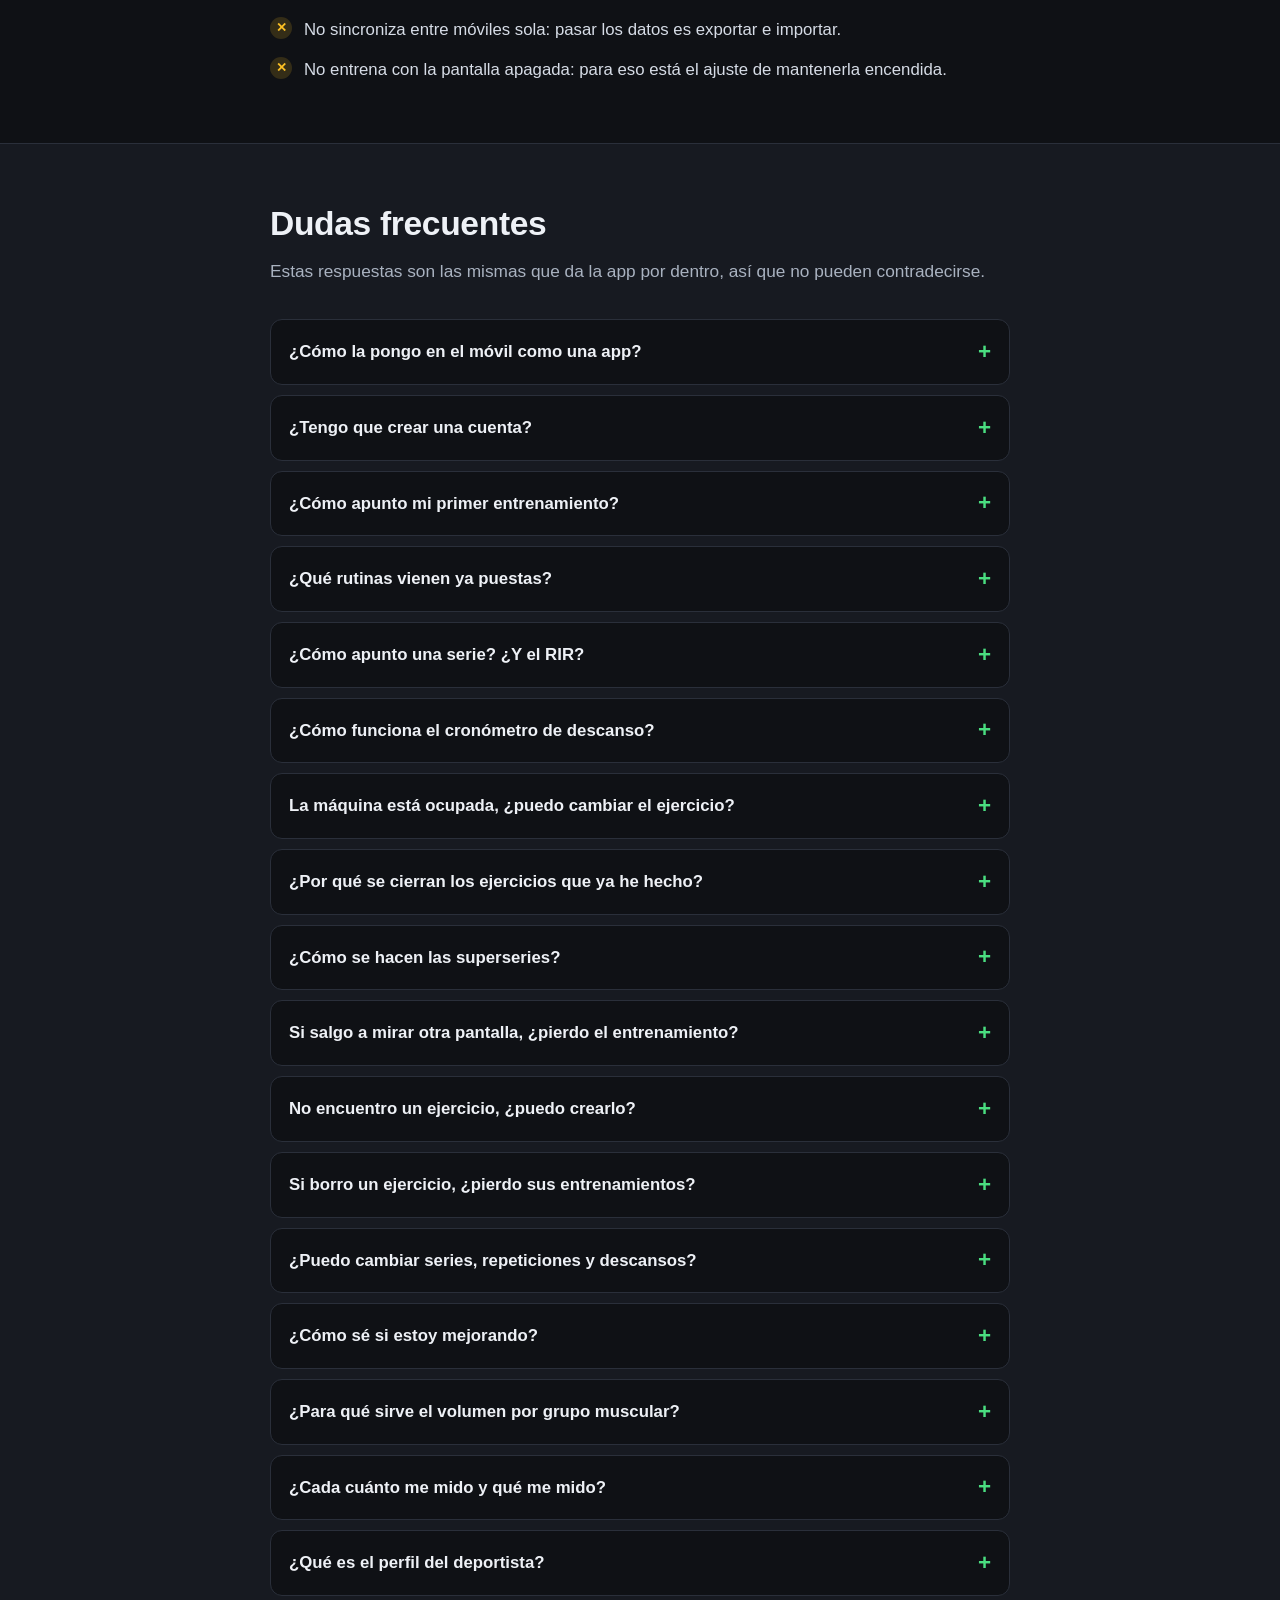
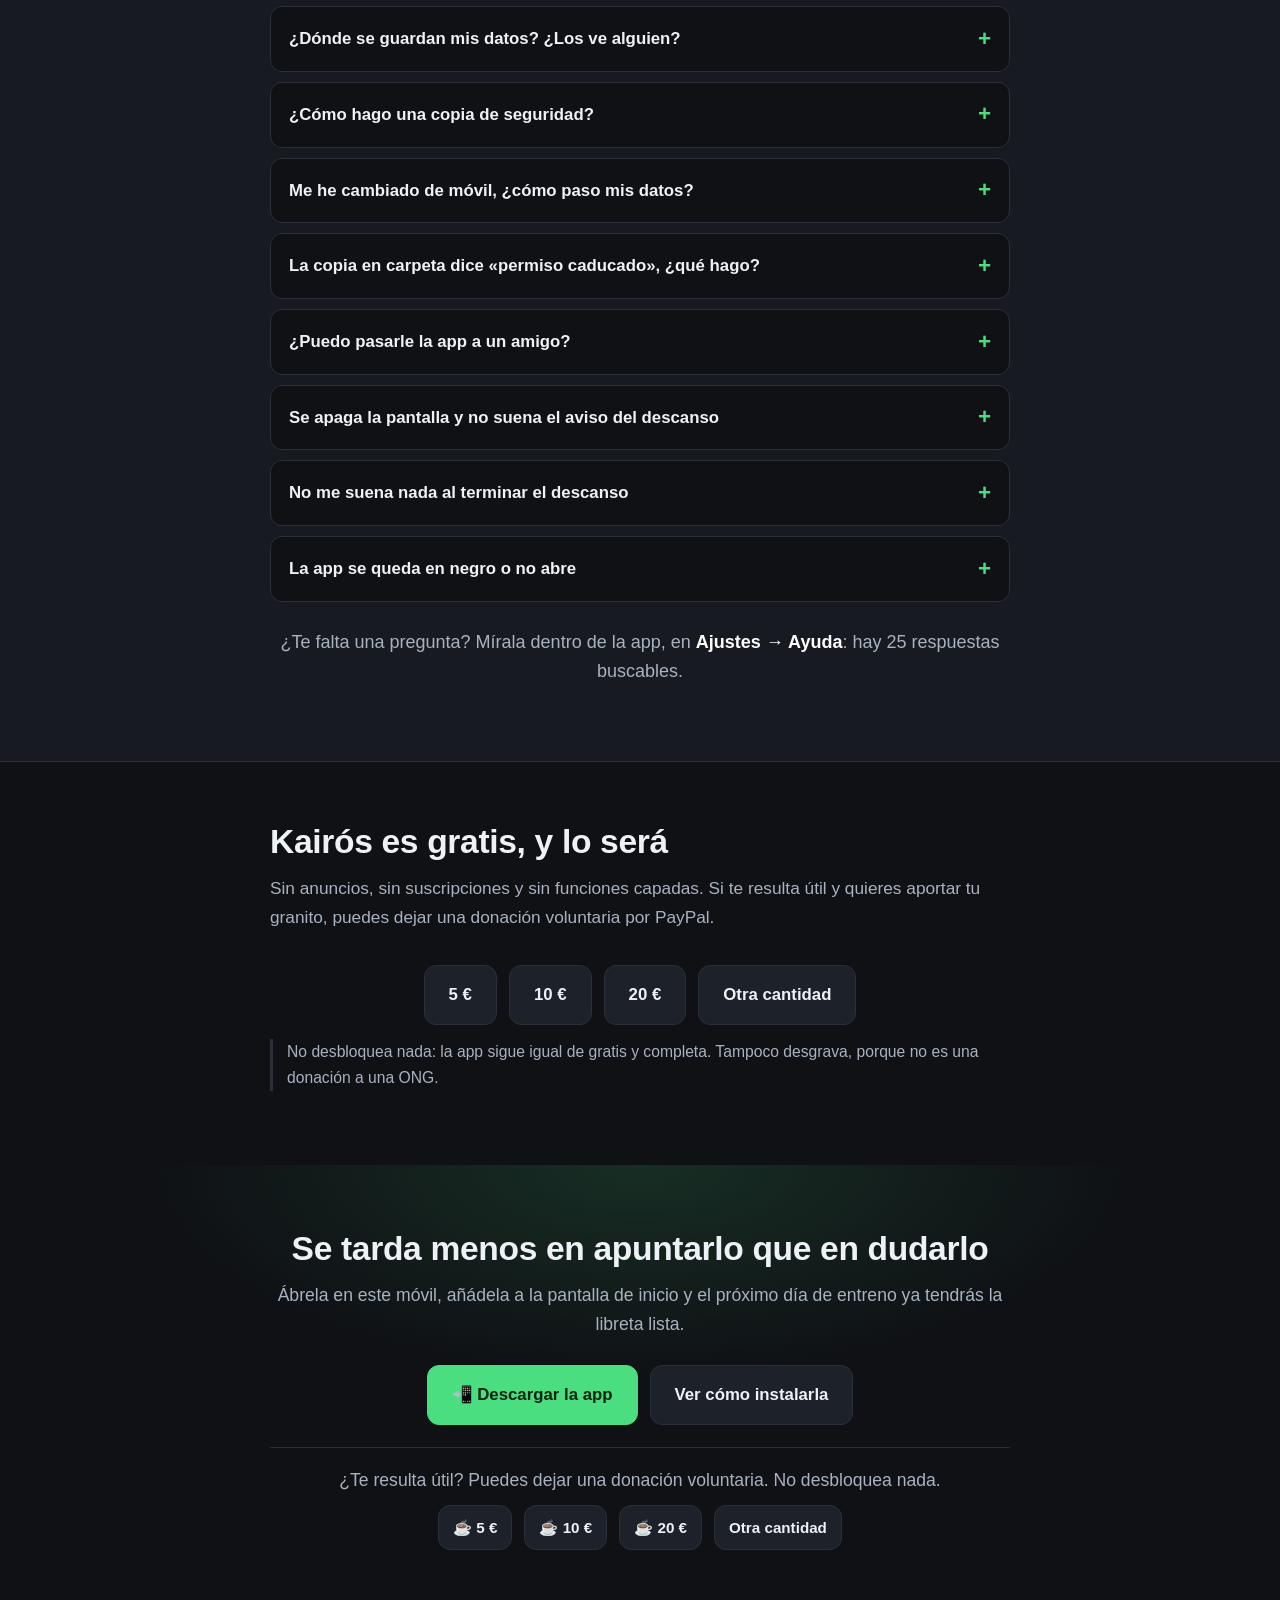
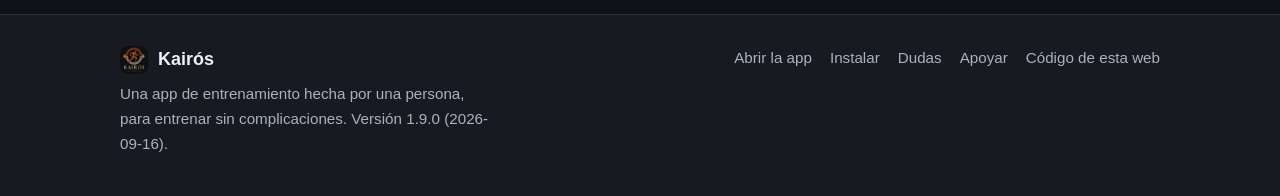
==== commit 1d9d0d39: "﻿El argumento pasa a ser el principio de progresion, no la memoria La seccion del problema decia "El" ====
--- a/index.html
+++ b/index.html
@@ -155,21 +155,29 @@
       </section>
 
       <!-- ------------------------------- problema ------------------------------ -->
-      <section class="franja">
-        <div class="contenedor texto-largo">
-          <h2>El problema no es entrenar. Es acordarse</h2>
+      <section class="franja" id="progresion">
+        <div class="contenedor texto-largo">
+          <h2>La base del progreso es apuntar lo que haces</h2>
           <p>
-            ¿Cuánto levantaste en sentadilla el martes pasado? ¿Tres series o cuatro? La memoria
-            engaña, y el móvil tampoco ayuda: entre desbloquear, buscar la nota, escribir con el
-            teclado pequeño y que se apague la pantalla, se te va el descanso.
+            El entrenamiento de fuerza se apoya en un principio que no admite atajos: la
+            <strong>progresión</strong>. El músculo responde cuando le pides un poco más que la última
+            vez, y ese «un poco más» —un kilo, una repetición, una serie— solo se puede decidir si
+            sabes exactamente <strong>de dónde vienes</strong>.
           </p>
           <p>
-            La alternativa de siempre es el papel, pero en el gimnasio se moja, se pierde y no te
-            dice si has mejorado. Y las apps «completas» piden cuenta, conexión y una cuota.
+            De ahí que lo primero que se le pide a quien empieza no sea fuerza ni aguante, sino
+            <strong>constancia y registro</strong>. Lo que no se apunta, no se controla; y lo que no se
+            controla, no progresa: se repite lo mismo durante meses o se va a saltos, sin saber por qué
+            un día cuesta el doble.
+          </p>
+          <p>
+            ¿Y cuánto levantaste en sentadilla el martes pasado? ¿Tres series o cuatro? La memoria
+            engaña justo en el dato que importa. El papel se moja y no te avisa de nada, y las apps
+            «completas» piden cuenta, conexión y una cuota.
           </p>
           <p class="remate">
-            Kairós es lo contrario: <strong>abres, apuntas y sigues</strong>. Y si algún día quieres
-            mirar atrás, ahí está todo lo que has hecho.
+            Kairós existe para eso: para que el registro sea tan rápido que no te salte el descanso.
+            <strong>Abres, apuntas y sigues</strong>, y el «un poco más» lo tienes delante cuando toca.
           </p>
         </div>
       </section>
@@ -183,6 +191,11 @@
               Todo lo que sigue está en la app de verdad, no es una lista de deseos. Si algo tiene
               un límite, también se dice: mira el
               <a href="#letra-pequena">apartado de la letra pequeña</a>.
+            </p>
+            <p>
+              Y todas las piezas van a lo mismo: que apuntar sea tan rápido que no te salte el
+              descanso. Porque, como decíamos arriba,
+              <a href="#progresion">la base del progreso es apuntar lo que haces</a>.
             </p>
           </header>
 
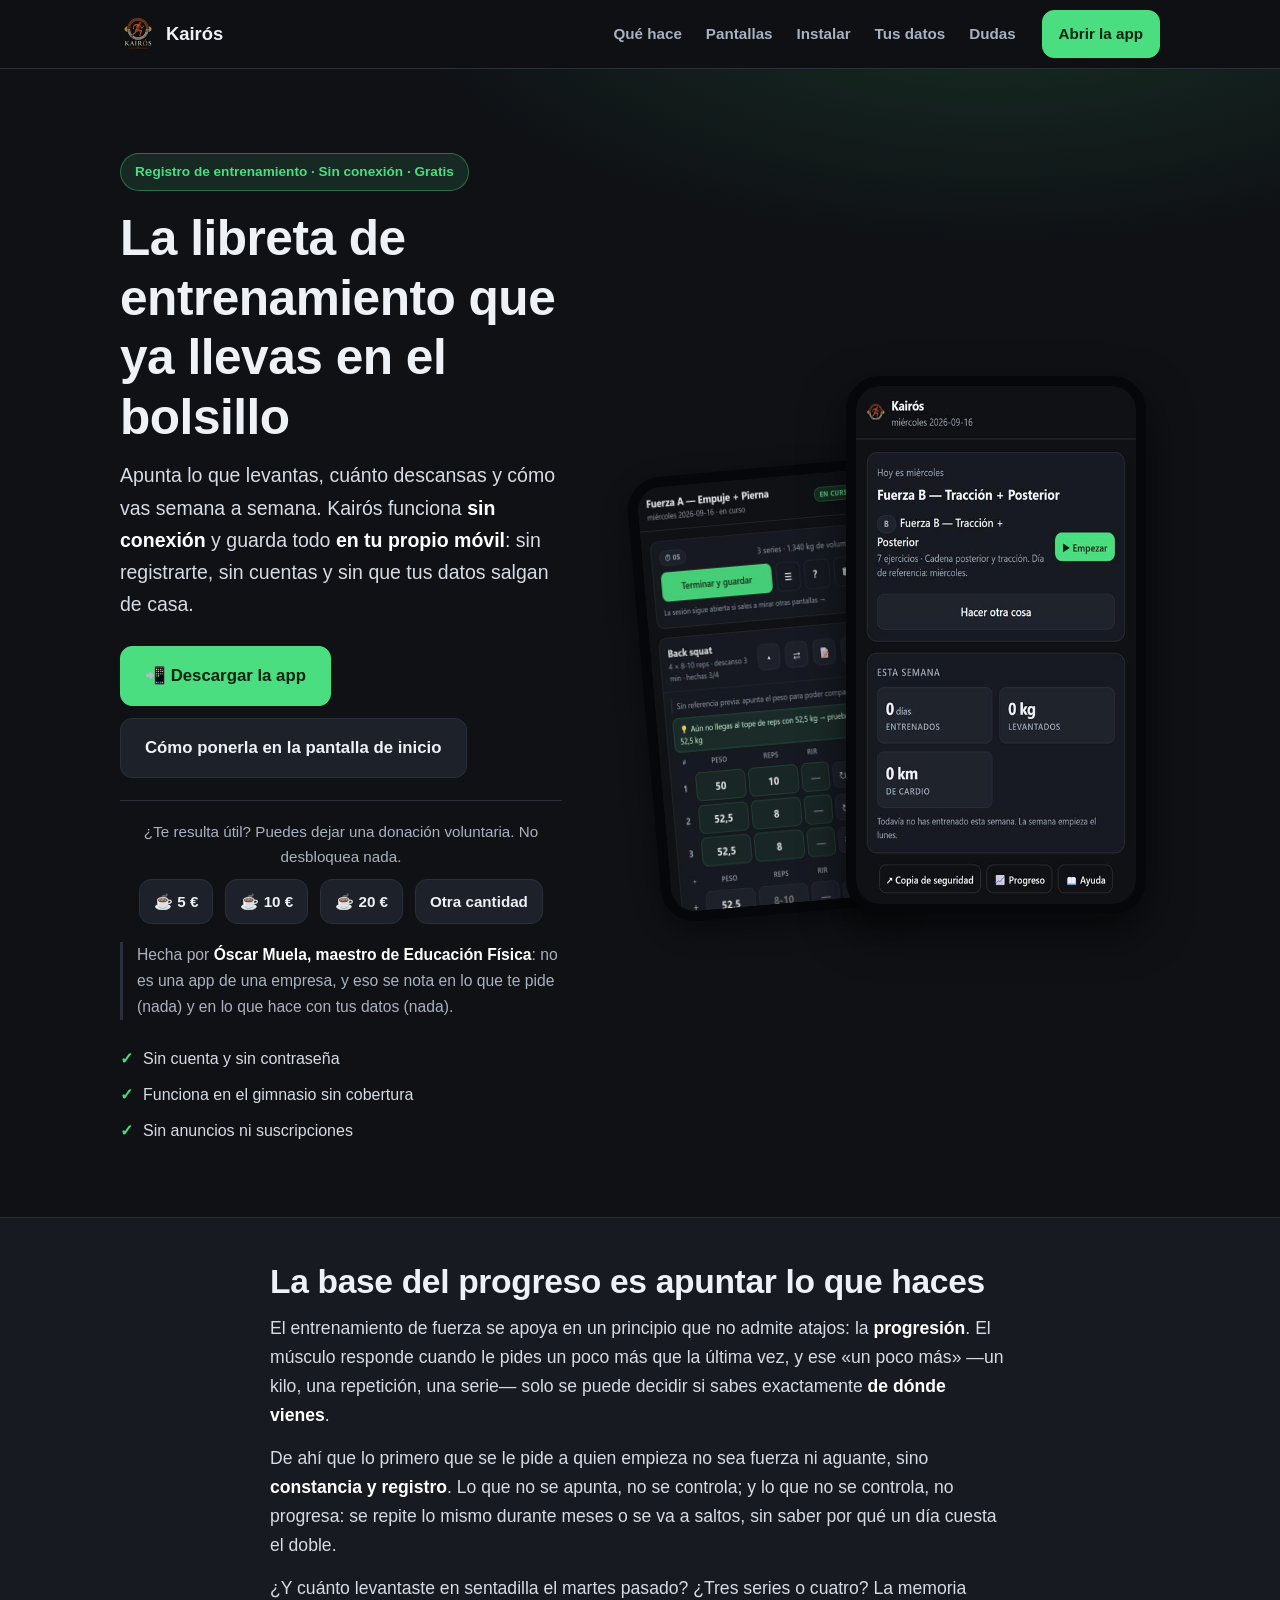
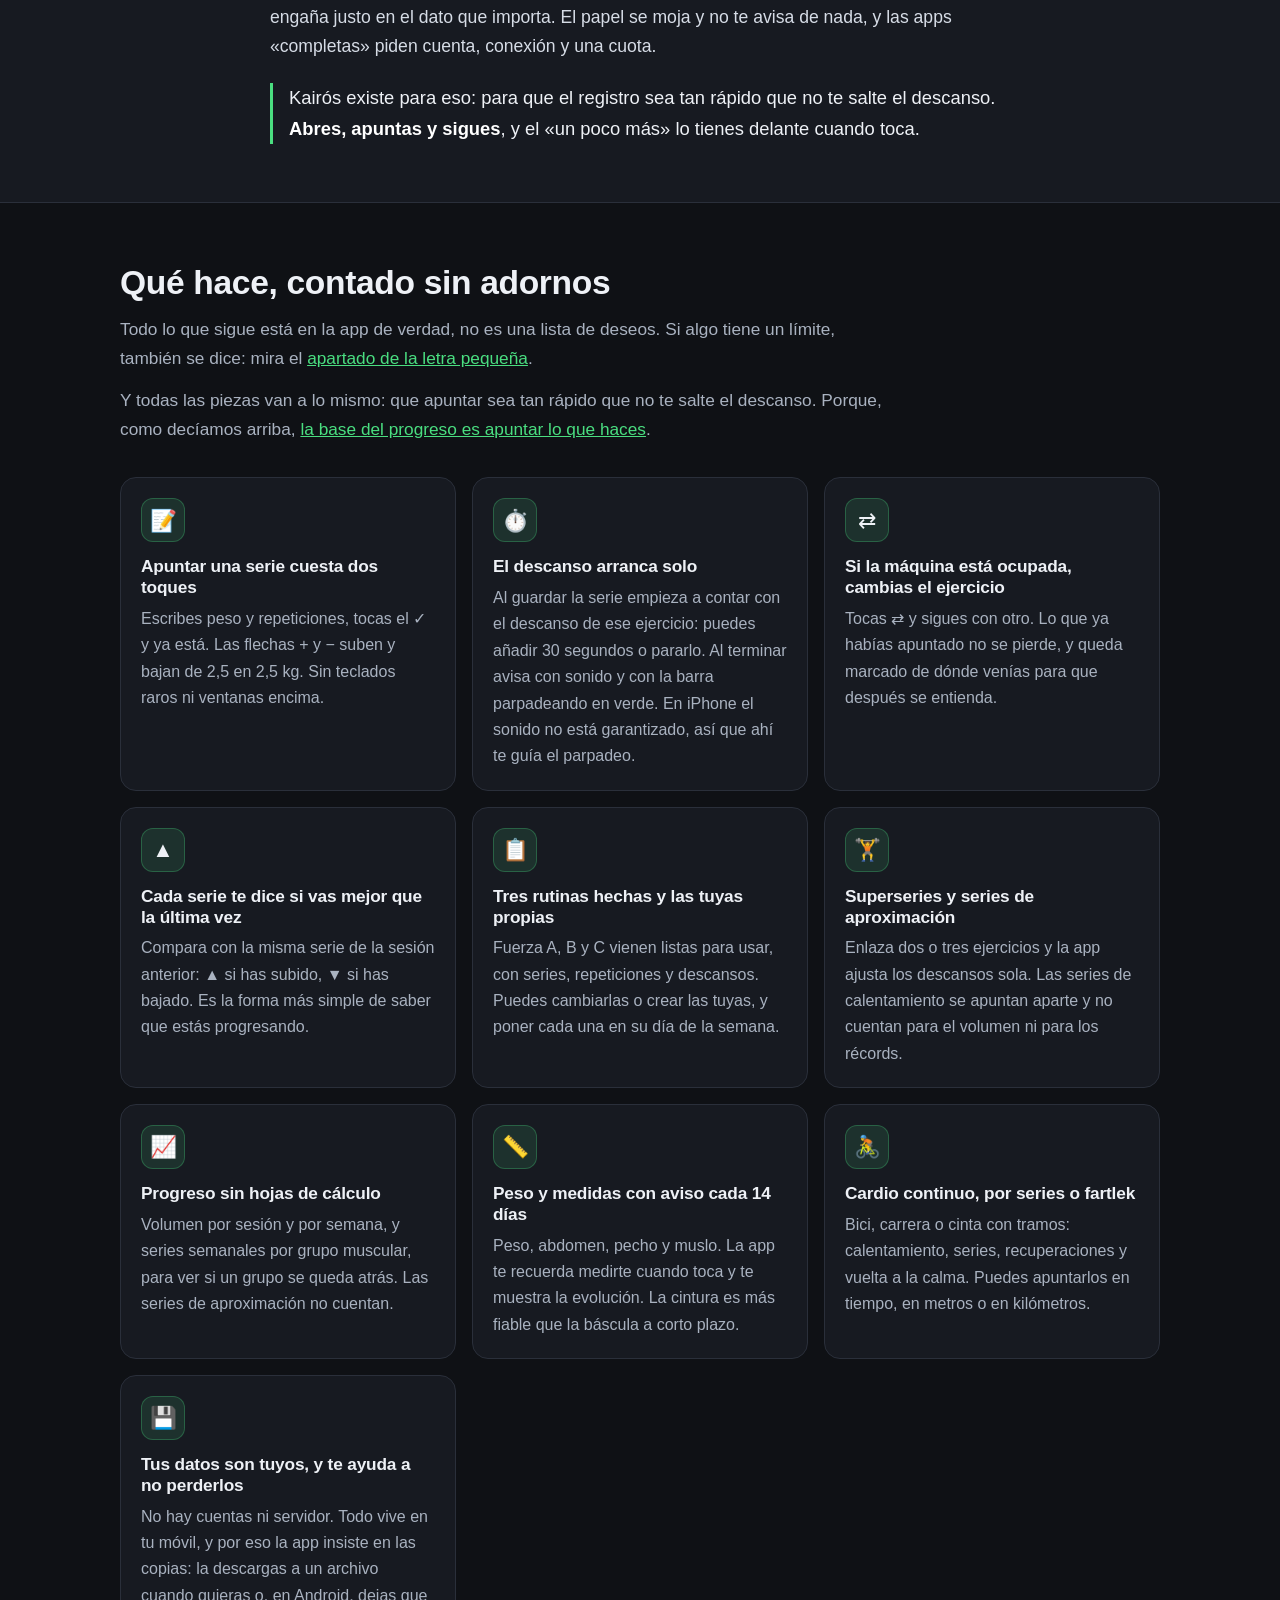
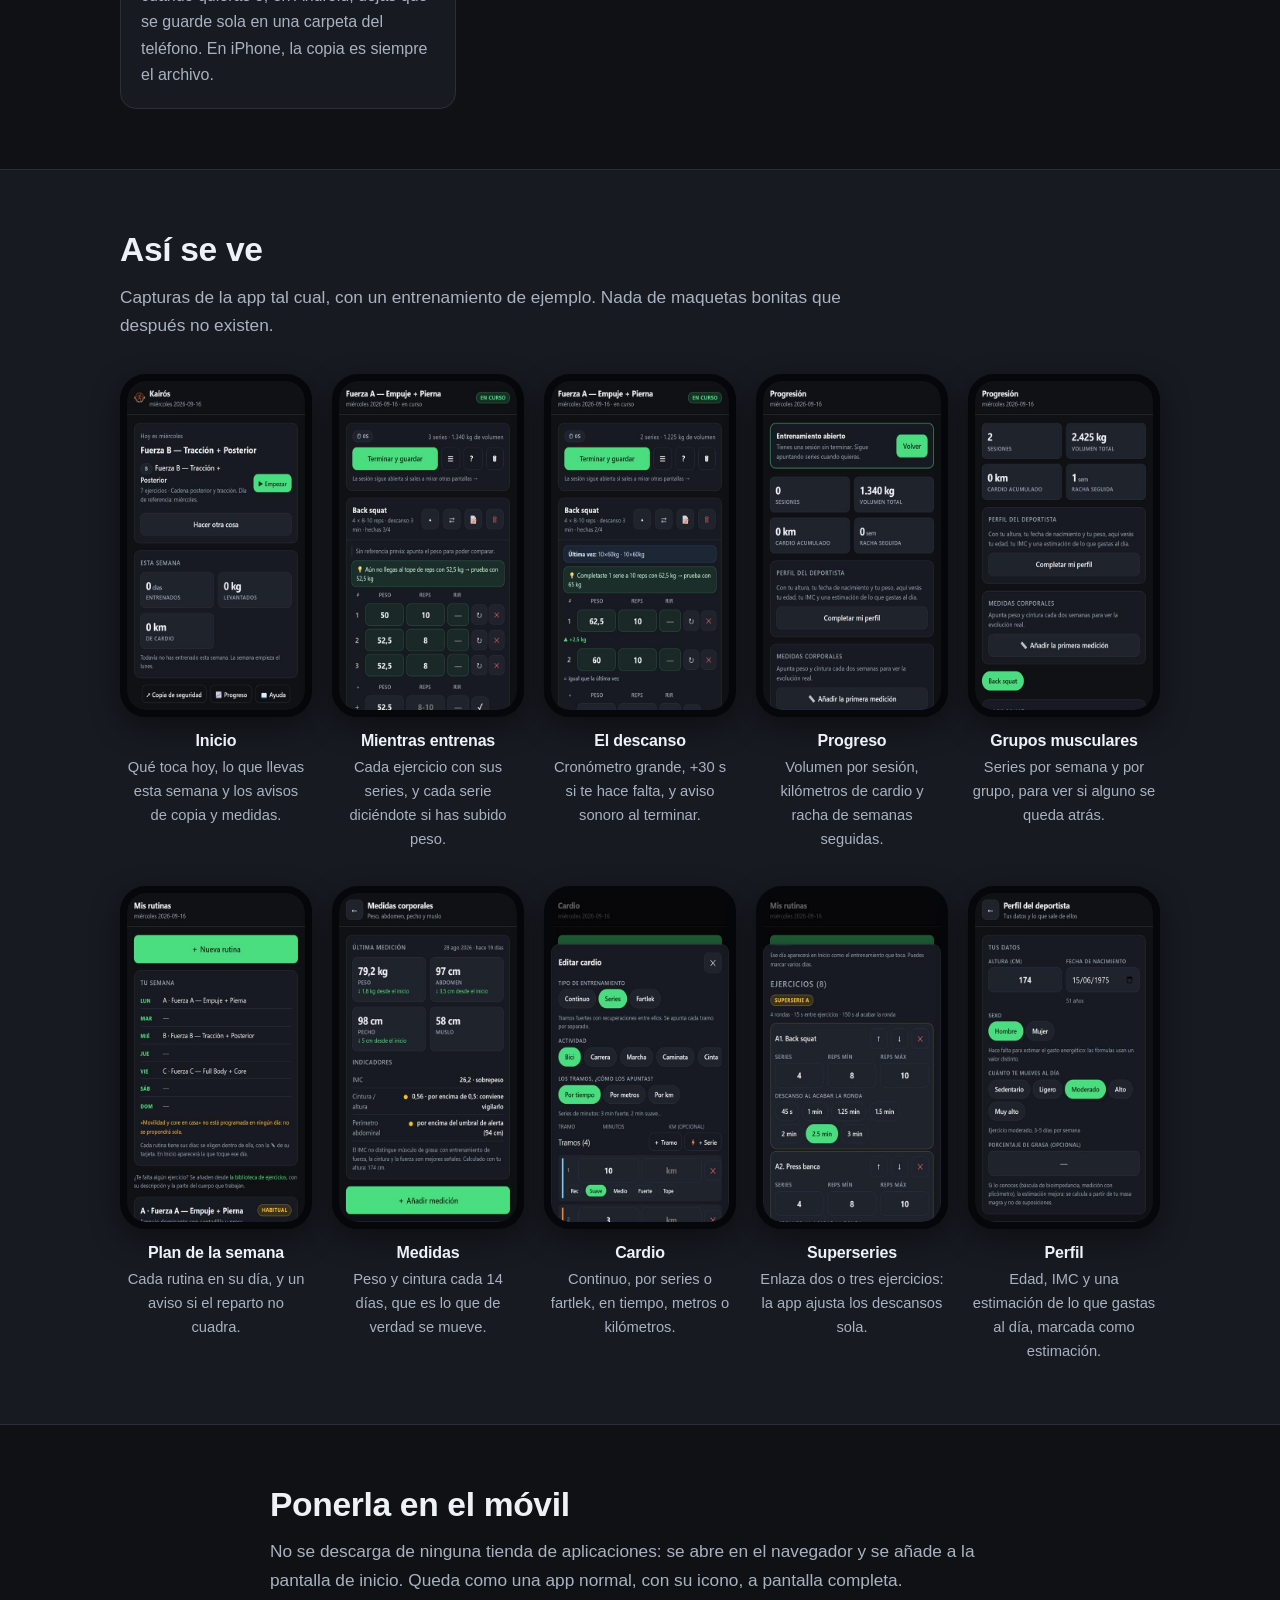
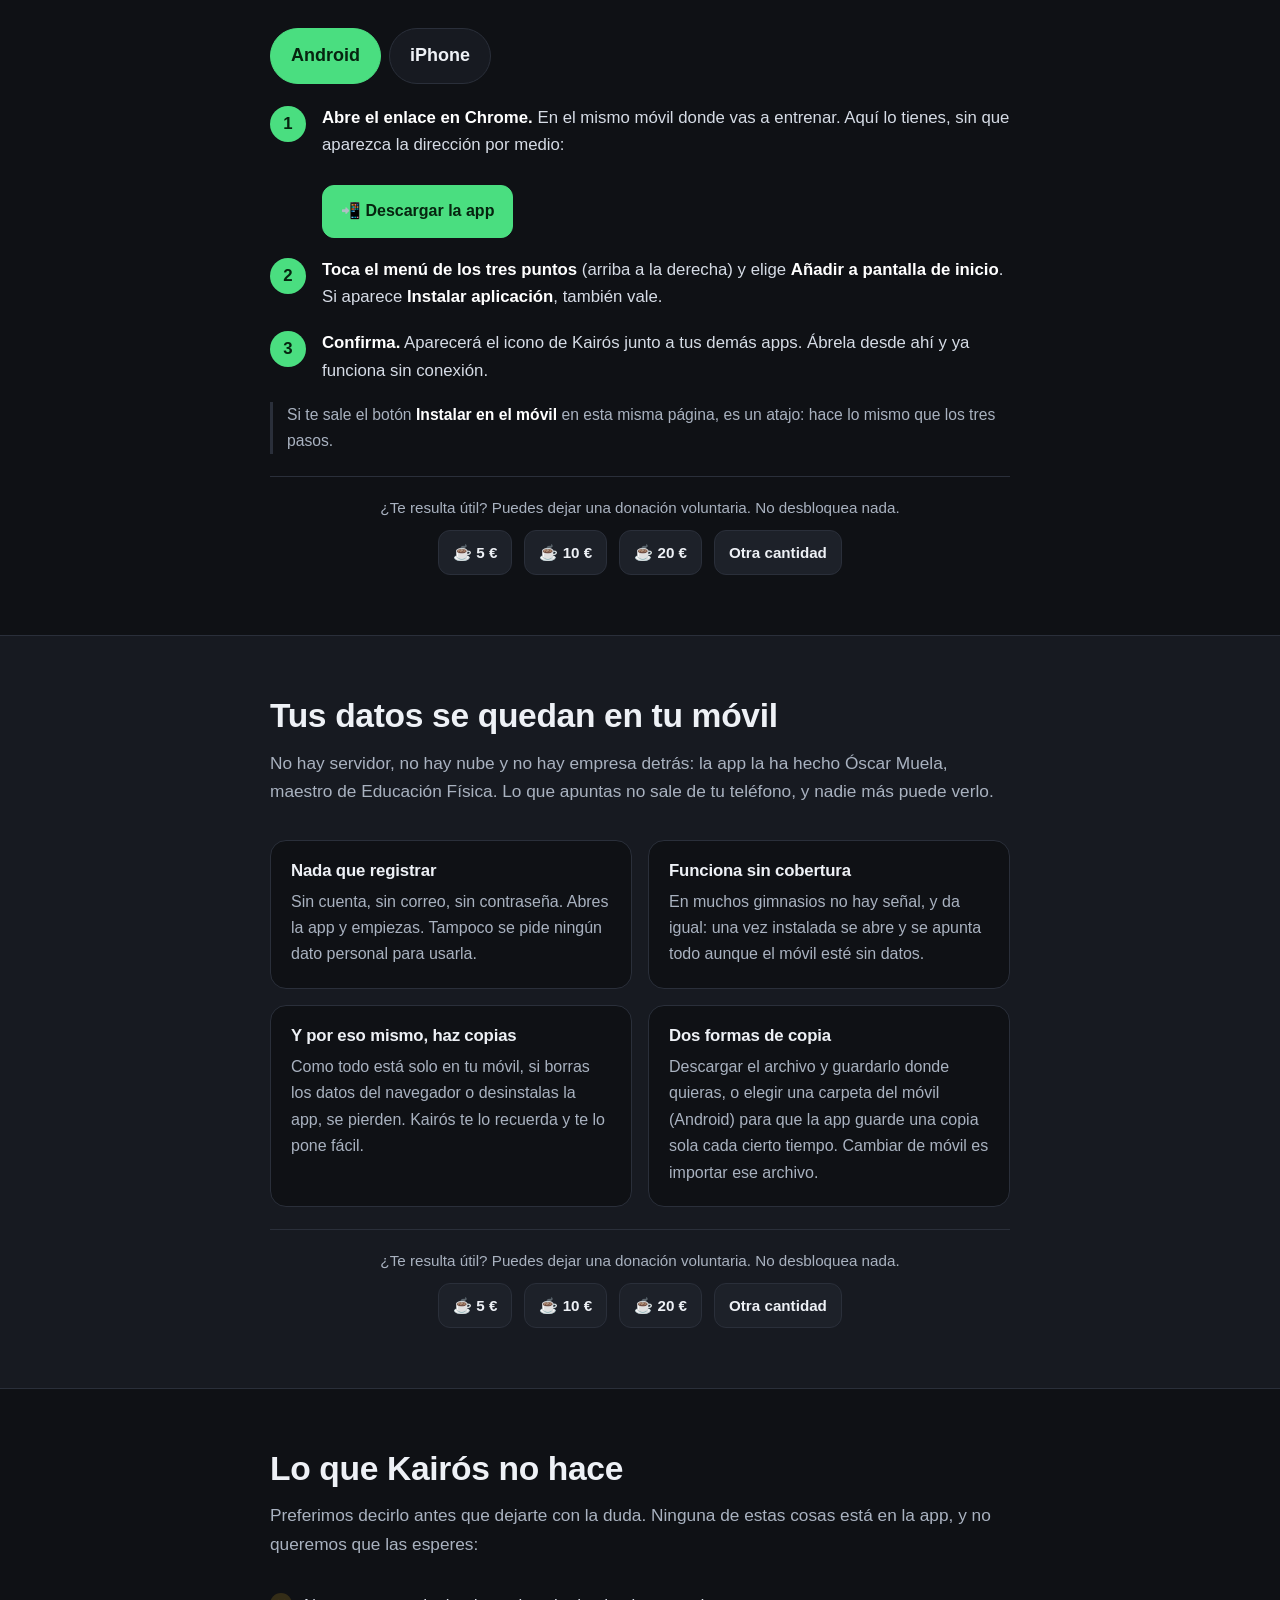
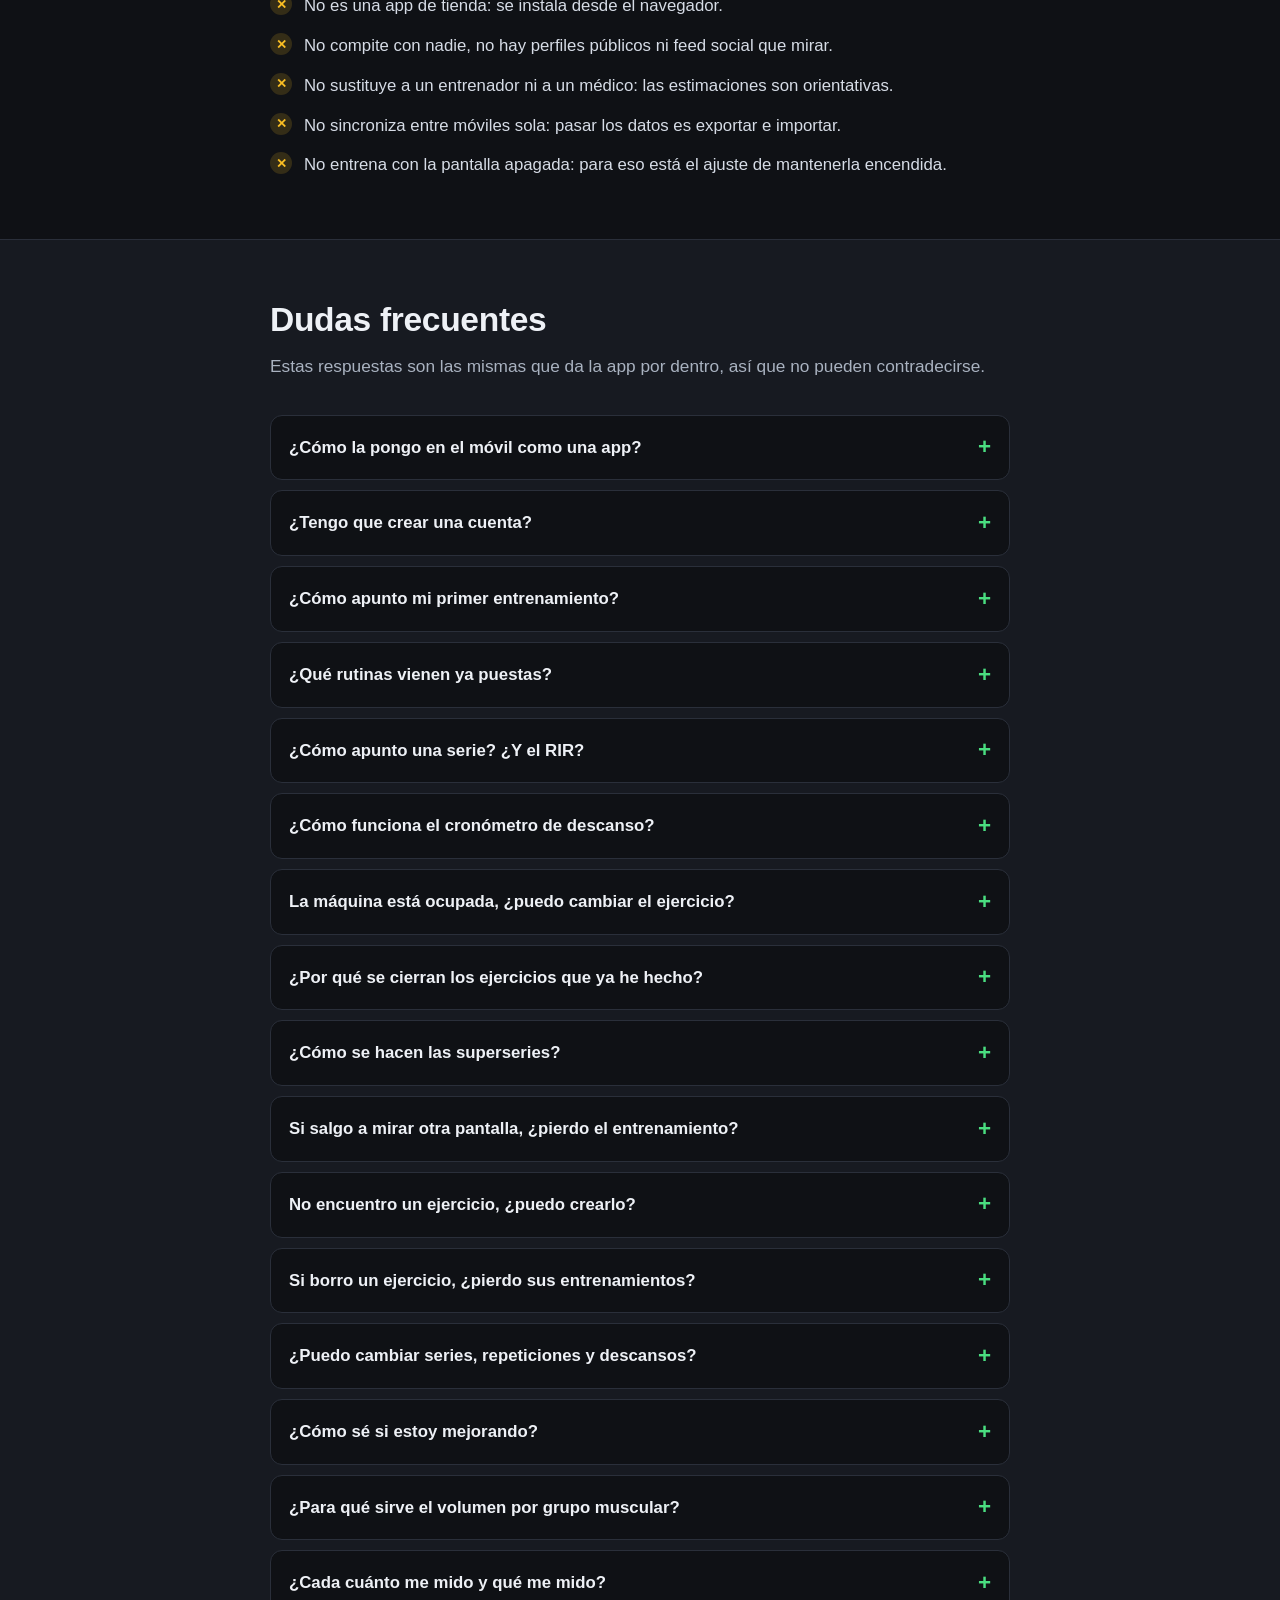
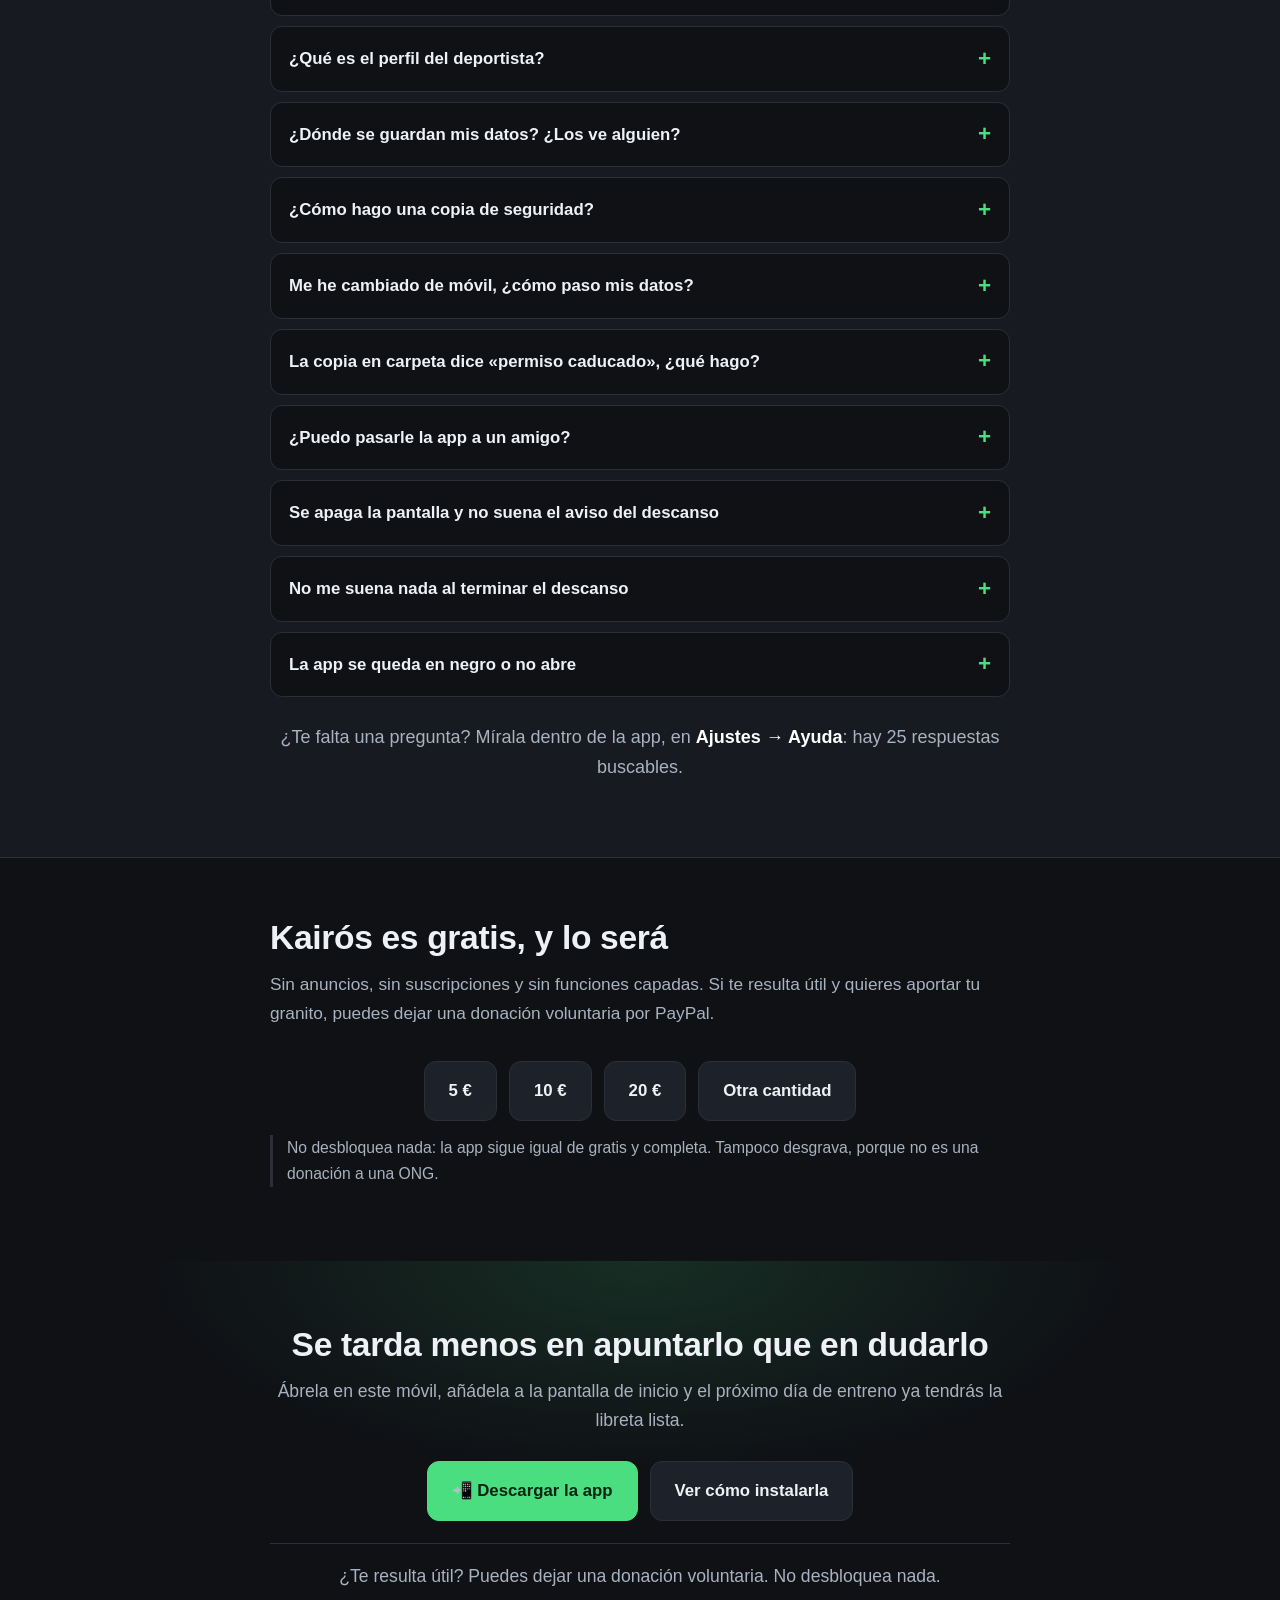
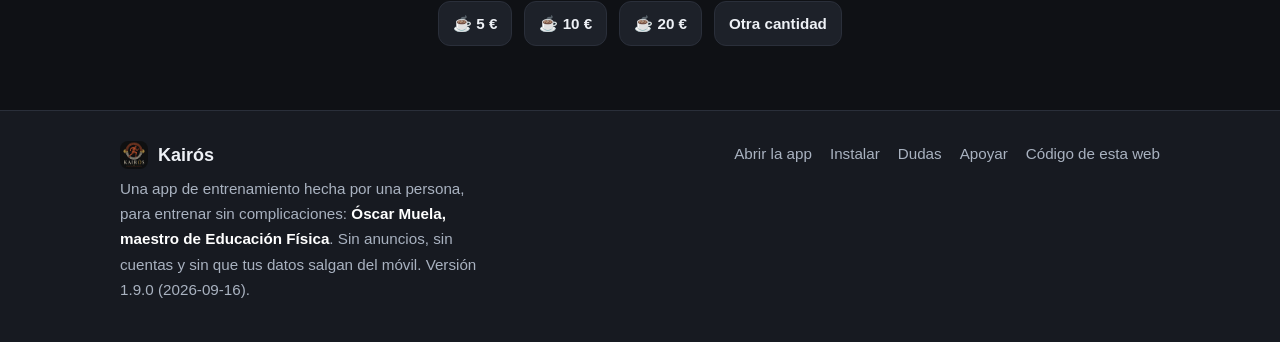
==== commit f22f7c2c: "﻿La web firma con nombre y profesion, y corrige el apellido - El autor de la web estaba mal: decia "" ====
--- a/index.html
+++ b/index.html
@@ -10,7 +10,11 @@
     />
     <meta name="theme-color" content="#0f1115" />
     <meta name="color-scheme" content="dark" />
-    <meta name="author" content="Óscar Mestre" />
+    <meta name="author" content="Óscar Muela — maestro de Educación Física" />
+    <meta
+      name="keywords"
+      content="Kairós, Kairosentrena, registro de entrenamiento, diario de entrenamiento, gimnasio, fuerza, series, progresión, maestro de Educación Física"
+    />
 
     <!-- Como se ve el enlace cuando alguien lo comparte por WhatsApp o correo. -->
     <meta property="og:type" content="website" />
@@ -23,7 +27,7 @@
     />
     <meta property="og:image" content="./assets/inicio.jpg" />
     <meta property="og:image:alt" content="Pantalla de inicio de Kairós con el entrenamiento del día" />
-    <meta property="og:url" content="https://oscarmestre2011.github.io/kairos/" />
+    <meta property="og:url" content="https://kairosentrena.com/" />
     <meta name="twitter:card" content="summary_large_image" />
 
     <!-- Para que los buscadores entiendan que esto presenta una aplicacion y no un negocio. -->
@@ -37,10 +41,14 @@
         "applicationSubCategory": "Registro de entrenamiento de fuerza",
         "operatingSystem": "Android, iOS, Windows, macOS, Linux (navegador web)",
         "inLanguage": "es",
-        "url": "https://oscarmestre2011.github.io/kairos/",
-        "installUrl": "https://oscarmestre2011.github.io/gymlog/",
+        "url": "https://kairosentrena.com/",
+        "installUrl": "https://kairosentrena.com/app/",
         "description": "Libreta de entrenamiento para el móvil: series, rutinas, descansos, progreso, medidas y cardio. Funciona sin conexión y guarda los datos en el propio teléfono.",
-        "author": { "@type": "Person", "name": "Óscar Mestre" },
+        "author": {
+          "@type": "Person",
+          "name": "Óscar Muela",
+          "jobTitle": "Maestro de Educación Física"
+        },
         "offers": { "@type": "Offer", "price": "0", "priceCurrency": "EUR" },
         "featureList": [
           "Registro de series con peso y repeticiones",
@@ -55,7 +63,7 @@
       }
     </script>
 
-    <link rel="canonical" href="https://oscarmestre2011.github.io/kairos/" />
+    <link rel="canonical" href="https://kairosentrena.com/" />
     <link rel="icon" type="image/png" href="./assets/icono-192.png" />
     <link rel="apple-touch-icon" href="./assets/icono-192.png" />
     <link rel="stylesheet" href="./styles.css" />
@@ -78,7 +86,7 @@
           <a href="#datos">Tus datos</a>
           <a href="#preguntas">Dudas</a>
         </nav>
-        <a class="btn btn-primary btn-cabecera" href="https://oscarmestre2011.github.io/gymlog/">
+        <a class="btn btn-primary btn-cabecera" href="https://kairosentrena.com/app/">
           Abrir la app
         </a>
       </div>
@@ -101,7 +109,7 @@
               <a
                 class="btn btn-primary btn-grande"
                 id="abrir-app"
-                href="https://oscarmestre2011.github.io/gymlog/"
+                href="https://kairosentrena.com/app/"
               >
                 📲 Descargar la app
               </a>
@@ -121,6 +129,12 @@
 
             <!-- Apoyo voluntario, junto al boton de descarga. Lo rellena main.js con apoyo.json. -->
             <div class="apoyo-linea" id="apoyo-linea-portada" hidden></div>
+
+            <p class="apunte" style="margin-top: 18px">
+              Hecha por <strong>Óscar Muela, maestro de Educación Física</strong>: no es una app de
+              una empresa, y eso se nota en lo que te pide (nada) y en lo que hace con tus datos
+              (nada).
+            </p>
 
             <ul class="senales">
               <li><span aria-hidden="true">✓</span> Sin cuenta y sin contraseña</li>
@@ -342,7 +356,7 @@
                   <span class="acciones">
                     <a
                       class="btn btn-primary"
-                      href="https://oscarmestre2011.github.io/gymlog/"
+                      href="https://kairosentrena.com/app/"
                       id="descarga-android"
                     >
                       📲 Descargar la app
@@ -399,8 +413,9 @@
           <header class="titulo-seccion">
             <h2>Tus datos se quedan en tu móvil</h2>
             <p>
-              No hay servidor, no hay nube y no hay empresa detrás: la app la ha hecho una persona.
-              Lo que apuntas no sale de tu teléfono, y nadie más puede verlo.
+              No hay servidor, no hay nube y no hay empresa detrás: la app la ha hecho Óscar Muela,
+              maestro de Educación Física. Lo que apuntas no sale de tu teléfono, y nadie más puede
+              verlo.
             </p>
           </header>
 
@@ -521,7 +536,7 @@
             tendrás la libreta lista.
           </p>
           <p class="acciones acciones-centro">
-            <a class="btn btn-primary btn-grande" href="https://oscarmestre2011.github.io/gymlog/">
+            <a class="btn btn-primary btn-grande" href="https://kairosentrena.com/app/">
               📲 Descargar la app
             </a>
             <a class="btn btn-grande" href="#instalar">Ver cómo instalarla</a>
@@ -540,12 +555,14 @@
             <span>Kairós</span>
           </p>
           <p class="pie-texto">
-            Una app de entrenamiento hecha por una persona, para entrenar sin complicaciones.
+            Una app de entrenamiento hecha por una persona, para entrenar sin complicaciones:
+            <strong>Óscar Muela, maestro de Educación Física</strong>. Sin anuncios, sin cuentas y
+            sin que tus datos salgan del móvil.
             <span id="version-pie"></span>
           </p>
         </div>
         <nav class="pie-enlaces" aria-label="Enlaces">
-          <a href="https://oscarmestre2011.github.io/gymlog/">Abrir la app</a>
+          <a href="https://kairosentrena.com/app/">Abrir la app</a>
           <a href="#instalar">Instalar</a>
           <a href="#preguntas">Dudas</a>
           <a href="https://paypal.me/oscarmuela85" target="_blank" rel="noopener noreferrer">Apoyar</a>
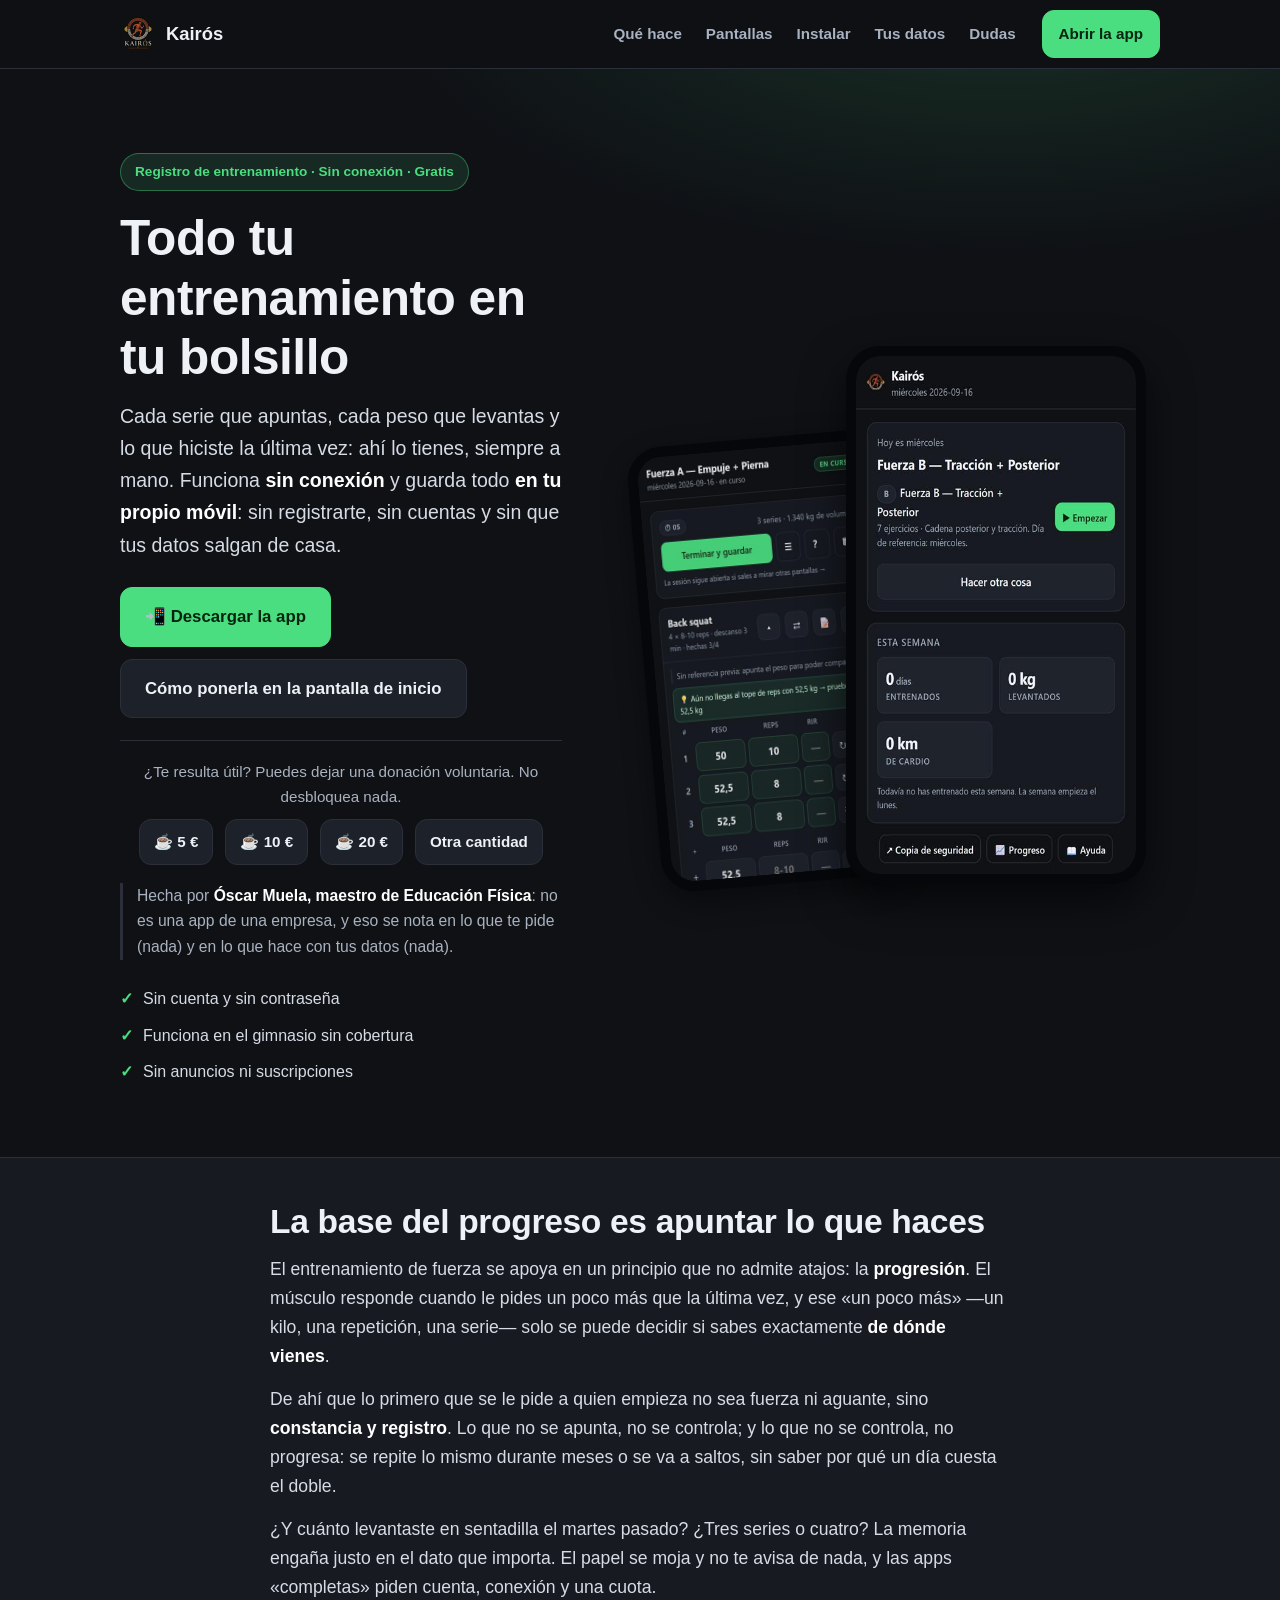
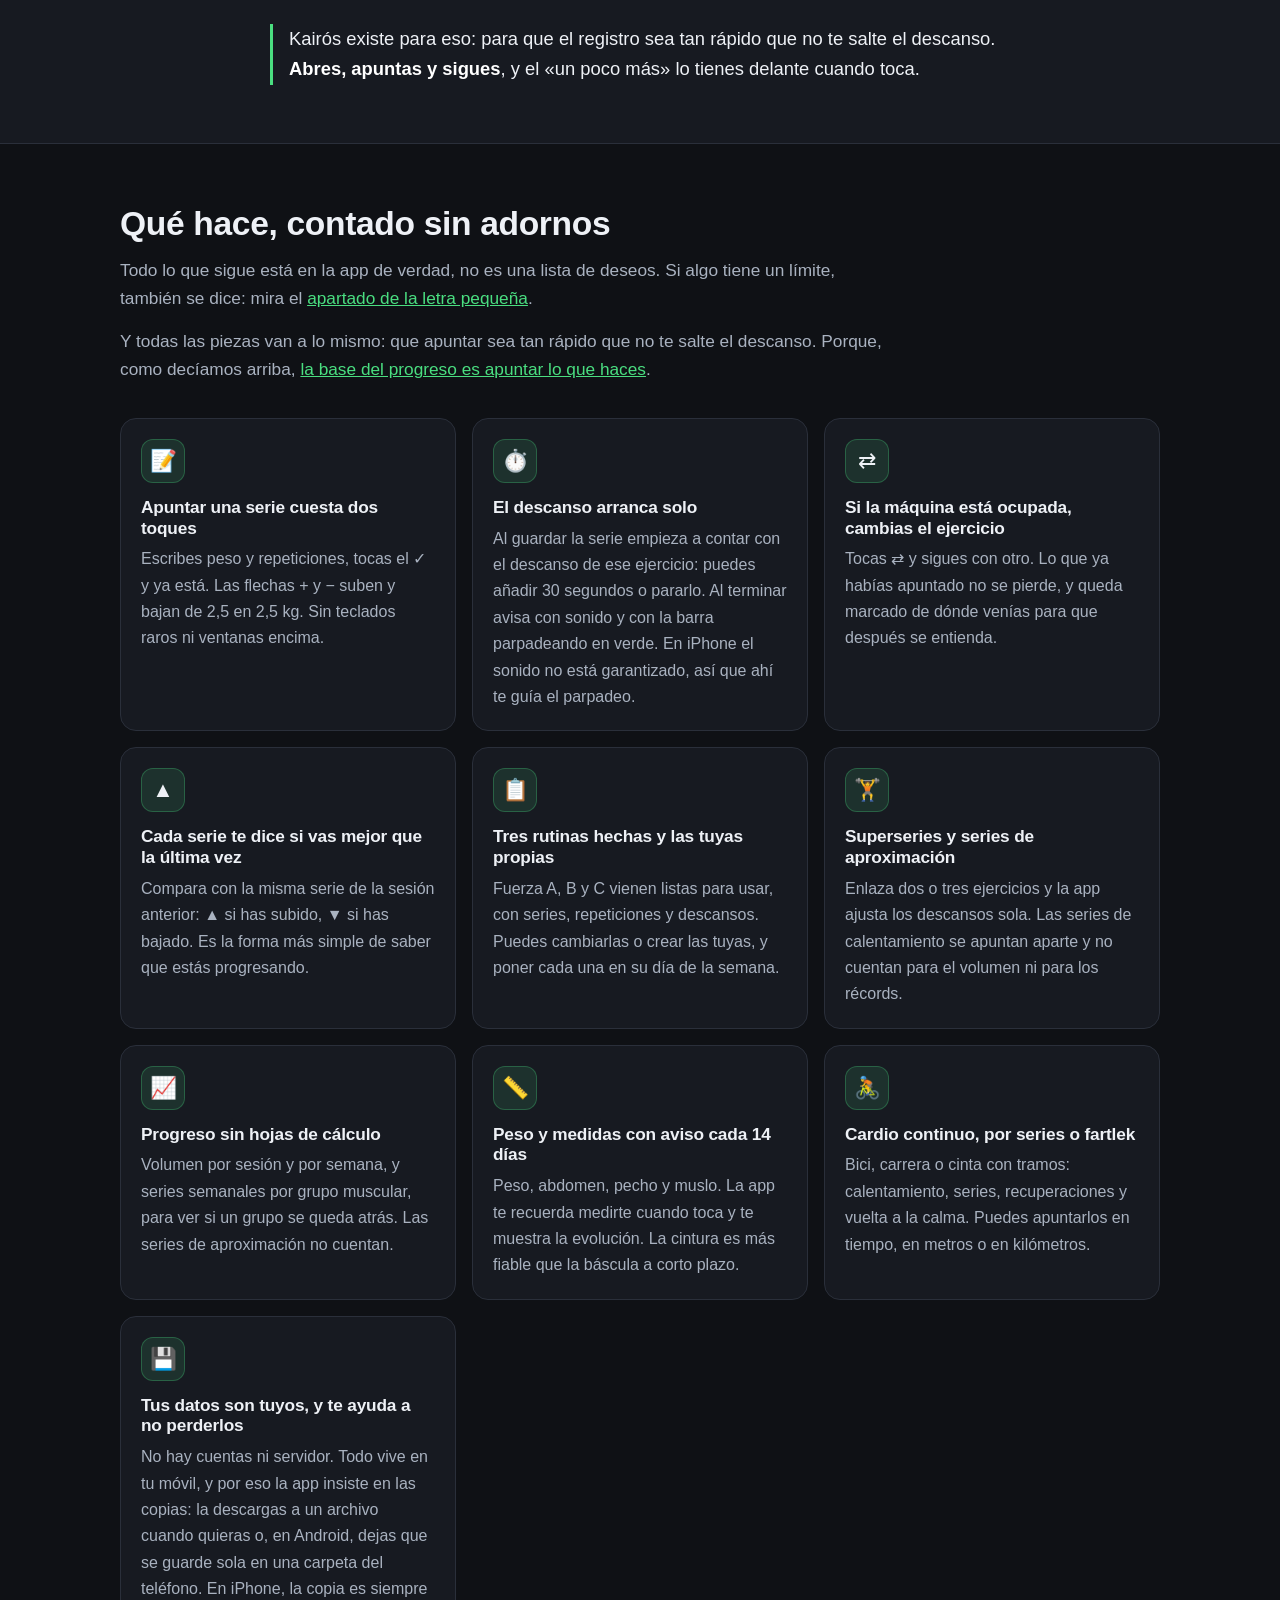
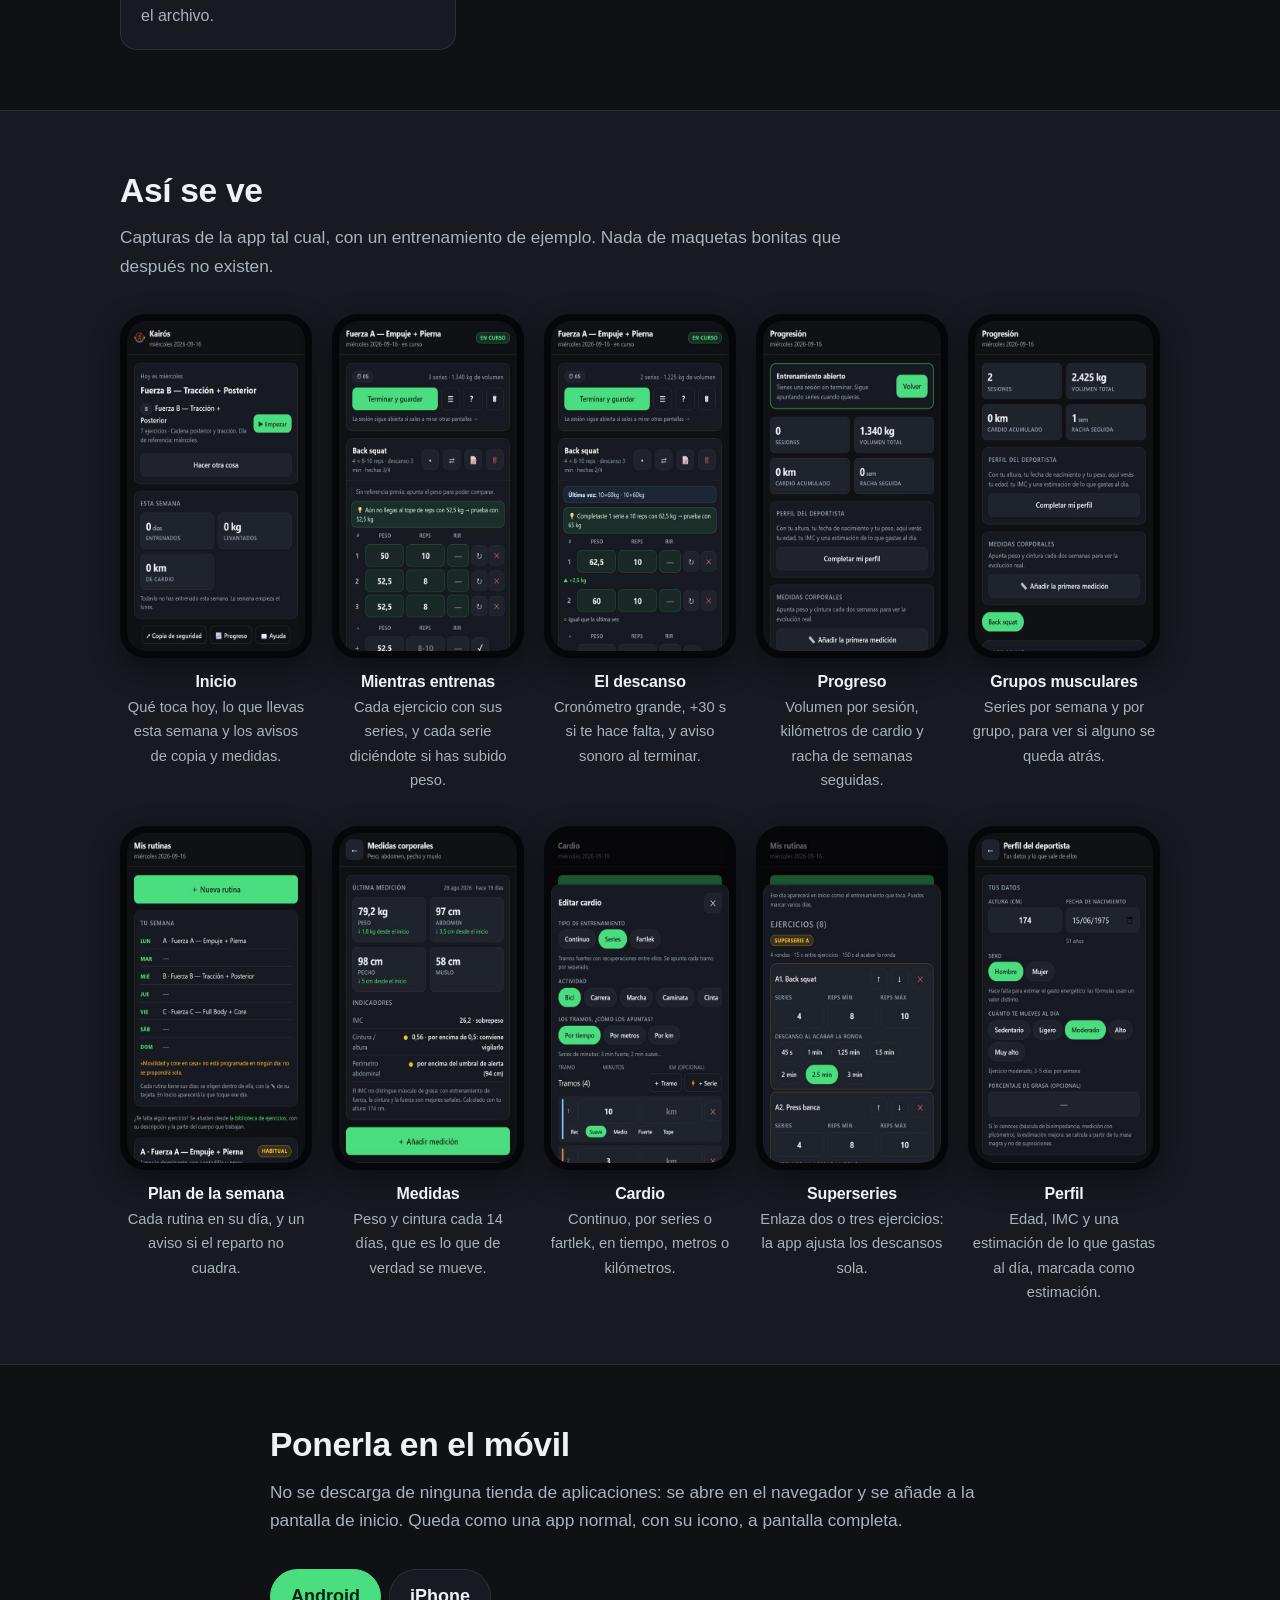
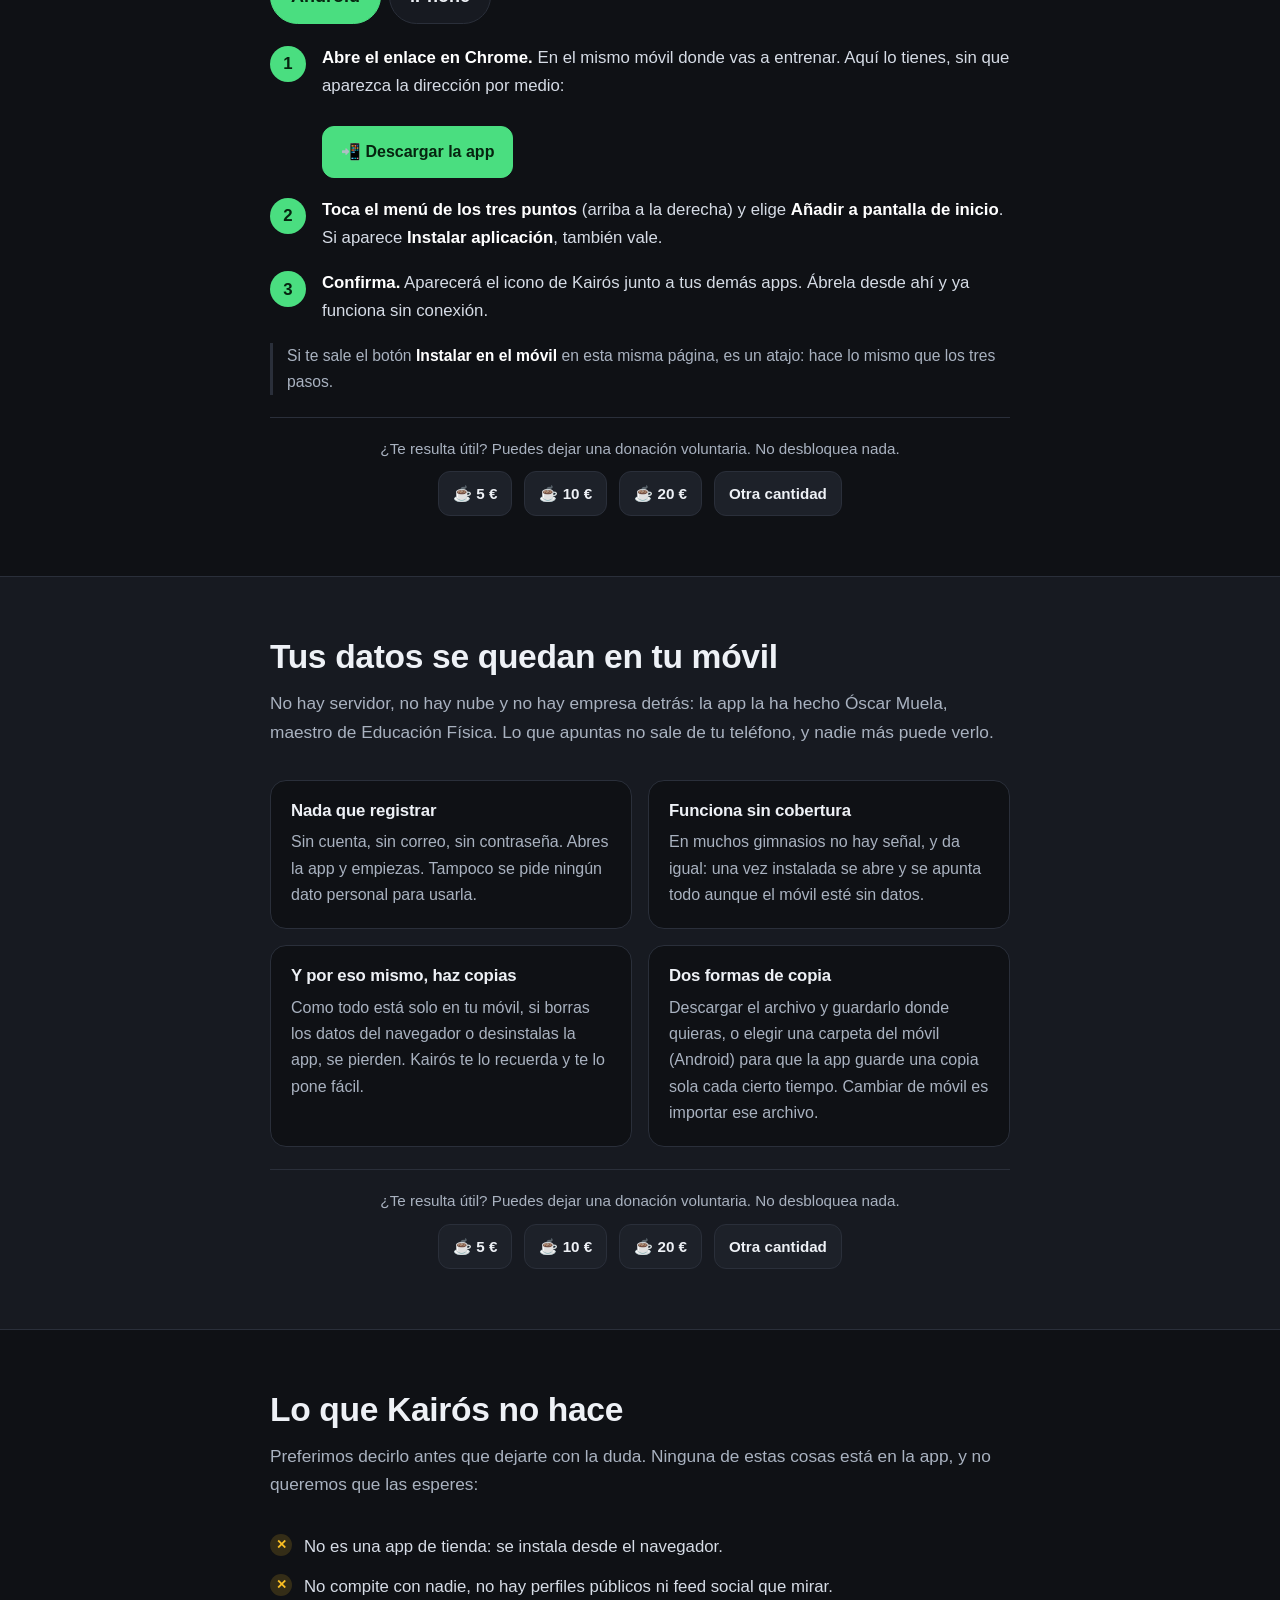
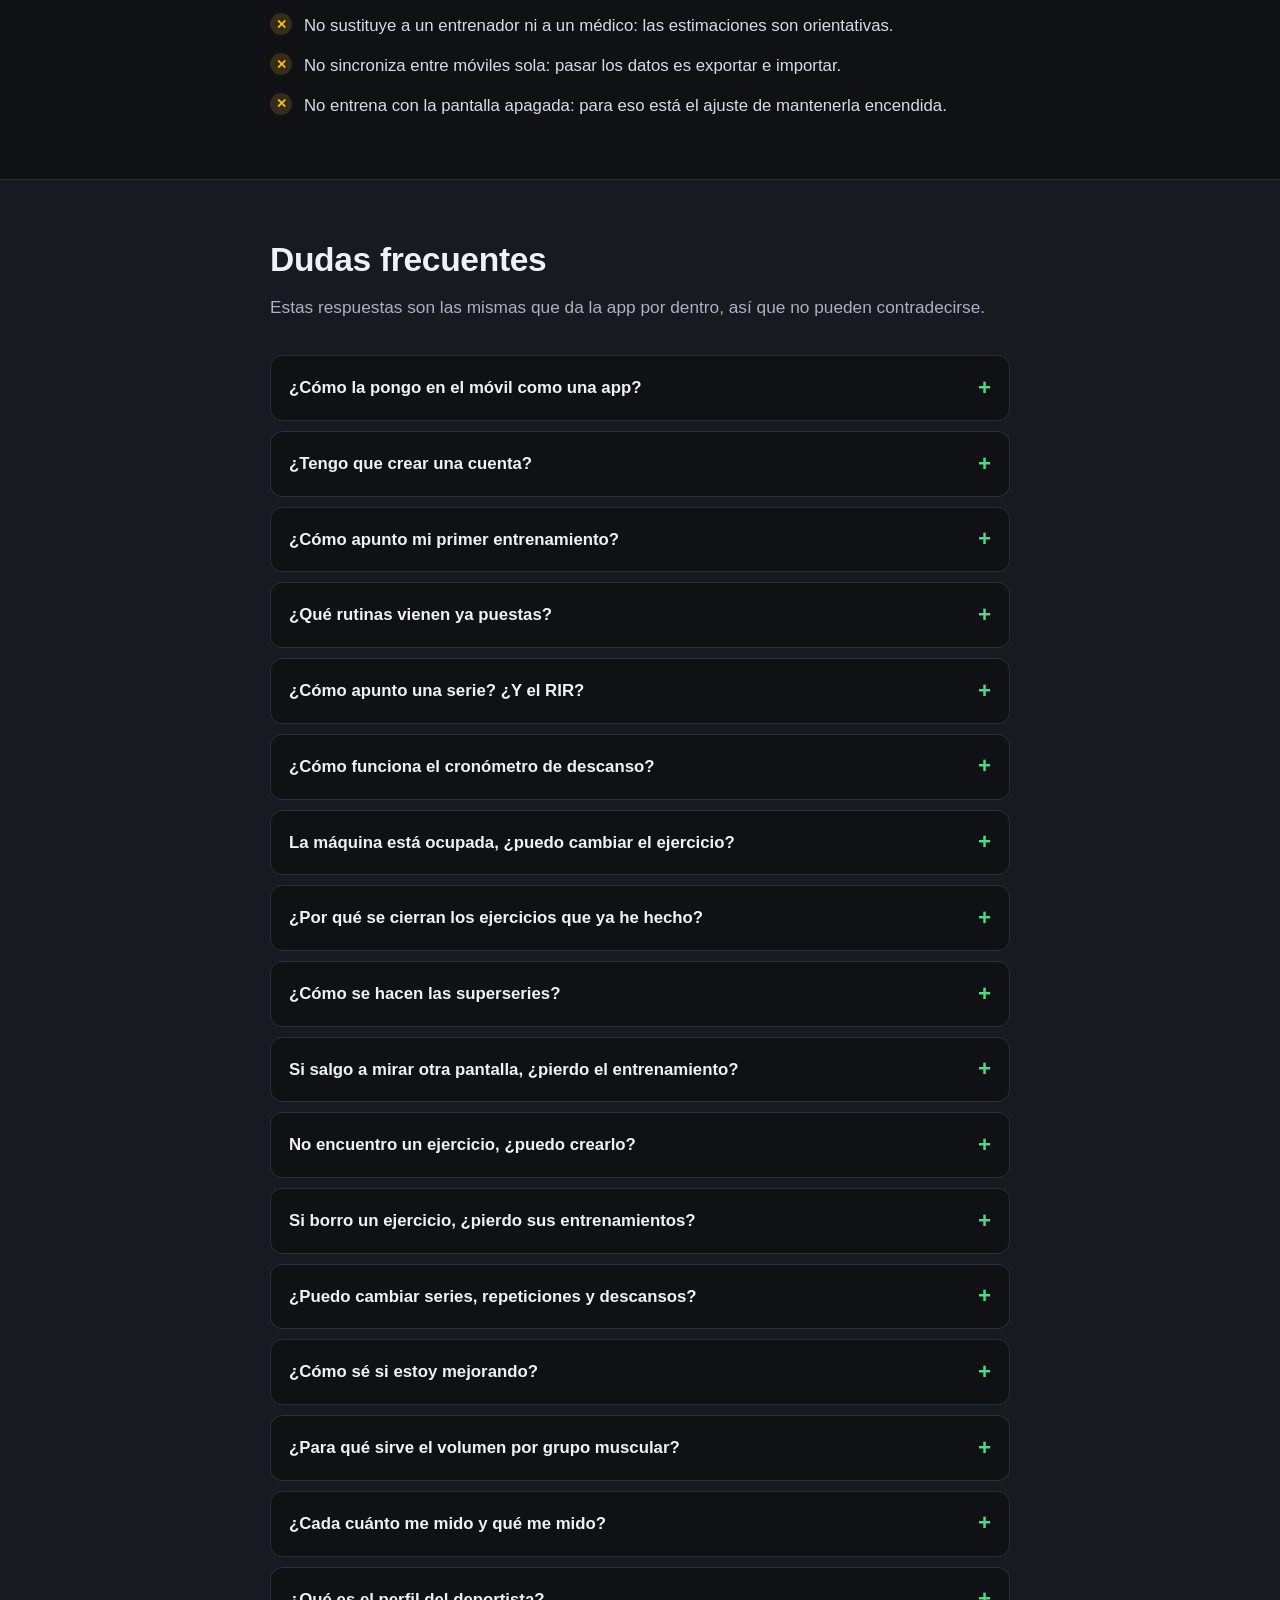
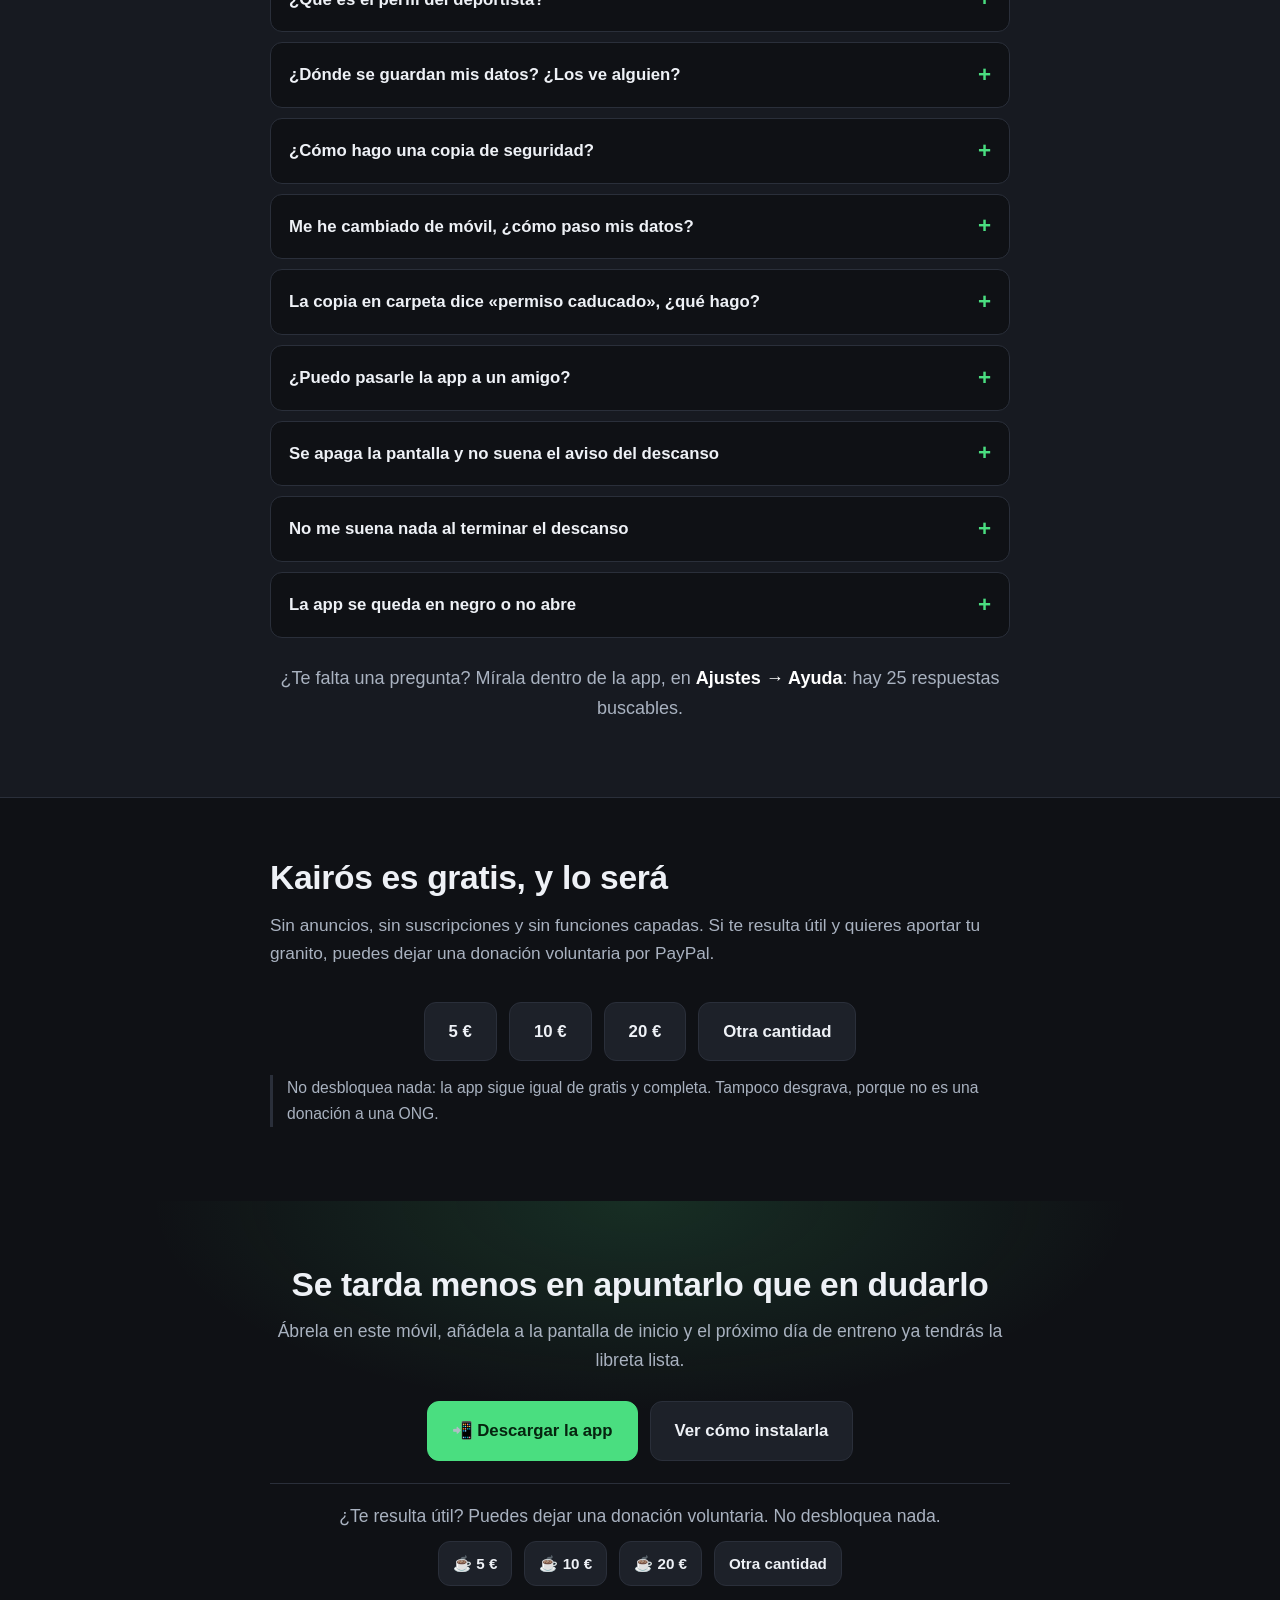
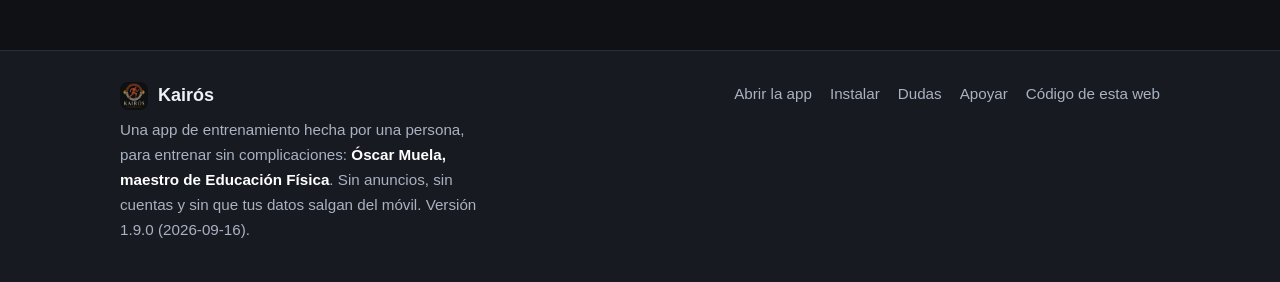
==== commit e6dd2d7b: "﻿Titular nuevo: "Todo tu entrenamiento en tu bolsillo" El anterior ("La libreta de entrenamiento que" ====
--- a/index.html
+++ b/index.html
@@ -3,10 +3,10 @@
   <head>
     <meta charset="UTF-8" />
     <meta name="viewport" content="width=device-width, initial-scale=1.0, viewport-fit=cover" />
-    <title>Kairós — la libreta de entrenamiento para el móvil</title>
+    <title>Kairós — todo tu entrenamiento en tu bolsillo</title>
     <meta
       name="description"
-      content="Kairós es una libreta de entrenamiento para el móvil: apunta series, rutinas, descansos, progreso, medidas y cardio. Funciona sin conexión, no necesita cuenta y guarda todo en tu teléfono."
+      content="Kairós: todo tu entrenamiento en tu bolsillo. Apunta series, rutinas, descansos, progreso, medidas y cardio. Funciona sin conexión, no necesita cuenta y guarda todo en tu teléfono."
     />
     <meta name="theme-color" content="#0f1115" />
     <meta name="color-scheme" content="dark" />
@@ -20,7 +20,7 @@
     <meta property="og:type" content="website" />
     <meta property="og:locale" content="es_ES" />
     <meta property="og:site_name" content="Kairós" />
-    <meta property="og:title" content="Kairós — la libreta de entrenamiento para el móvil" />
+    <meta property="og:title" content="Kairós — todo tu entrenamiento en tu bolsillo" />
     <meta
       property="og:description"
       content="Apunta lo que levantas, sin conexión y sin cuentas. Todo se queda en tu móvil."
@@ -98,11 +98,12 @@
         <div class="contenedor portada-fila">
           <div class="portada-texto">
             <p class="etiqueta">Registro de entrenamiento · Sin conexión · Gratis</p>
-            <h1>La libreta de entrenamiento que ya llevas en el bolsillo</h1>
+            <h1>Todo tu entrenamiento en tu bolsillo</h1>
             <p class="entradilla">
-              Apunta lo que levantas, cuánto descansas y cómo vas semana a semana. Kairós funciona
-              <strong>sin conexión</strong> y guarda todo <strong>en tu propio móvil</strong>: sin
-              registrarte, sin cuentas y sin que tus datos salgan de casa.
+              Cada serie que apuntas, cada peso que levantas y lo que hiciste la última vez: ahí lo
+              tienes, siempre a mano. Funciona <strong>sin conexión</strong> y guarda todo
+              <strong>en tu propio móvil</strong>: sin registrarte, sin cuentas y sin que tus datos
+              salgan de casa.
             </p>
 
             <div class="acciones">
